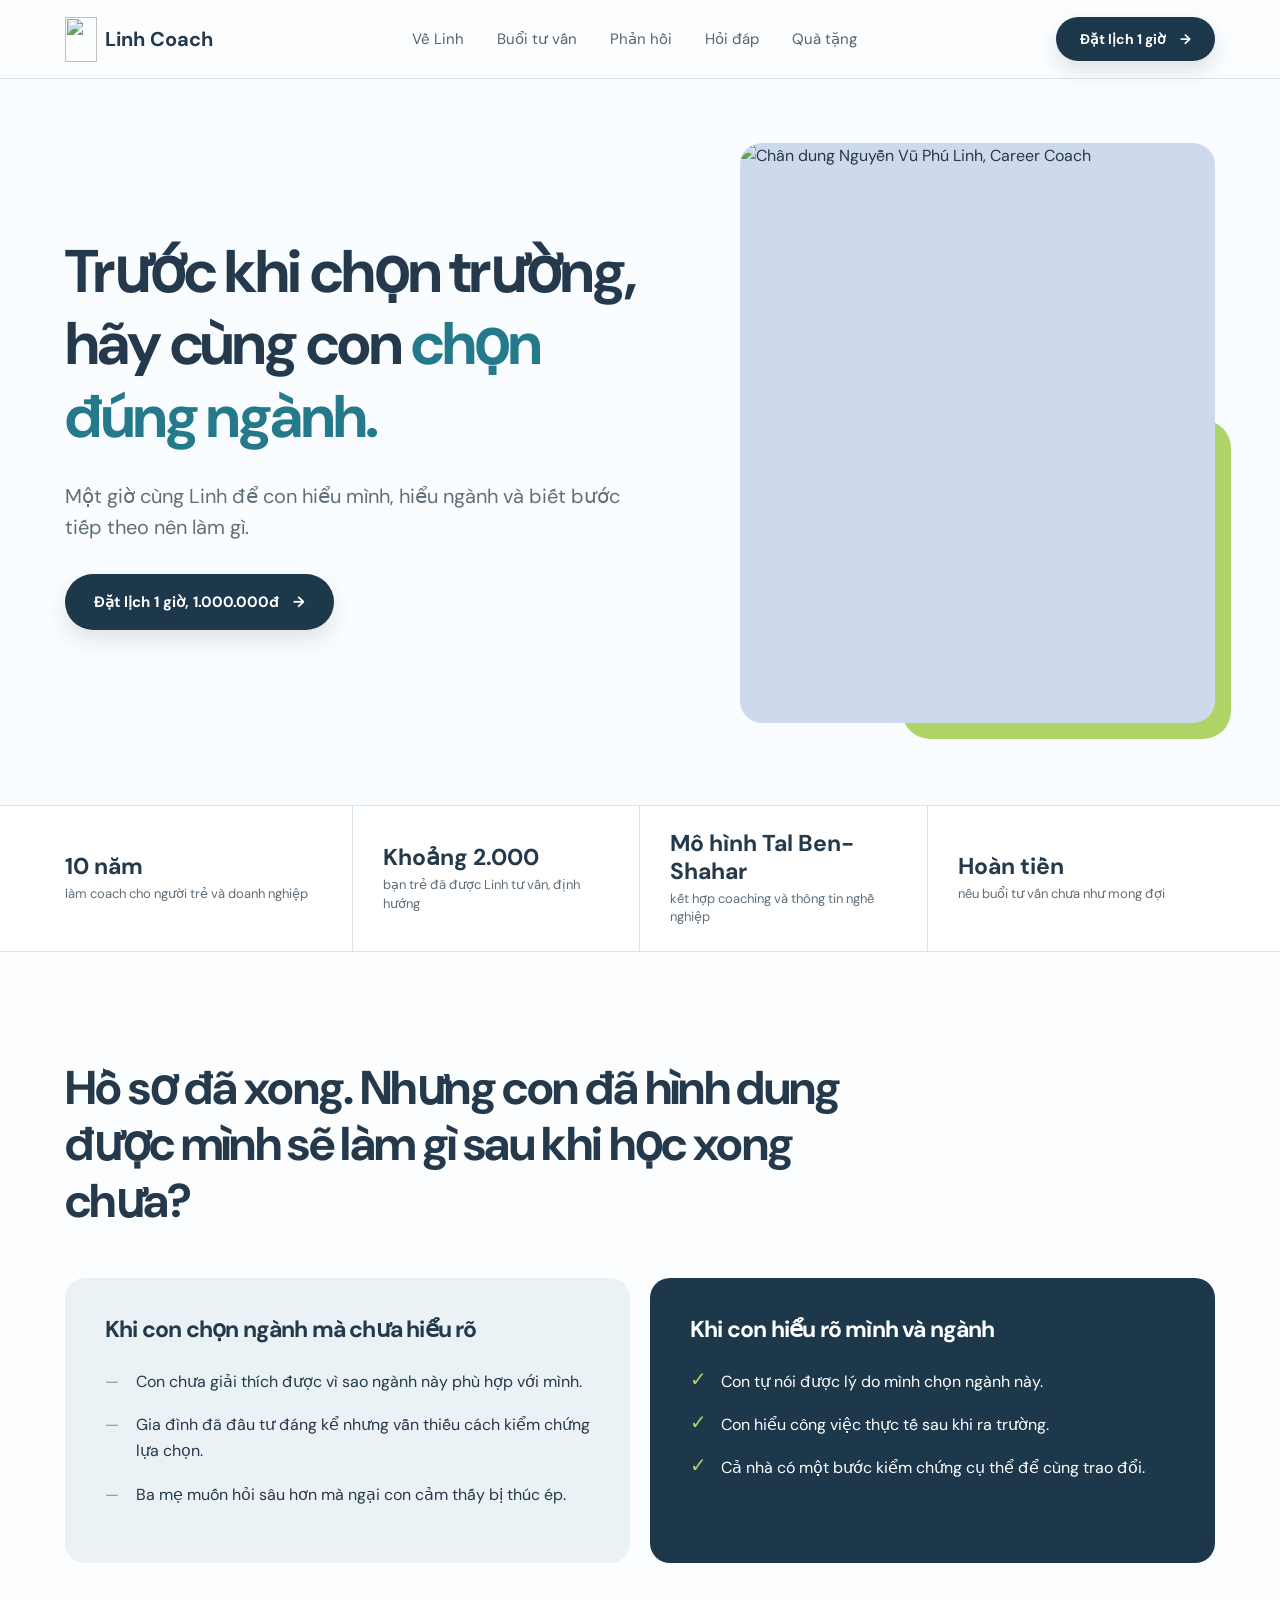
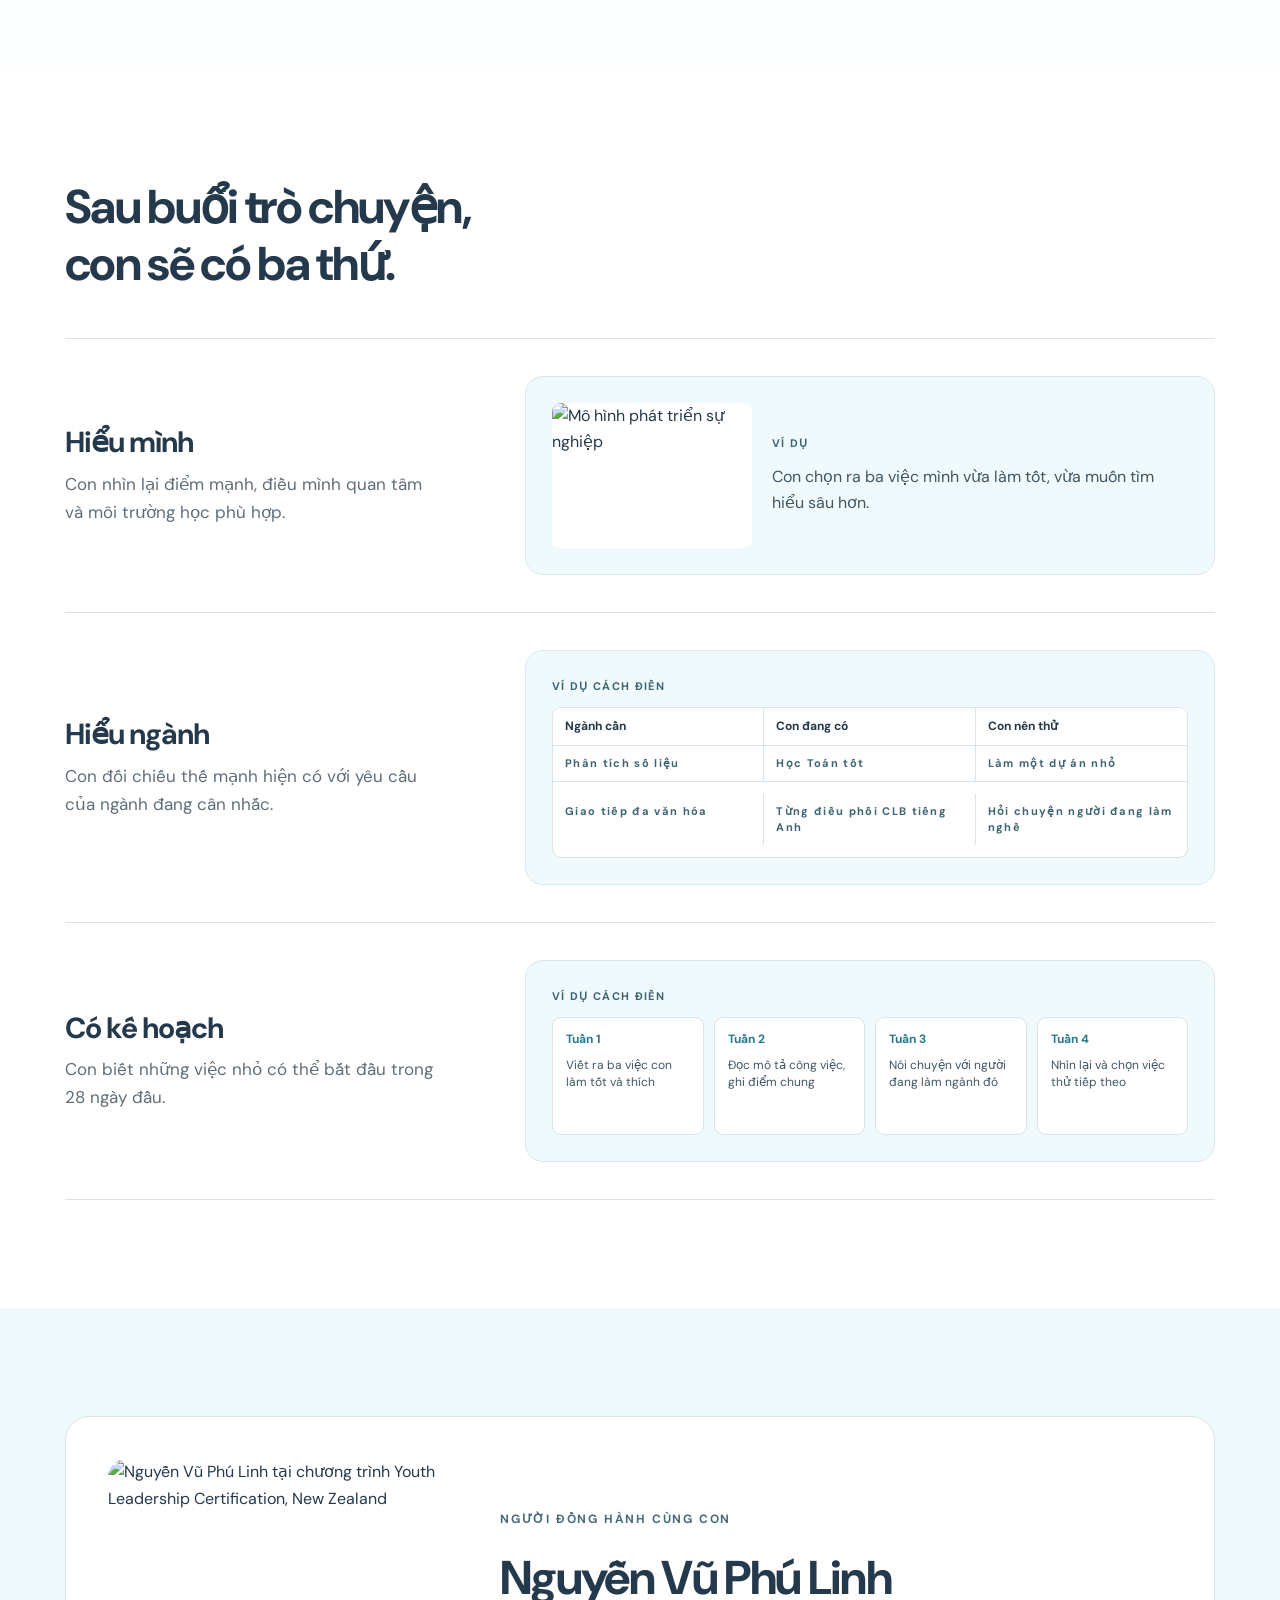
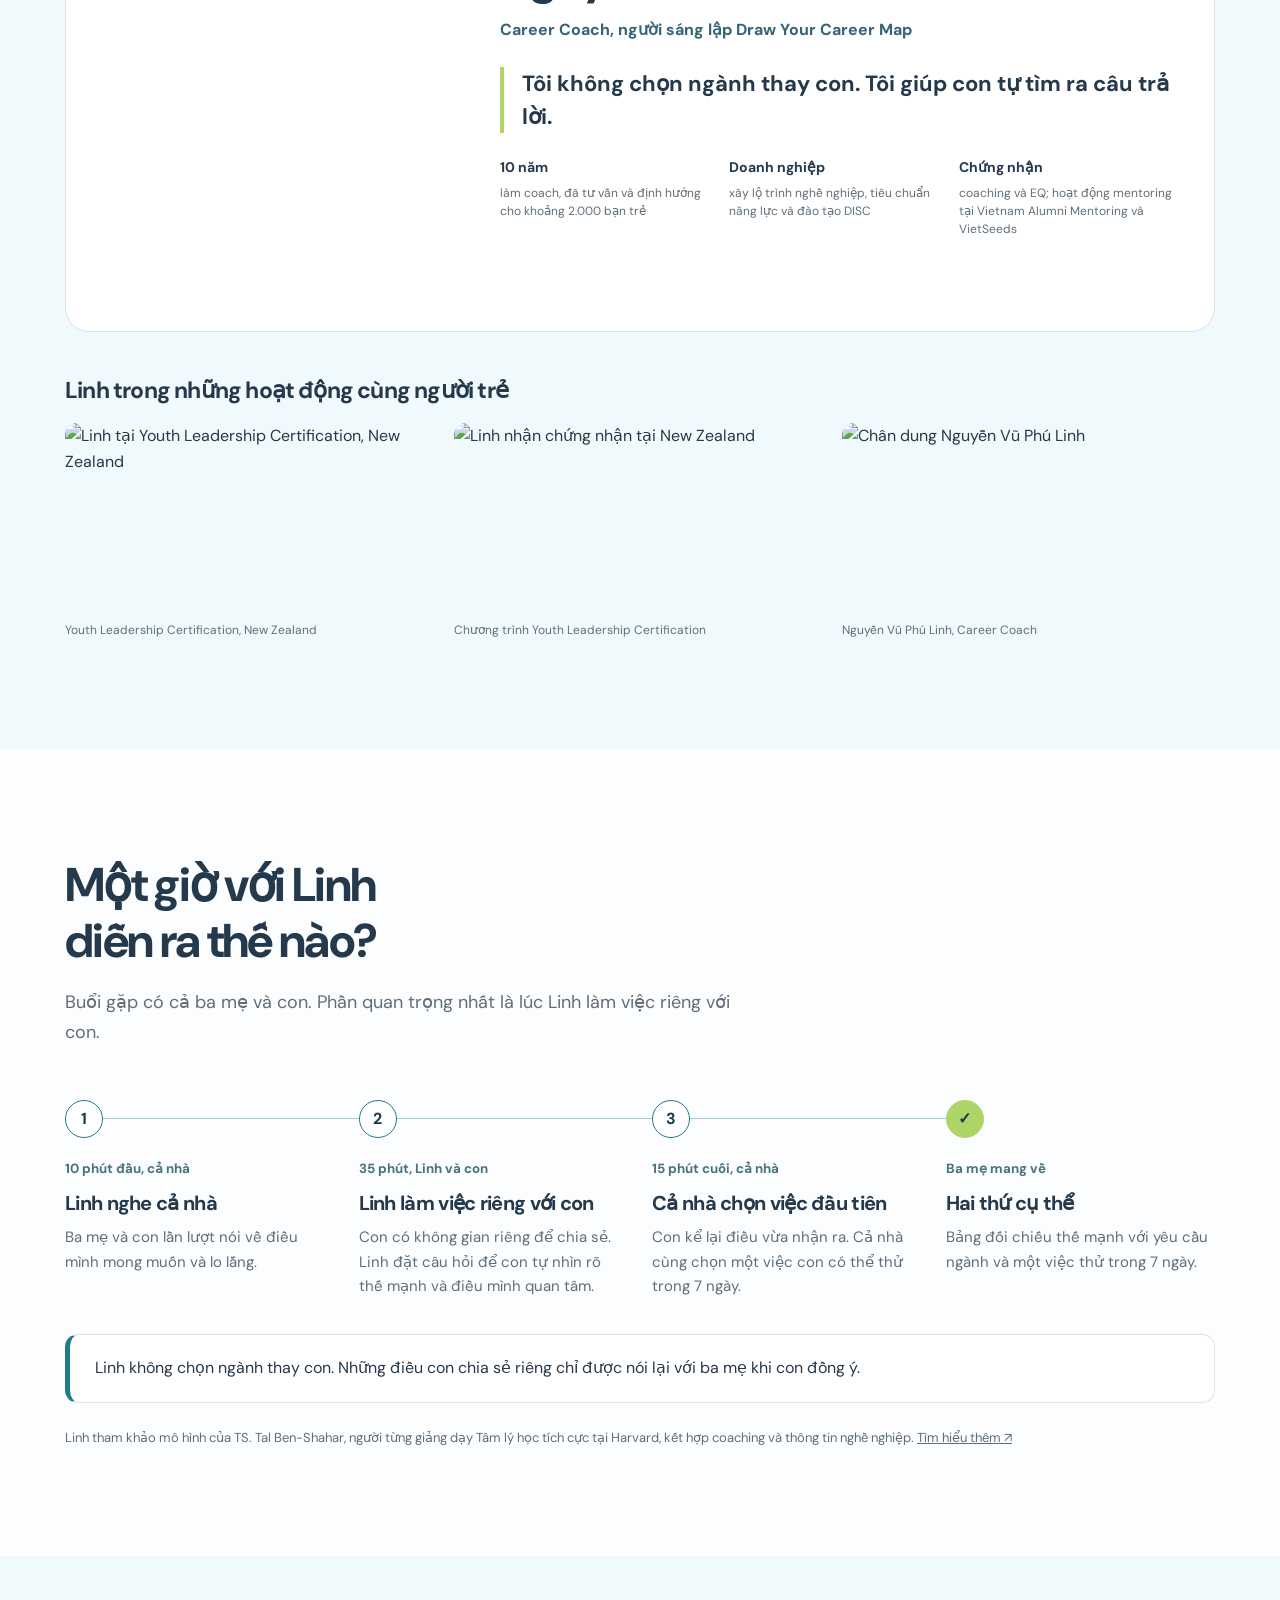
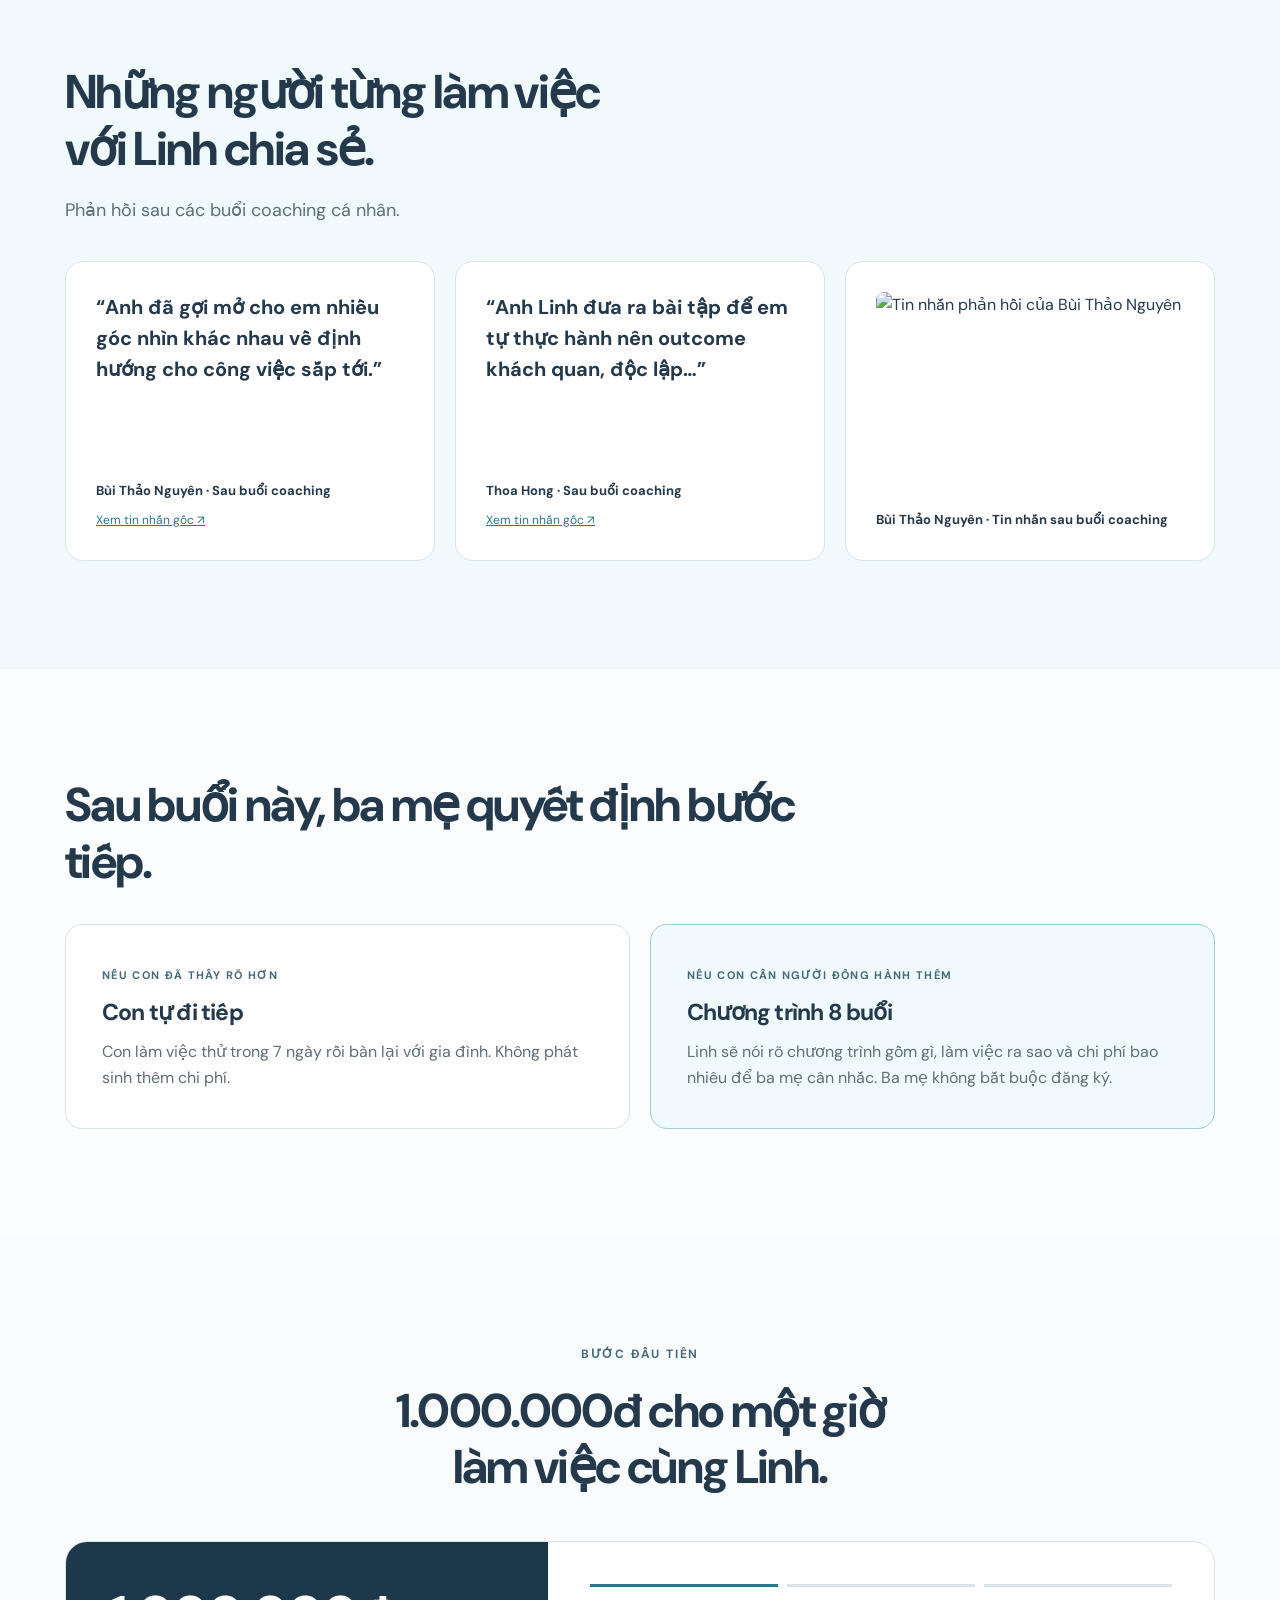
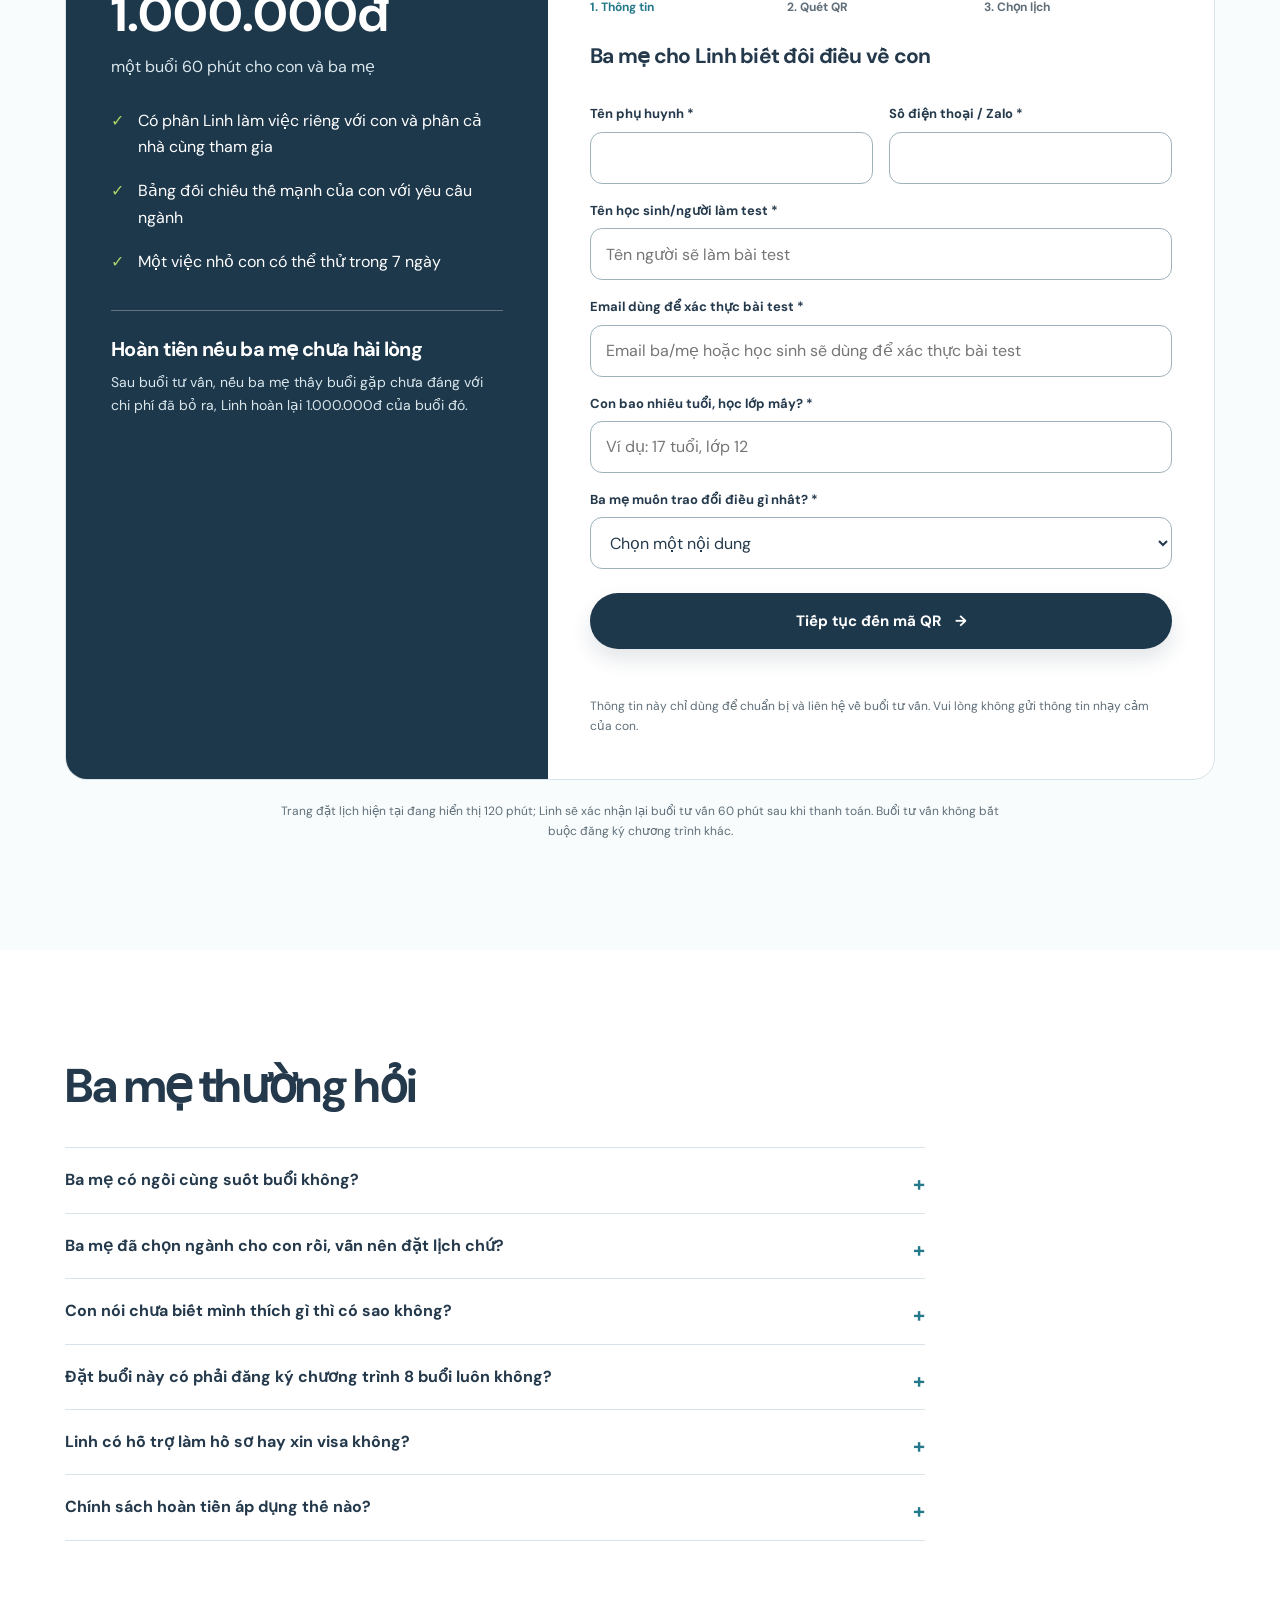
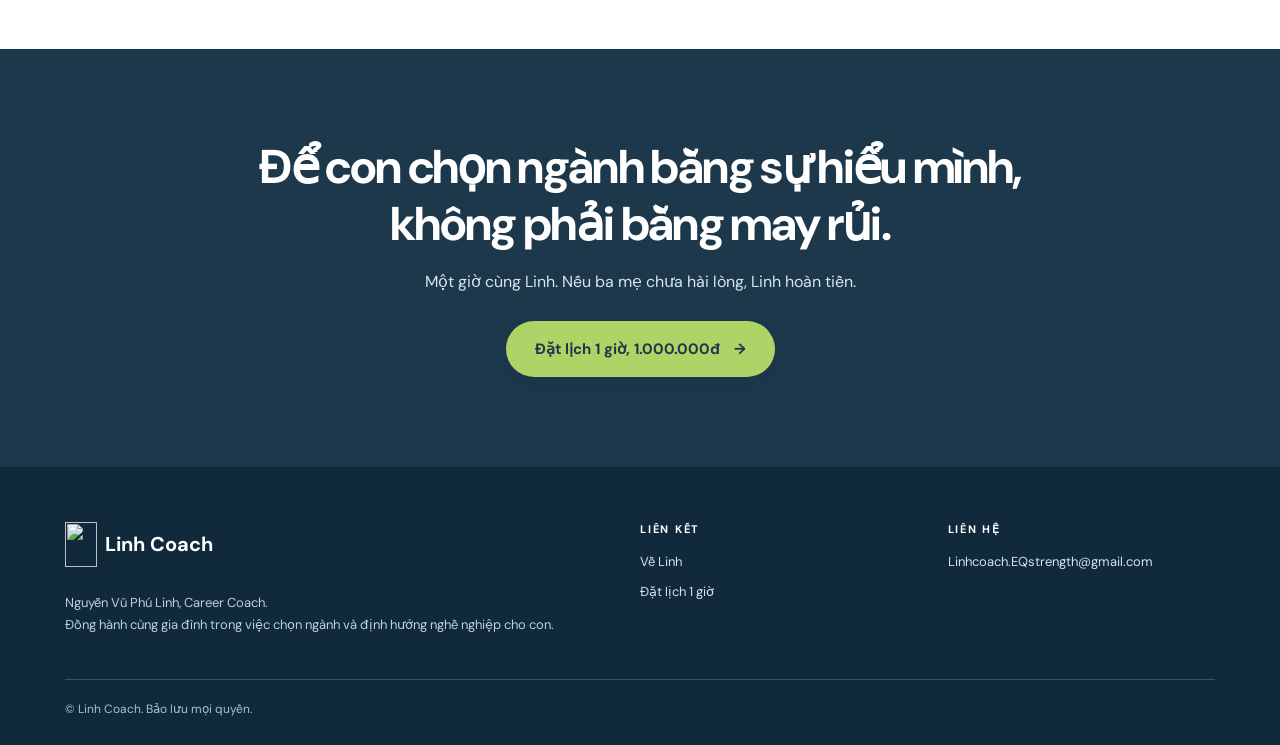
==== index.html @ b180d64f "Add gift page to site navigation" ====
<!doctype html>
<html lang="vi">
<head>
  <meta charset="utf-8">
  <meta name="viewport" content="width=device-width, initial-scale=1">
  <meta name="description" content="Buổi tư vấn 1:1 60 phút cùng Linh Coach giúp gia đình và con làm rõ ngành học, thế mạnh và bước thử tiếp theo trước khi du học.">
  <meta property="og:type" content="website">
  <meta property="og:title" content="Trước khi chọn trường, hãy cùng con chọn đúng ngành | Linh Coach">
  <meta property="og:description" content="Một giờ để con hiểu mình, hiểu ngành và biết bước tiếp theo nên làm gì.">
  <meta property="og:image" content="https://duhocbenvung.linhcoach-eqstrength.com/assets/coach-optimized.jpg">
  <title>Trước khi chọn trường, hãy cùng con chọn đúng ngành | Linh Coach</title>
  <link rel="preconnect" href="https://fonts.googleapis.com">
  <link rel="preconnect" href="https://fonts.gstatic.com" crossorigin>
  <link href="https://fonts.googleapis.com/css2?family=DM+Sans:wght@400;500;600;700&family=Libre+Baskerville:wght@400;700&display=swap" rel="stylesheet">
  <link rel="stylesheet" href="/reference.css">
</head>
<body>
  <header class="site-header">
    <div class="wrap header-inner">
      <a class="brand" href="#top" aria-label="Linh Coach — về đầu trang"><img src="/assets/logo-full.png" width="42" height="42" alt=""><span>Linh Coach</span></a>
      <nav aria-label="Điều hướng chính"><a href="#ve-linh">Về Linh</a><a href="#buoi-tu-van">Buổi tư vấn</a><a href="#phan-hoi">Phản hồi</a><a href="#hoi-dap">Hỏi đáp</a><a href="/qua-tang">Quà tặng</a></nav>
      <a class="button button-small" href="#dat-lich">Đặt lịch 1 giờ <span aria-hidden="true">→</span></a>
    </div>
  </header>
  <main id="top">
    <section class="hero section" aria-labelledby="hero-title"><div class="wrap hero-grid">
      <div class="hero-copy"><h1 id="hero-title">Trước khi chọn trường, hãy cùng con <em>chọn đúng ngành.</em></h1><p>Một giờ cùng Linh để con hiểu mình, hiểu ngành và biết bước tiếp theo nên làm gì.</p><a class="button" href="#dat-lich">Đặt lịch 1 giờ, 1.000.000đ <span aria-hidden="true">→</span></a></div>
      <div class="hero-visual"><img src="/assets/coach-optimized.jpg" width="900" height="1100" alt="Chân dung Nguyễn Vũ Phú Linh, Career Coach"></div>
    </div></section>
    <section class="trust-strip" aria-label="Thông tin về Linh Coach"><div class="wrap trust-grid">
      <p><strong>10 năm</strong><span>làm coach cho người trẻ và doanh nghiệp</span></p>
      <p><strong>Khoảng 2.000</strong><span>bạn trẻ đã được Linh tư vấn, định hướng</span></p>
      <p><strong>Mô hình Tal Ben-Shahar</strong><span>kết hợp coaching và thông tin nghề nghiệp</span></p>
      <p><strong>Hoàn tiền</strong><span>nếu buổi tư vấn chưa như mong đợi</span></p>
    </div></section>
    <section class="section problem"><div class="wrap">
      <h2>Hồ sơ đã xong. Nhưng con đã hình dung được mình sẽ làm gì sau khi học xong chưa?</h2>
      <div class="contrast-grid"><article class="contrast-before"><h3>Khi con chọn ngành mà chưa hiểu rõ</h3><ul><li>Con chưa giải thích được vì sao ngành này phù hợp với mình.</li><li>Gia đình đã đầu tư đáng kể nhưng vẫn thiếu cách kiểm chứng lựa chọn.</li><li>Ba mẹ muốn hỏi sâu hơn mà ngại con cảm thấy bị thúc ép.</li></ul></article><article class="contrast-after"><h3>Khi con hiểu rõ mình và ngành</h3><ul><li>Con tự nói được lý do mình chọn ngành này.</li><li>Con hiểu công việc thực tế sau khi ra trường.</li><li>Cả nhà có một bước kiểm chứng cụ thể để cùng trao đổi.</li></ul></article></div>
    </div></section>
    <section class="section benefits" id="buoi-tu-van"><div class="wrap">
      <h2>Sau buổi trò chuyện,<br>con sẽ có ba thứ.</h2>
      <div class="benefit-row"><div><h3>Hiểu mình</h3><p>Con nhìn lại điểm mạnh, điều mình quan tâm và môi trường học phù hợp.</p></div><div class="benefit-example with-image"><img src="/assets/career-framework.jpg" loading="lazy" alt="Mô hình phát triển sự nghiệp" width="260" height="180"><div><span>VÍ DỤ</span><p>Con chọn ra ba việc mình vừa làm tốt, vừa muốn tìm hiểu sâu hơn.</p></div></div></div>
      <div class="benefit-row"><div><h3>Hiểu ngành</h3><p>Con đối chiếu thế mạnh hiện có với yêu cầu của ngành đang cân nhắc.</p></div><div class="benefit-example"><span>VÍ DỤ CÁCH ĐIỀN</span><div class="example-table"><b>Ngành cần</b><b>Con đang có</b><b>Con nên thử</b><span>Phân tích số liệu</span><span>Học Toán tốt</span><span>Làm một dự án nhỏ</span><span>Giao tiếp đa văn hóa</span><span>Từng điều phối CLB tiếng Anh</span><span>Hỏi chuyện người đang làm nghề</span></div></div></div>
      <div class="benefit-row"><div><h3>Có kế hoạch</h3><p>Con biết những việc nhỏ có thể bắt đầu trong 28 ngày đầu.</p></div><div class="benefit-example"><span>VÍ DỤ CÁCH ĐIỀN</span><div class="week-grid"><p><b>Tuần 1</b>Viết ra ba việc con làm tốt và thích</p><p><b>Tuần 2</b>Đọc mô tả công việc, ghi điểm chung</p><p><b>Tuần 3</b>Nói chuyện với người đang làm ngành đó</p><p><b>Tuần 4</b>Nhìn lại và chọn việc thử tiếp theo</p></div></div></div>
    </div></section>
    <section class="section about-section" id="ve-linh"><div class="wrap">
      <div class="about-card"><img src="/assets/nz-event.jpg" loading="lazy" width="700" height="720" alt="Nguyễn Vũ Phú Linh tại chương trình Youth Leadership Certification, New Zealand"><div><p class="eyebrow">NGƯỜI ĐỒNG HÀNH CÙNG CON</p><h2>Nguyễn Vũ Phú Linh</h2><p class="about-role">Career Coach, người sáng lập Draw Your Career Map</p><blockquote>Tôi không chọn ngành thay con. Tôi giúp con tự tìm ra câu trả lời.</blockquote><div class="fact-grid"><p><strong>10 năm</strong><span>làm coach, đã tư vấn và định hướng cho khoảng 2.000 bạn trẻ</span></p><p><strong>Doanh nghiệp</strong><span>xây lộ trình nghề nghiệp, tiêu chuẩn năng lực và đào tạo DISC</span></p><p><strong>Chứng nhận</strong><span>coaching và EQ; hoạt động mentoring tại Vietnam Alumni Mentoring và VietSeeds</span></p></div></div></div>
      <h3 class="gallery-heading">Linh trong những hoạt động cùng người trẻ</h3><div class="gallery"><figure><img src="/assets/nz-hero.jpg" loading="lazy" alt="Linh tại Youth Leadership Certification, New Zealand" width="500" height="320"><figcaption>Youth Leadership Certification, New Zealand</figcaption></figure><figure><img src="/assets/nz-event.jpg" loading="lazy" alt="Linh nhận chứng nhận tại New Zealand" width="500" height="320"><figcaption>Chương trình Youth Leadership Certification</figcaption></figure><figure><img src="/assets/coach-optimized.jpg" loading="lazy" alt="Chân dung Nguyễn Vũ Phú Linh" width="500" height="320"><figcaption>Nguyễn Vũ Phú Linh, Career Coach</figcaption></figure></div>
    </div></section>
    <section class="section process"><div class="wrap"><h2>Một giờ với Linh<br>diễn ra thế nào?</h2><p class="section-lead">Buổi gặp có cả ba mẹ và con. Phần quan trọng nhất là lúc Linh làm việc riêng với con.</p><div class="timeline"><article><span class="timeline-dot">1</span><small>10 phút đầu, cả nhà</small><h3>Linh nghe cả nhà</h3><p>Ba mẹ và con lần lượt nói về điều mình mong muốn và lo lắng.</p></article><article><span class="timeline-dot">2</span><small>35 phút, Linh và con</small><h3>Linh làm việc riêng với con</h3><p>Con có không gian riêng để chia sẻ. Linh đặt câu hỏi để con tự nhìn rõ thế mạnh và điều mình quan tâm.</p></article><article><span class="timeline-dot">3</span><small>15 phút cuối, cả nhà</small><h3>Cả nhà chọn việc đầu tiên</h3><p>Con kể lại điều vừa nhận ra. Cả nhà cùng chọn một việc con có thể thử trong 7 ngày.</p></article><article><span class="timeline-dot done">✓</span><small>Ba mẹ mang về</small><h3>Hai thứ cụ thể</h3><p>Bảng đối chiếu thế mạnh với yêu cầu ngành và một việc thử trong 7 ngày.</p></article></div><p class="privacy-box">Linh không chọn ngành thay con. Những điều con chia sẻ riêng chỉ được nói lại với ba mẹ khi con đồng ý.</p><p class="method-note">Linh tham khảo mô hình của TS. Tal Ben-Shahar, người từng giảng dạy Tâm lý học tích cực tại Harvard, kết hợp coaching và thông tin nghề nghiệp. <a href="https://gsas.harvard.edu/news/master-happiness" target="_blank" rel="noopener noreferrer">Tìm hiểu thêm ↗</a></p></div></section>
    <section class="section reviews" id="phan-hoi"><div class="wrap"><h2>Những người từng làm việc<br>với Linh chia sẻ.</h2><p class="section-lead">Phản hồi sau các buổi coaching cá nhân.</p><div class="review-grid"><figure><blockquote>“Anh đã gợi mở cho em nhiều góc nhìn khác nhau về định hướng cho công việc sắp tới.”</blockquote><figcaption>Bùi Thảo Nguyên · Sau buổi coaching</figcaption><a href="/assets/testimonial-nguyen-1.png" target="_blank" rel="noopener noreferrer">Xem tin nhắn gốc ↗</a></figure><figure><blockquote>“Anh Linh đưa ra bài tập để em tự thực hành nên outcome khách quan, độc lập…”</blockquote><figcaption>Thoa Hong · Sau buổi coaching</figcaption><a href="/assets/testimonial-thoa.png" target="_blank" rel="noopener noreferrer">Xem tin nhắn gốc ↗</a></figure><figure><a class="review-image" href="/assets/testimonial-nguyen-1.png" target="_blank" rel="noopener noreferrer"><img src="/assets/testimonial-nguyen-1.png" loading="lazy" alt="Tin nhắn phản hồi của Bùi Thảo Nguyên"></a><figcaption>Bùi Thảo Nguyên · Tin nhắn sau buổi coaching</figcaption></figure></div></div></section>
    <section class="section next-step"><div class="wrap"><h2>Sau buổi này, ba mẹ quyết định bước tiếp.</h2><div class="next-grid"><article><span>NẾU CON ĐÃ THẤY RÕ HƠN</span><h3>Con tự đi tiếp</h3><p>Con làm việc thử trong 7 ngày rồi bàn lại với gia đình. Không phát sinh thêm chi phí.</p></article><article><span>NẾU CON CẦN NGƯỜI ĐỒNG HÀNH THÊM</span><h3>Chương trình 8 buổi</h3><p>Linh sẽ nói rõ chương trình gồm gì, làm việc ra sao và chi phí bao nhiêu để ba mẹ cân nhắc. Ba mẹ không bắt buộc đăng ký.</p></article></div></div></section>
    <section class="section booking" id="dat-lich"><div class="wrap"><p class="eyebrow centered">BƯỚC ĐẦU TIÊN</p><h2>1.000.000đ cho một giờ<br>làm việc cùng Linh.</h2><div class="booking-grid"><div class="price-card"><strong>1.000.000đ</strong><p>một buổi 60 phút cho con và ba mẹ</p><ul><li>Có phần Linh làm việc riêng với con và phần cả nhà cùng tham gia</li><li>Bảng đối chiếu thế mạnh của con với yêu cầu ngành</li><li>Một việc nhỏ con có thể thử trong 7 ngày</li></ul><div class="refund"><h3>Hoàn tiền nếu ba mẹ chưa hài lòng</h3><p>Sau buổi tư vấn, nếu ba mẹ thấy buổi gặp chưa đáng với chi phí đã bỏ ra, Linh hoàn lại 1.000.000đ của buổi đó.</p></div></div><div class="booking-right"><div class="steps"><span class="active">1. Thông tin</span><span>2. Quét QR</span><span>3. Chọn lịch</span></div><form id="lead-form" class="form-card"><h3>Ba mẹ cho Linh biết đôi điều về con</h3><div class="field-grid"><div><label for="name">Tên phụ huynh *</label><input id="name" name="name" autocomplete="name" required maxlength="100"></div><div><label for="phone">Số điện thoại / Zalo *</label><input id="phone" name="phone" autocomplete="tel" inputmode="tel" required maxlength="30"></div></div><label for="student-name">Tên học sinh/người làm test *</label><input id="student-name" name="studentName" autocomplete="given-name" required maxlength="100" placeholder="Tên người sẽ làm bài test"><label for="student">Con bao nhiêu tuổi, học lớp mấy? *</label><input id="student" name="student" required maxlength="80" placeholder="Ví dụ: 17 tuổi, lớp 12"><label for="concern">Ba mẹ muốn trao đổi điều gì nhất? *</label><select id="concern" name="concern" required><option value="">Chọn một nội dung</option><option>Kiểm tra ngành học con đang chọn</option><option>Chọn quốc gia / môi trường học tập</option><option>Hiểu thế mạnh và năng lực cần chuẩn bị</option><option>Xây kế hoạch học tập, trải nghiệm</option><option>Khác / chưa rõ</option></select><button class="button" type="submit">Tiếp tục đến mã QR <span aria-hidden="true">→</span></button><p id="form-status" class="form-status" role="status" aria-live="polite"></p><p class="form-privacy">Thông tin này chỉ dùng để chuẩn bị và liên hệ về buổi tư vấn. Vui lòng không gửi thông tin nhạy cảm của con.</p></form><div id="payment-panel" class="payment-panel" hidden aria-live="polite"><h3>Quét QR để thanh toán 1.000.000đ</h3><p>Chuyển khoản đúng số tiền và giữ nguyên nội dung để hệ thống nhận diện tự động.</p><img id="payment-qr" width="300" height="300" alt="Mã VietQR thanh toán buổi tư vấn"><dl><div><dt>Ngân hàng</dt><dd id="payment-bank"></dd></div><div><dt>Số tài khoản</dt><dd id="payment-account"></dd></div><div><dt>Chủ tài khoản</dt><dd id="payment-holder"></dd></div><div><dt>Nội dung</dt><dd id="payment-code"></dd></div></dl><p id="payment-status" class="payment-status" role="status">Đang chờ SePay xác nhận thanh toán…</p><a id="booking-after-payment" class="button" href="https://linhcoach.nghetrienkhaiai.com/book/coaching" hidden>Tiếp tục chọn lịch <span aria-hidden="true">→</span></a></div></div></div><p class="booking-note">Trang đặt lịch hiện tại đang hiển thị 120 phút; Linh sẽ xác nhận lại buổi tư vấn 60 phút sau khi thanh toán. Buổi tư vấn không bắt buộc đăng ký chương trình khác.</p></div></section>
    <section class="section faq" id="hoi-dap"><div class="wrap"><h2>Ba mẹ thường hỏi</h2><div class="faq-list"><details><summary>Ba mẹ có ngồi cùng suốt buổi không?</summary><p>Không. Ba mẹ và con cùng tham gia đầu và cuối buổi; phần giữa Linh làm việc riêng với con để con có không gian chia sẻ.</p></details><details><summary>Ba mẹ đã chọn ngành cho con rồi, vẫn nên đặt lịch chứ?</summary><p>Buổi gặp giúp con đối chiếu lựa chọn đó với thế mạnh, công việc thực tế và những điều cần thử trước khi chốt.</p></details><details><summary>Con nói chưa biết mình thích gì thì có sao không?</summary><p>Không sao. Linh bắt đầu từ trải nghiệm con đã có, rồi cùng con xác định hướng đáng tìm hiểu tiếp.</p></details><details><summary>Đặt buổi này có phải đăng ký chương trình 8 buổi luôn không?</summary><p>Không. Sau buổi tư vấn, ba mẹ tự quyết định có cần thêm người đồng hành cho con không.</p></details><details><summary>Linh có hỗ trợ làm hồ sơ hay xin visa không?</summary><p>Buổi tư vấn tập trung vào định hướng ngành và bước phát triển tiếp theo, không bao gồm làm hồ sơ, visa hay cam kết học bổng.</p></details><details><summary>Chính sách hoàn tiền áp dụng thế nào?</summary><p>Sau buổi tư vấn, nếu ba mẹ thấy buổi gặp chưa đáng với chi phí đã bỏ ra, Linh hoàn lại 1.000.000đ của buổi đó. Vui lòng liên hệ Linh qua email để được hỗ trợ.</p></details></div></div></section>
    <section class="closing"><div class="wrap"><h2>Để con chọn ngành bằng sự hiểu mình,<br>không phải bằng may rủi.</h2><p>Một giờ cùng Linh. Nếu ba mẹ chưa hài lòng, Linh hoàn tiền.</p><a class="button" href="#dat-lich">Đặt lịch 1 giờ, 1.000.000đ <span aria-hidden="true">→</span></a></div></section>
  </main>
  <footer class="footer"><div class="wrap footer-grid"><div><a class="brand" href="#top"><img src="/assets/logo-full.png" width="42" height="42" alt=""><span>Linh Coach</span></a><p>Nguyễn Vũ Phú Linh, Career Coach.<br>Đồng hành cùng gia đình trong việc chọn ngành và định hướng nghề nghiệp cho con.</p></div><div><h4>LIÊN KẾT</h4><a href="#ve-linh">Về Linh</a><a href="#dat-lich">Đặt lịch 1 giờ</a></div><div><h4>LIÊN HỆ</h4><a href="mailto:Linhcoach.EQstrength@gmail.com">Linhcoach.EQstrength@gmail.com</a></div></div><div class="wrap copyright">© Linh Coach. Bảo lưu mọi quyền.</div></footer>
  <script src="/main.js" defer></script>
  <script src="/embed-height.js" defer></script>
</body>
</html>
---- reference.css ----
:root{--navy:#1d374b;--ink:#24394b;--teal:#24798a;--green:#aed467;--pale:#f0f9fb;--mist:#eaf2f6;--line:#d8e4e9;--muted:#5f6e79;--white:#fff}
*{box-sizing:border-box}
html{scroll-behavior:smooth;scroll-padding-top:90px}
body{margin:0;background:#fff;color:var(--ink);font:16px/1.65 "DM Sans",Arial,sans-serif}
h1,h2,h3,h4,p,figure{margin:0}
h1,h2,h3{font-family:"DM Sans",Arial,sans-serif;line-height:1.2;letter-spacing:-.035em}
h1{font-size:clamp(42px,4.7vw,70px)}
h2{font-size:clamp(32px,3.7vw,52px);max-width:790px}
h3{font-size:23px}
a{color:inherit;text-decoration:none}
img{display:block;max-width:100%}
button,input,select{font:inherit}
a:focus-visible,button:focus-visible,input:focus-visible,select:focus-visible,summary:focus-visible{outline:3px solid var(--teal);outline-offset:3px}
.wrap{width:min(1150px,calc(100% - 48px));margin-inline:auto}
.section{padding:108px 0}
.button{display:inline-flex;align-items:center;justify-content:center;gap:14px;min-height:56px;padding:15px 29px;border:0;border-radius:99px;background:var(--navy);color:#fff;font-size:15px;font-weight:700;line-height:1.2;box-shadow:0 10px 20px #14324820;cursor:pointer;transition:transform .2s,background .2s}
.button:hover{background:#23647c;transform:translateY(-2px)}
.button-small{min-height:44px;padding:11px 24px;font-size:14px}
.site-header{position:sticky;top:0;z-index:20;background:#fbfdfeef;border-bottom:1px solid var(--line);backdrop-filter:blur(12px)}
.header-inner{height:78px;display:flex;align-items:center;justify-content:space-between;gap:28px}
.brand{display:inline-flex;align-items:center;gap:8px;font:700 20px/1 "DM Sans",Arial,sans-serif;white-space:nowrap}
.brand img{width:32px;height:45px;object-fit:contain}
.site-header nav{display:flex;align-items:center;gap:33px;font-size:15px;color:#526572}
.site-header nav a:hover,.footer a:hover{color:var(--teal)}
.hero{padding-top:64px;padding-bottom:82px;background:#fafdff}
.hero-grid{display:grid;grid-template-columns:1.15fr .85fr;gap:72px;align-items:center}
.hero-copy h1{max-width:700px;margin-bottom:28px}
.hero-copy em{font-style:normal;color:var(--teal)}
.hero-copy p{max-width:560px;margin-bottom:31px;color:var(--muted);font-size:20px;line-height:1.55}
.hero-visual{position:relative;isolation:isolate;padding:0 0 0 10px}
.hero-visual:after{content:"";position:absolute;z-index:-1;right:-16px;bottom:-16px;width:68%;height:55%;border-radius:28px;background:var(--green)}
.hero-visual img{width:100%;height:580px;object-fit:cover;object-position:center 24%;border-radius:22px;background:#cfd9ed}
.trust-strip{border-block:1px solid var(--line);background:#fff}
.trust-grid{display:grid;grid-template-columns:repeat(4,1fr)}
.trust-grid p{min-height:114px;display:flex;flex-direction:column;justify-content:center;gap:5px;padding:24px 30px;border-right:1px solid var(--line)}
.trust-grid p:first-child{padding-left:0}
.trust-grid p:last-child{border-right:0}
.trust-grid strong{font:700 23px/1.2 "DM Sans",Arial,sans-serif}
.trust-grid span{font-size:13px;color:var(--muted);line-height:1.4}
.problem{background:#fbfdfe}
.problem h2{max-width:780px;margin-bottom:48px}
.contrast-grid{display:grid;grid-template-columns:1fr 1fr;gap:20px}
.contrast-grid article{padding:38px 40px;border-radius:20px}
.contrast-before{background:var(--mist)}
.contrast-after{background:var(--navy);color:white}
.contrast-grid h3{margin-bottom:25px}
.contrast-grid ul,.price-card ul{list-style:none;margin:0;padding:0}
.contrast-grid li{position:relative;margin:17px 0;padding-left:31px}
.contrast-before li:before{content:"—";position:absolute;left:0;color:#8799a3}
.contrast-after li:before{content:"✓";position:absolute;left:0;color:var(--green);font-size:20px;line-height:1}
.benefits h2{margin-bottom:45px}
.benefit-row{display:grid;grid-template-columns:.37fr .63fr;gap:55px;align-items:center;border-top:1px solid var(--line);padding:37px 0}
.benefit-row:last-child{border-bottom:1px solid var(--line)}
.benefit-row h3{font-size:29px;margin-bottom:10px}
.benefit-row>div:first-child p{color:var(--muted);font-size:17px;max-width:370px}
.benefit-example{padding:26px;border:1px solid #d6eaf0;border-radius:18px;background:var(--pale)}
.benefit-example>span,.benefit-example div>span{display:block;margin-bottom:12px;font-size:11px;font-weight:700;letter-spacing:.12em;color:#3c6473}
.benefit-example.with-image{display:grid;grid-template-columns:200px 1fr;gap:20px;align-items:center}
.benefit-example.with-image img{width:200px;height:145px;object-fit:contain;border-radius:9px;background:white}
.benefit-example p{color:#405664}
.example-table{display:grid;grid-template-columns:repeat(3,1fr);overflow:hidden;border:1px solid var(--line);border-radius:9px;background:white}
.example-table>*{padding:10px 12px;border-right:1px solid var(--line);border-bottom:1px solid var(--line);font-size:13px;line-height:1.4}
.example-table>*:nth-child(3n){border-right:0}
.example-table b{background:#fff;font-size:12px}
.example-table span:nth-last-child(-n+3){border-bottom:0}
.week-grid{display:grid;grid-template-columns:repeat(4,1fr);gap:10px}
.week-grid p{min-height:118px;padding:13px;background:white;border:1px solid var(--line);border-radius:9px;font-size:12px;line-height:1.45}
.week-grid b{display:block;color:var(--teal);margin-bottom:8px}
.about-section,.reviews{background:var(--pale)}
.about-card{display:grid;grid-template-columns:340px 1fr;gap:52px;align-items:center;padding:42px;border:1px solid var(--line);border-radius:24px;background:#fff}
.about-card>img{width:100%;height:430px;object-fit:cover;object-position:73% center;border-radius:18px}
.eyebrow{font-size:12px;font-weight:700;letter-spacing:.15em;color:#476b79}
.about-card h2{margin:20px 0 10px}
.about-role{font-weight:700;color:#356377}
.about-card blockquote{border-left:4px solid var(--green);padding-left:18px;margin:24px 0;font:700 22px/1.5 "DM Sans",Arial,sans-serif}
.fact-grid{display:grid;grid-template-columns:repeat(3,1fr);gap:16px}
.fact-grid p{font-size:12px;line-height:1.5;color:var(--muted)}
.fact-grid strong{display:block;font-size:14px;color:var(--ink);margin-bottom:6px}
.gallery-heading{margin:45px 0 18px}
.gallery{display:grid;grid-template-columns:repeat(3,1fr);gap:16px}
.gallery img{width:100%;height:190px;object-fit:cover;border-radius:12px}
.gallery figcaption{font-size:12px;color:var(--muted);margin-top:8px}
.process{background:#fbfdff}
.section-lead{max-width:690px;margin:18px 0 36px;color:var(--muted);font-size:18px}
.timeline{display:grid;grid-template-columns:repeat(4,1fr);gap:24px;margin:52px 0 35px}
.timeline article{position:relative;padding-top:55px}
.timeline article:before{content:"";position:absolute;top:18px;left:17px;right:-25px;border-top:1px solid #a6cdd5}
.timeline article:last-child:before{display:none}
.timeline-dot{position:absolute;top:0;left:0;display:grid;place-items:center;width:38px;height:38px;border:1px solid var(--teal);border-radius:50%;background:white;color:var(--navy);font:700 16px "DM Sans",Arial,sans-serif;z-index:1}
.timeline-dot.done{background:var(--green);border-color:var(--green)}
.timeline small{color:#477281;font-weight:700}
.timeline h3{font-size:20px;margin:10px 0}
.timeline p{color:var(--muted);font-size:15px}
.privacy-box{border:1px solid var(--line);border-left:5px solid var(--teal);border-radius:13px;padding:20px 25px;background:white}
.method-note{margin-top:24px;font-size:13px;color:var(--muted)}
.method-note a{text-decoration:underline}
.reviews h2{max-width:730px}
.review-grid{display:grid;grid-template-columns:repeat(3,1fr);gap:20px}
.review-grid figure{min-height:300px;padding:30px;background:white;border:1px solid var(--line);border-radius:18px;display:flex;flex-direction:column}
.review-grid blockquote{font:700 20px/1.55 "DM Sans",Arial,sans-serif;margin:0 0 28px}
.review-grid figcaption{margin-top:auto;font-size:13px;font-weight:700}
.review-grid a:not(.review-image){font-size:12px;color:var(--teal);margin-top:9px;text-decoration:underline}
.review-image{display:block;max-height:230px;overflow:hidden;border-radius:8px;margin-bottom:18px}
.review-image img{width:100%;object-fit:cover;object-position:top}
.next-step{background:#fbfdff}
.next-step h2{margin-bottom:33px}
.next-grid{display:grid;grid-template-columns:1fr 1fr;gap:20px}
.next-grid article{border:1px solid var(--line);border-radius:17px;padding:36px;background:white}
.next-grid article:last-child{border-color:#9fcdd5;background:var(--pale)}
.next-grid span{color:#446b79;letter-spacing:.12em;font-size:11px;font-weight:700}
.next-grid h3{margin:12px 0}
.next-grid p{color:var(--muted)}
.booking{background:#f8fcfd}
.centered{text-align:center}
.booking h2{text-align:center;margin:18px auto 45px}
.booking-grid{display:grid;grid-template-columns:.42fr .58fr;border:1px solid var(--line);border-radius:22px;overflow:hidden;background:white}
.price-card{padding:45px;background:var(--navy);color:white}
.price-card>strong{font:700 50px/1.1 "DM Sans",Arial,sans-serif}
.price-card>p{margin:12px 0 27px;color:#d9e7ec}
.price-card li{position:relative;padding-left:27px;margin:18px 0}
.price-card li:before{content:"✓";position:absolute;left:0;color:var(--green)}
.refund{border-top:1px solid #ffffff4d;margin-top:34px;padding-top:26px}
.refund h3{font-size:20px}
.refund p{font-size:14px;color:#d9e7ec;margin-top:10px}
.booking-right{padding:42px}
.steps{display:grid;grid-template-columns:repeat(3,1fr);gap:9px;margin-bottom:26px}
.steps span{border-top:3px solid var(--line);padding-top:11px;color:var(--muted);font-size:12px;font-weight:700}
.steps span.active{border-color:var(--teal);color:var(--teal)}
.form-card h3,.payment-panel h3{font-size:21px;margin-bottom:18px}
.form-card label{display:block;margin:16px 0 7px;font-size:13px;font-weight:700}
.field-grid{display:grid;grid-template-columns:1fr 1fr;gap:16px}
.form-card input,.form-card select{display:block;width:100%;height:52px;border:1px solid #9eb2bc;border-radius:12px;padding:11px 15px;background:white;color:var(--ink)}
.form-card .button{width:100%;margin-top:24px}
.form-status{min-height:20px;margin:12px 0 0;color:#247755;font-size:13px}
.form-status.error{color:#b64a46}
.form-privacy,.booking-note{color:var(--muted);font-size:12px}
.form-privacy{margin-top:16px}
.booking-note{text-align:center;max-width:720px;margin:22px auto 0}
.payment-panel p{color:var(--muted)}
.payment-panel img{width:min(300px,100%);height:auto;aspect-ratio:1;object-fit:contain;margin:20px auto}
.payment-panel dl{margin:20px 0}
.payment-panel dl div{display:flex;justify-content:space-between;gap:20px;border-top:1px solid var(--line);padding:9px 0}
.payment-panel dt{color:var(--muted)}
.payment-panel dd{margin:0;font-weight:700;text-align:right;overflow-wrap:anywhere}
.payment-status{padding:14px;border-radius:9px;background:var(--pale)}
.payment-panel .button{margin-top:14px;width:100%}
.faq h2{margin-bottom:33px}
.faq-list{max-width:860px}
.faq details{border-top:1px solid var(--line);padding:19px 0}
.faq details:last-child{border-bottom:1px solid var(--line)}
.faq summary{list-style:none;cursor:pointer;font-weight:700}
.faq summary::-webkit-details-marker{display:none}
.faq summary:after{content:"+";float:right;color:var(--teal);font-size:21px}
.faq details[open] summary:after{content:"−"}
.faq details p{max-width:760px;color:var(--muted);margin-top:14px}
.closing{text-align:center;padding:90px 0;background:var(--navy);color:white}
.closing h2{max-width:800px;margin:0 auto}
.closing p{margin:17px 0 25px;color:#d7e7ec}
.closing .button{background:var(--green);color:var(--navy)}
.footer{background:#10293b;color:white;padding:55px 0 25px}
.footer-grid{display:grid;grid-template-columns:2fr 1fr 1fr;gap:40px}
.footer-grid p{margin-top:17px;color:#bcd1dc;font-size:13px}
.footer-grid h4{font:700 11px "DM Sans",sans-serif;letter-spacing:.16em;margin:0 0 15px}
.footer-grid>div:not(:first-child) a{display:block;margin:9px 0;font-size:13px;color:#d4e4ea}
.copyright{border-top:1px solid #ffffff30;margin-top:44px;padding-top:20px;font-size:12px;color:#a9c2cd}
[hidden]{display:none!important}
@media(max-width:900px){.section{padding:76px 0}.site-header nav{gap:16px}.hero-grid{gap:35px}.hero-visual img{height:500px}.about-card{grid-template-columns:270px 1fr;gap:25px;padding:25px}.fact-grid{grid-template-columns:1fr}.trust-grid{grid-template-columns:repeat(2,1fr)}.trust-grid p:nth-child(2){border-right:0}.trust-grid p:nth-child(-n+2){border-bottom:1px solid var(--line)}.timeline{grid-template-columns:repeat(2,1fr)}.timeline article:nth-child(2):before{display:none}.booking-grid{grid-template-columns:1fr}.booking-right,.price-card{padding:34px}}
@media(max-width:680px){.wrap{width:min(100% - 32px,500px)}.site-header nav{display:none}.header-inner{height:68px}.brand{font-size:17px}.button-small{font-size:12px;padding:10px 15px}.section{padding:62px 0}.hero{padding-top:35px}.hero-grid,.contrast-grid,.benefit-row,.about-card,.next-grid,.footer-grid{grid-template-columns:1fr}.hero-grid{gap:35px}.hero-copy h1{font-size:39px}.hero-copy p{font-size:17px}.hero-visual{padding:0 14px 0 0}.hero-visual img{height:420px}.trust-grid strong{font-size:18px}.trust-grid p{padding:18px 12px;min-height:90px}.trust-grid p:first-child{padding-left:12px}.trust-grid span{font-size:11px}.problem h2,.benefits h2,.reviews h2{font-size:32px}.contrast-grid article{padding:25px}.benefit-row{gap:22px;padding:30px 0}.benefit-example.with-image{grid-template-columns:1fr}.week-grid{grid-template-columns:repeat(2,1fr)}.about-card>img{height:310px}.gallery{display:grid;grid-template-columns:repeat(3,80%);overflow-x:auto;scroll-snap-type:x mandatory}.gallery figure{scroll-snap-align:start}.gallery img{height:180px}.timeline{grid-template-columns:1fr;gap:12px;margin-top:35px}.timeline article{padding:10px 0 20px 55px}.timeline article:before{top:22px;left:18px;bottom:-15px;right:auto;height:auto;border-top:0;border-left:1px solid #a6cdd5}.timeline article:last-child:before{display:none}.timeline-dot{top:5px}.review-grid{display:grid;grid-template-columns:repeat(3,87%);overflow-x:auto;scroll-snap-type:x mandatory}.review-grid figure{scroll-snap-align:start;min-height:275px}.price-card>strong{font-size:42px}.field-grid{grid-template-columns:1fr;gap:0}.booking-right{padding:24px}.footer-grid{gap:25px}.button:not(.button-small){width:100%}.closing h2{font-size:29px}}
@media(prefers-reduced-motion:reduce){html{scroll-behavior:auto}.button{transition:none}}
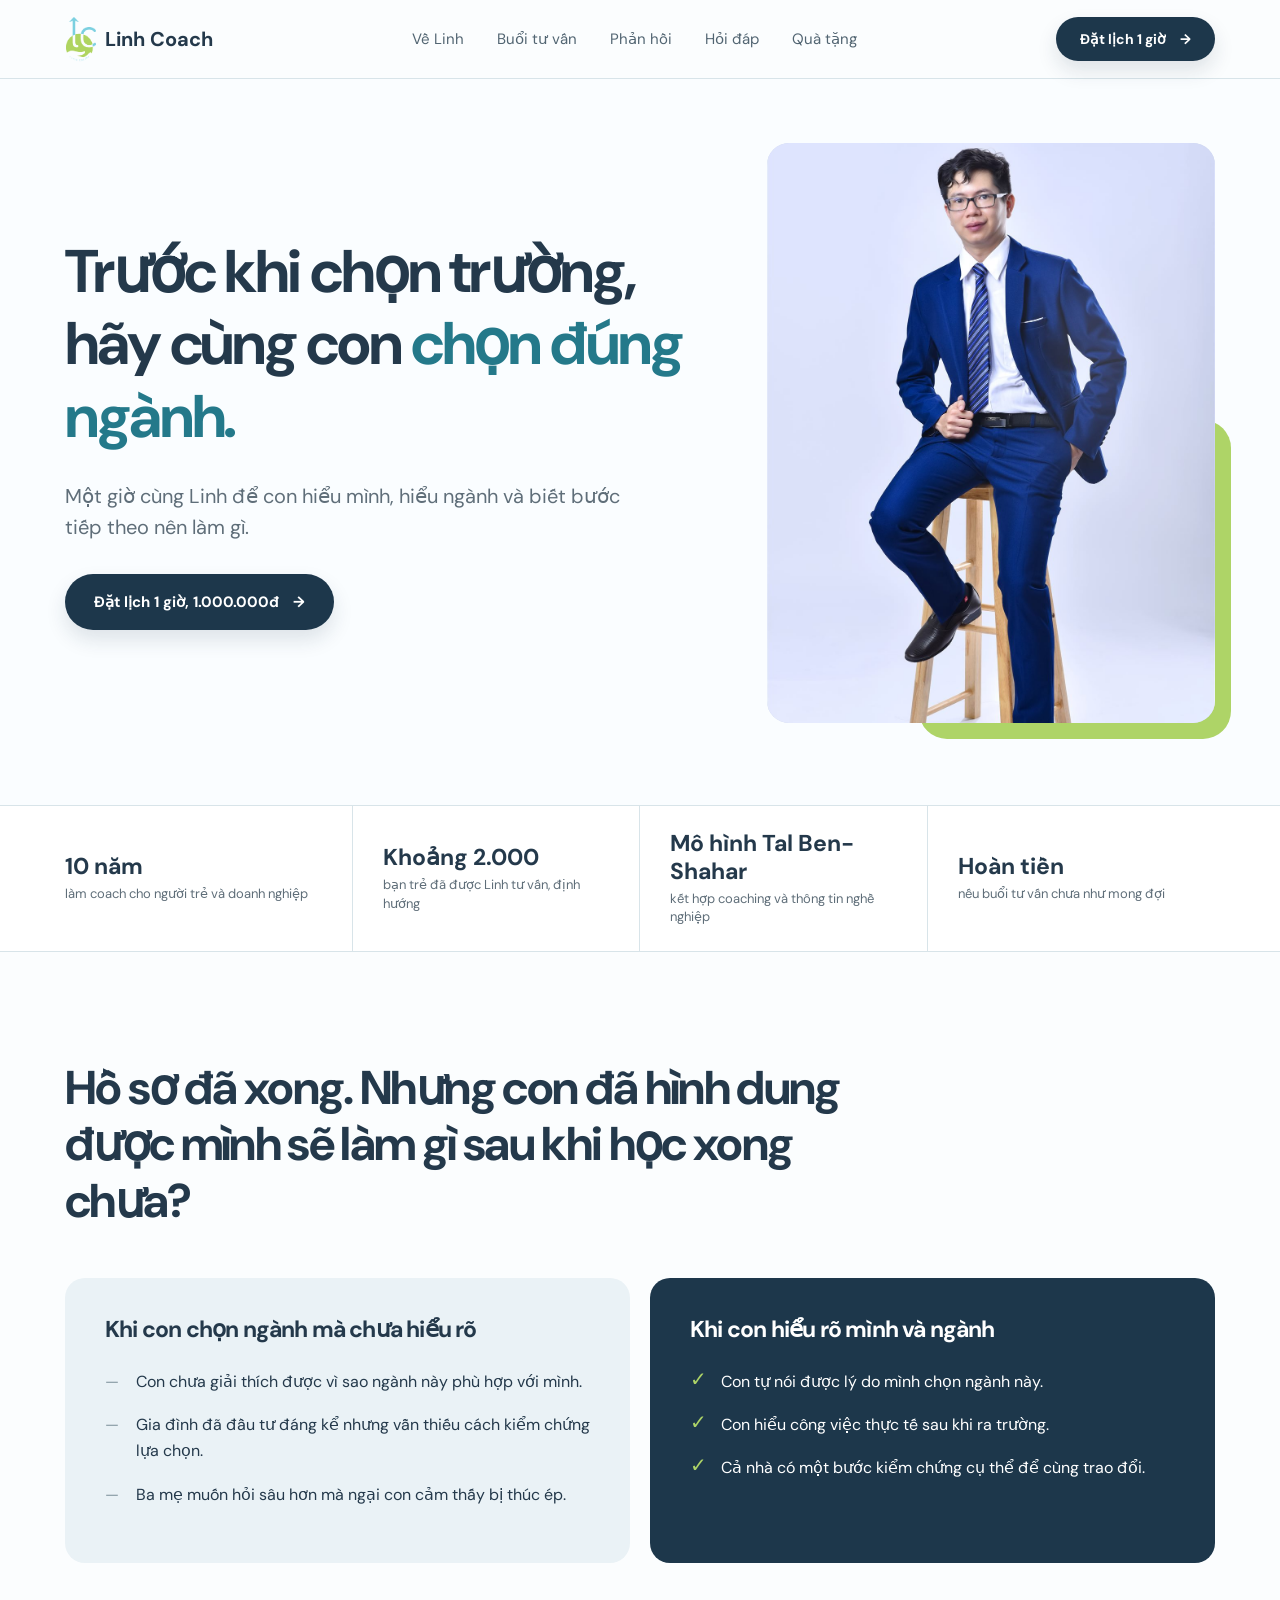
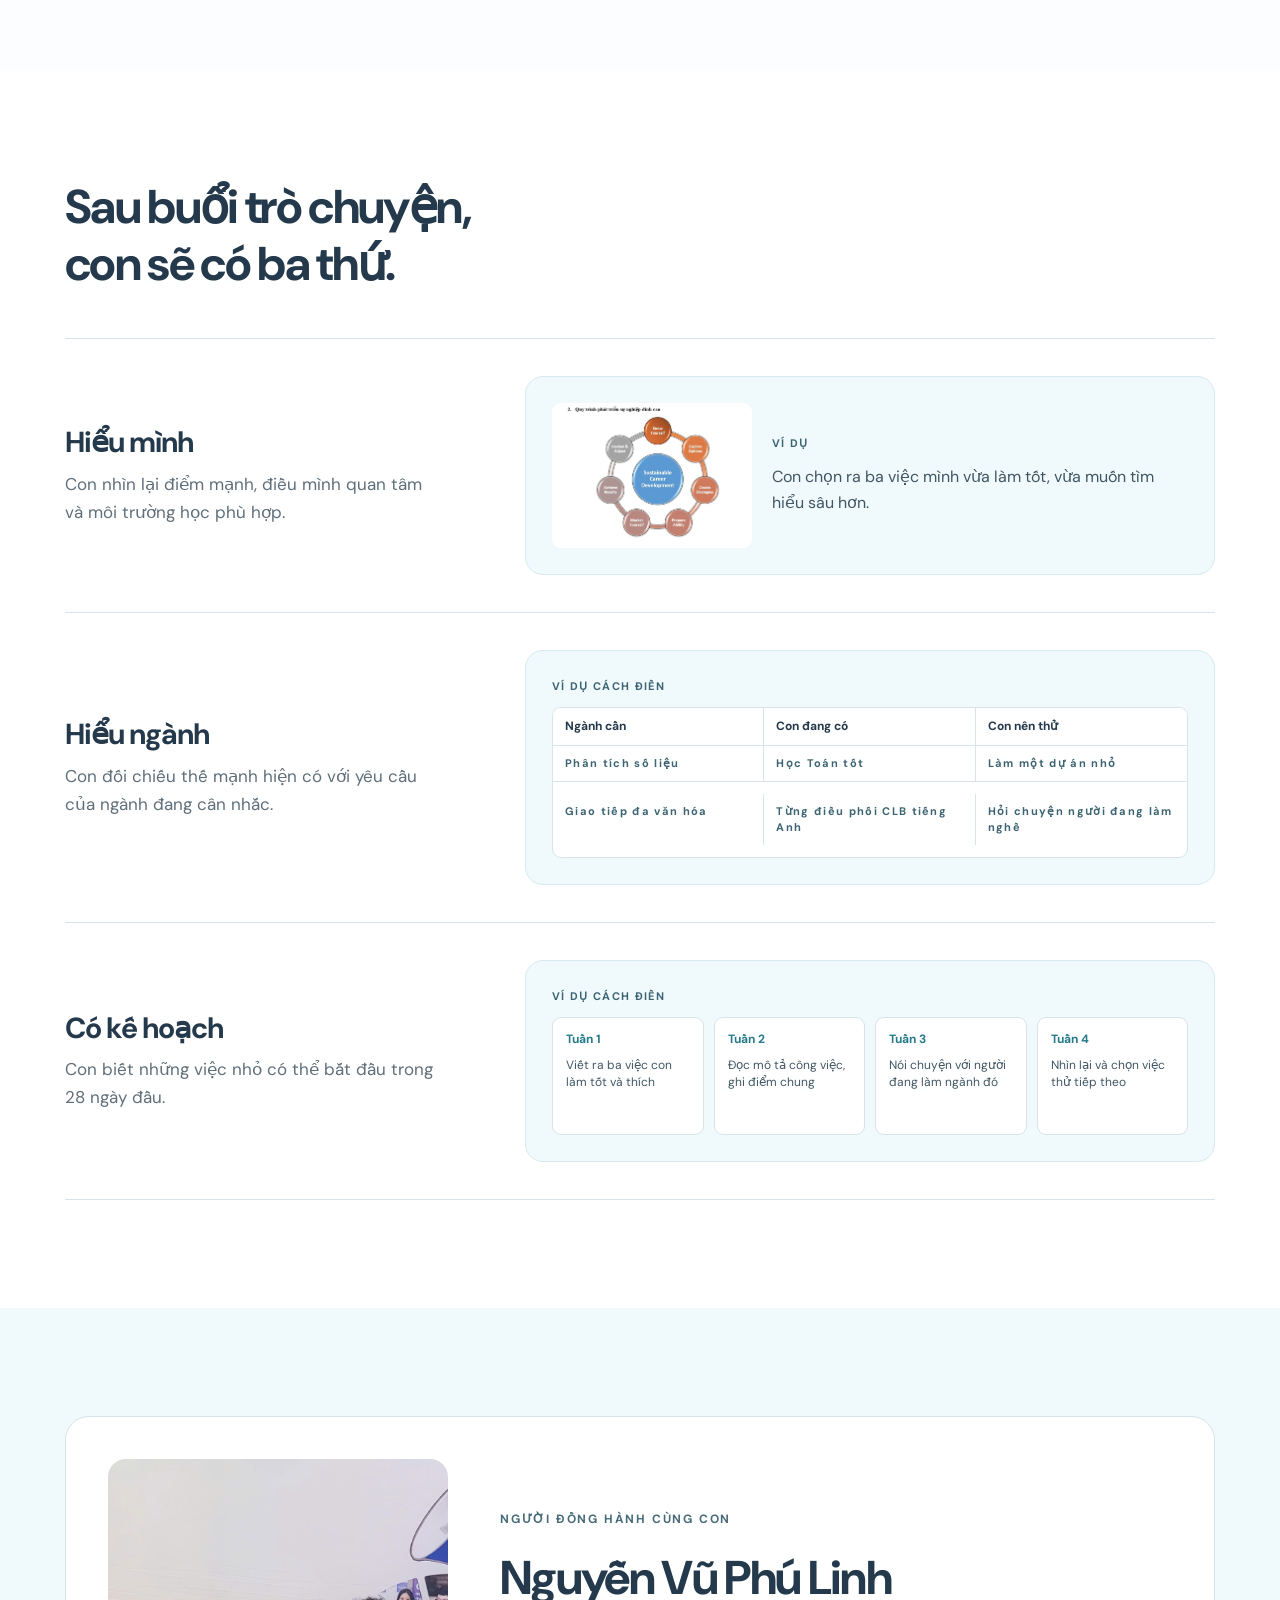
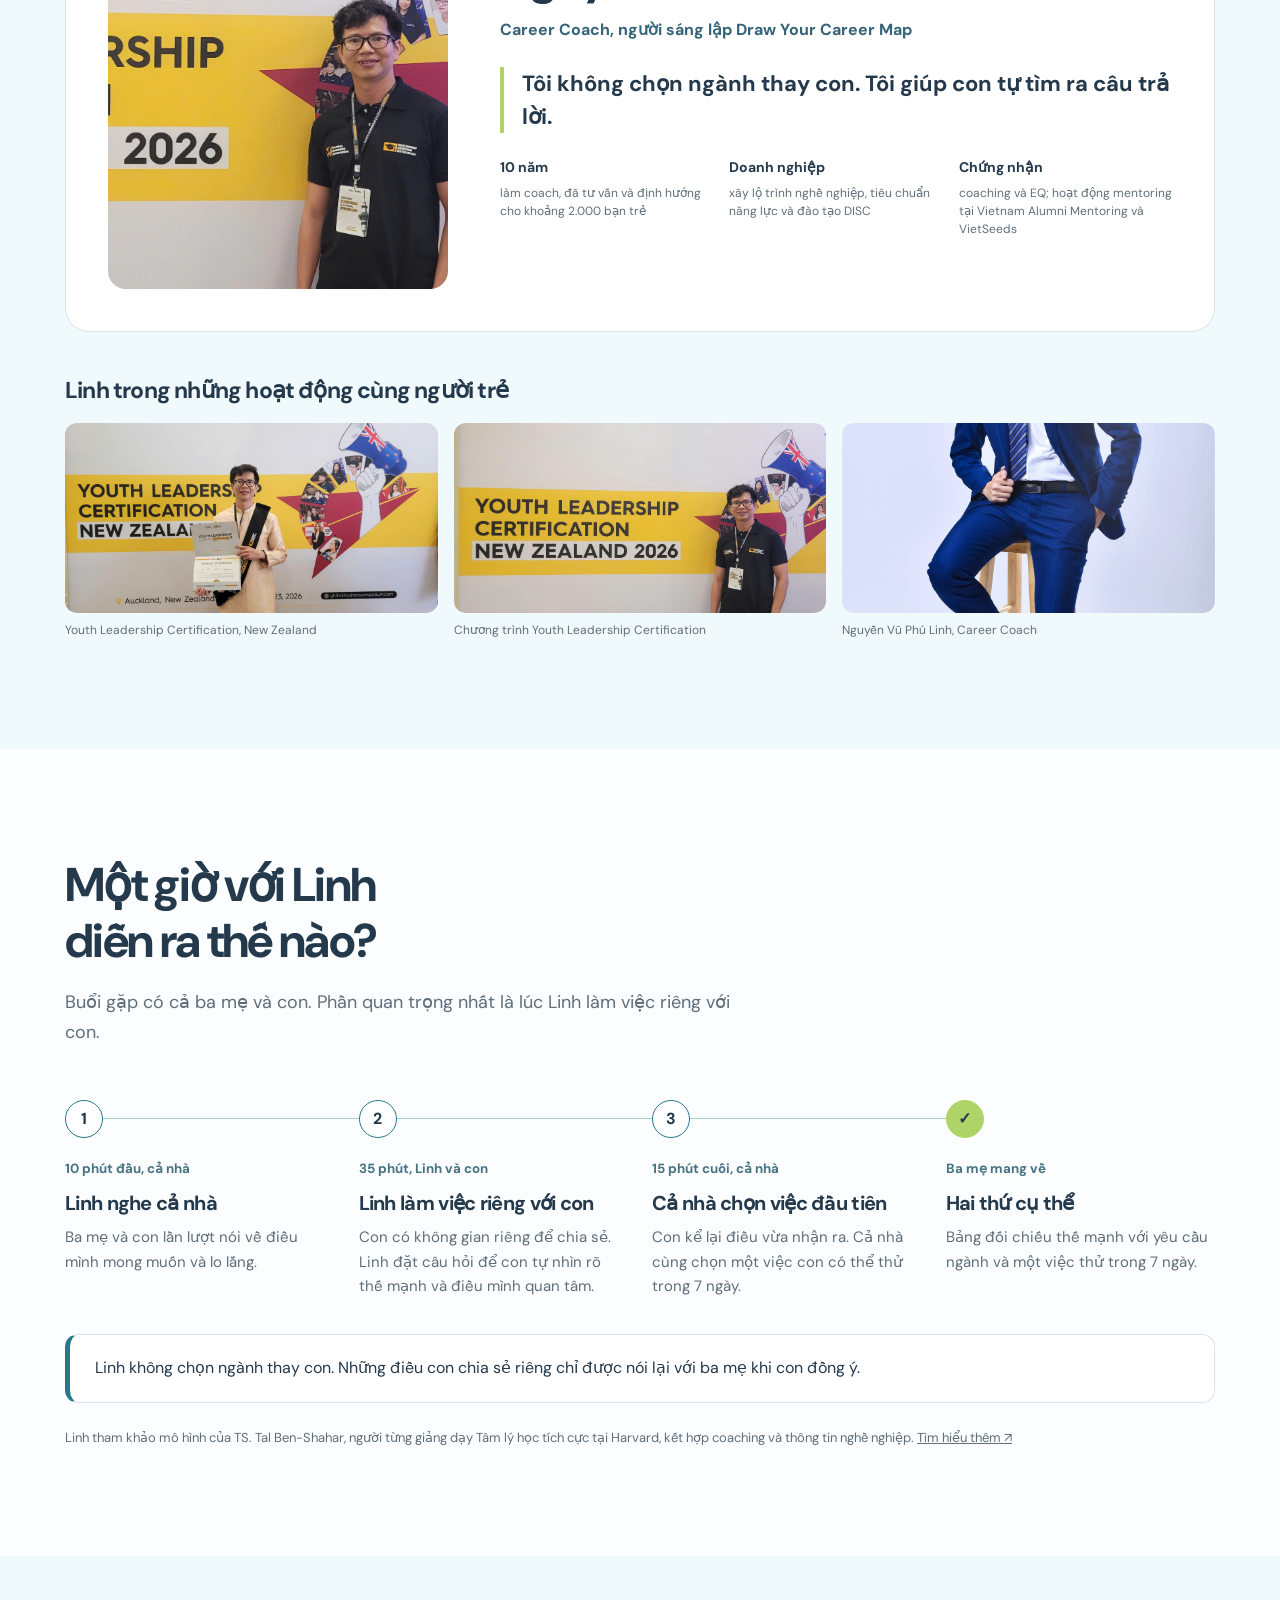
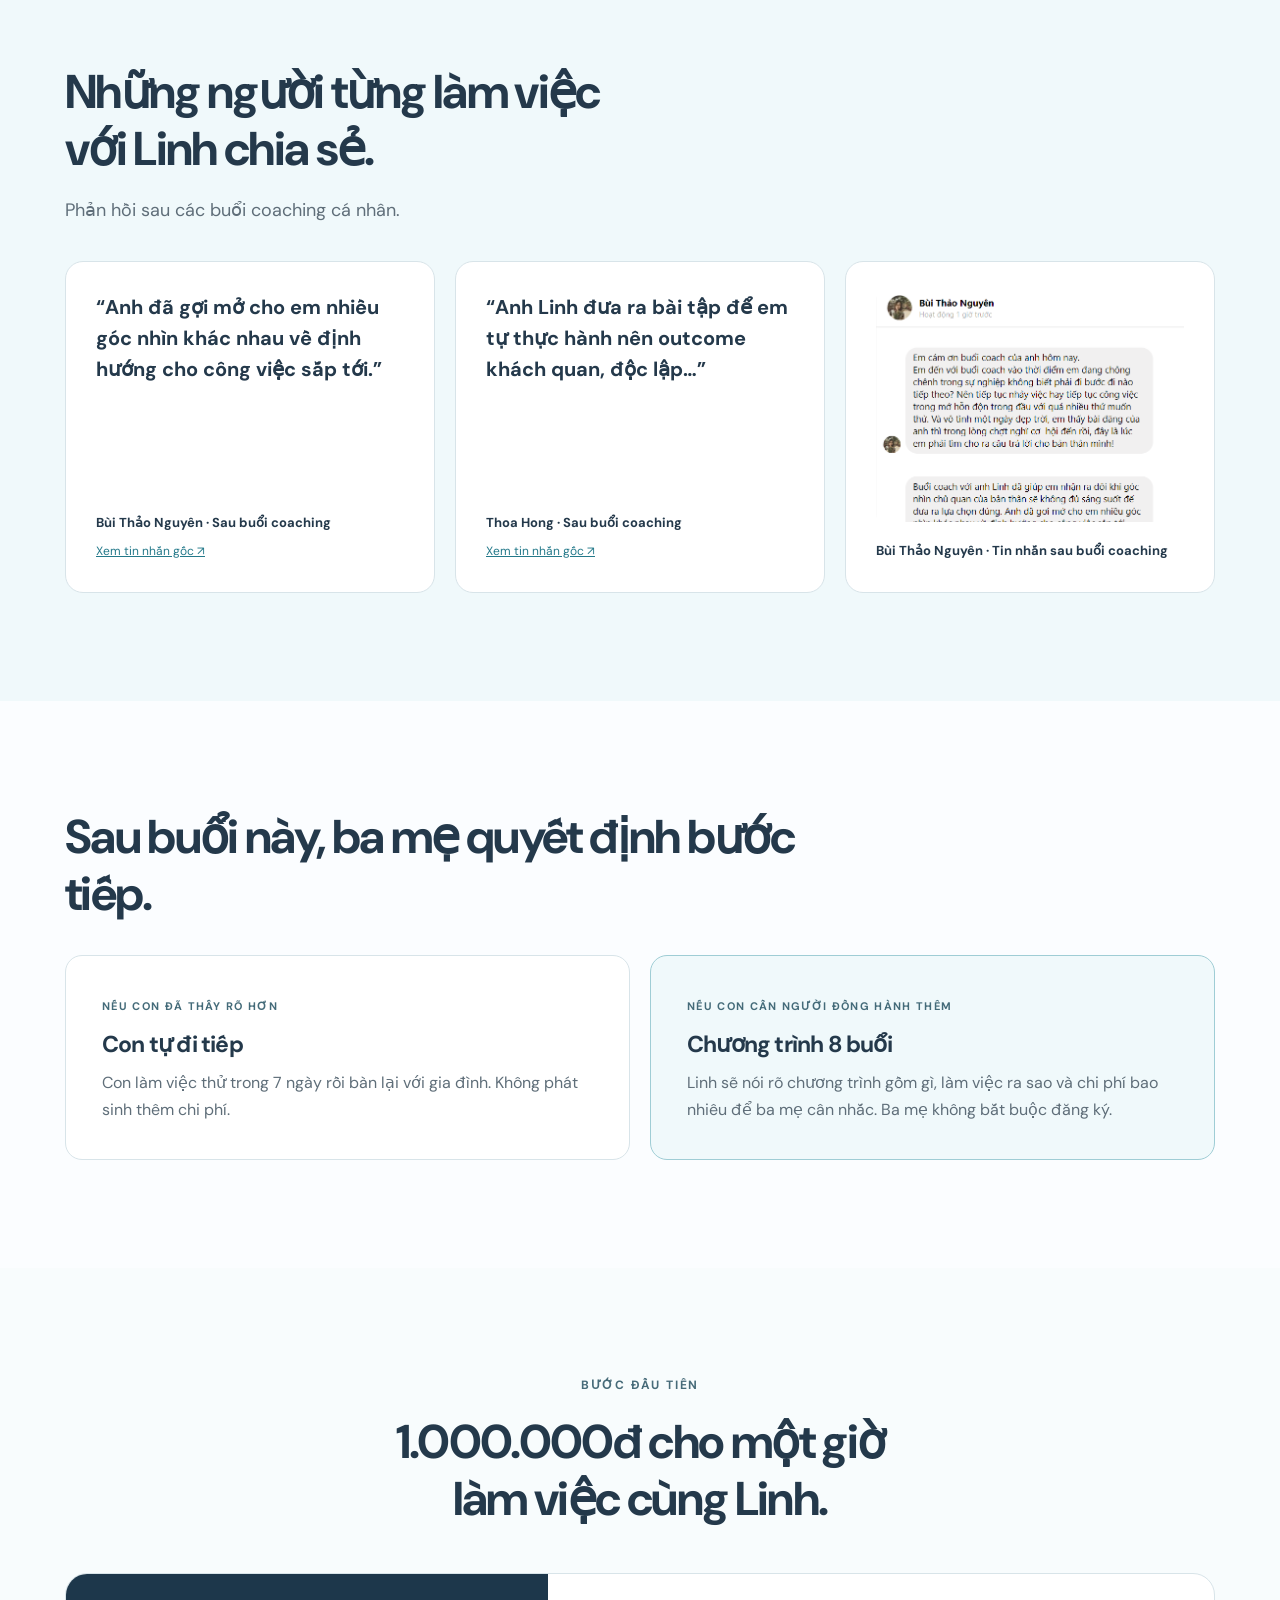
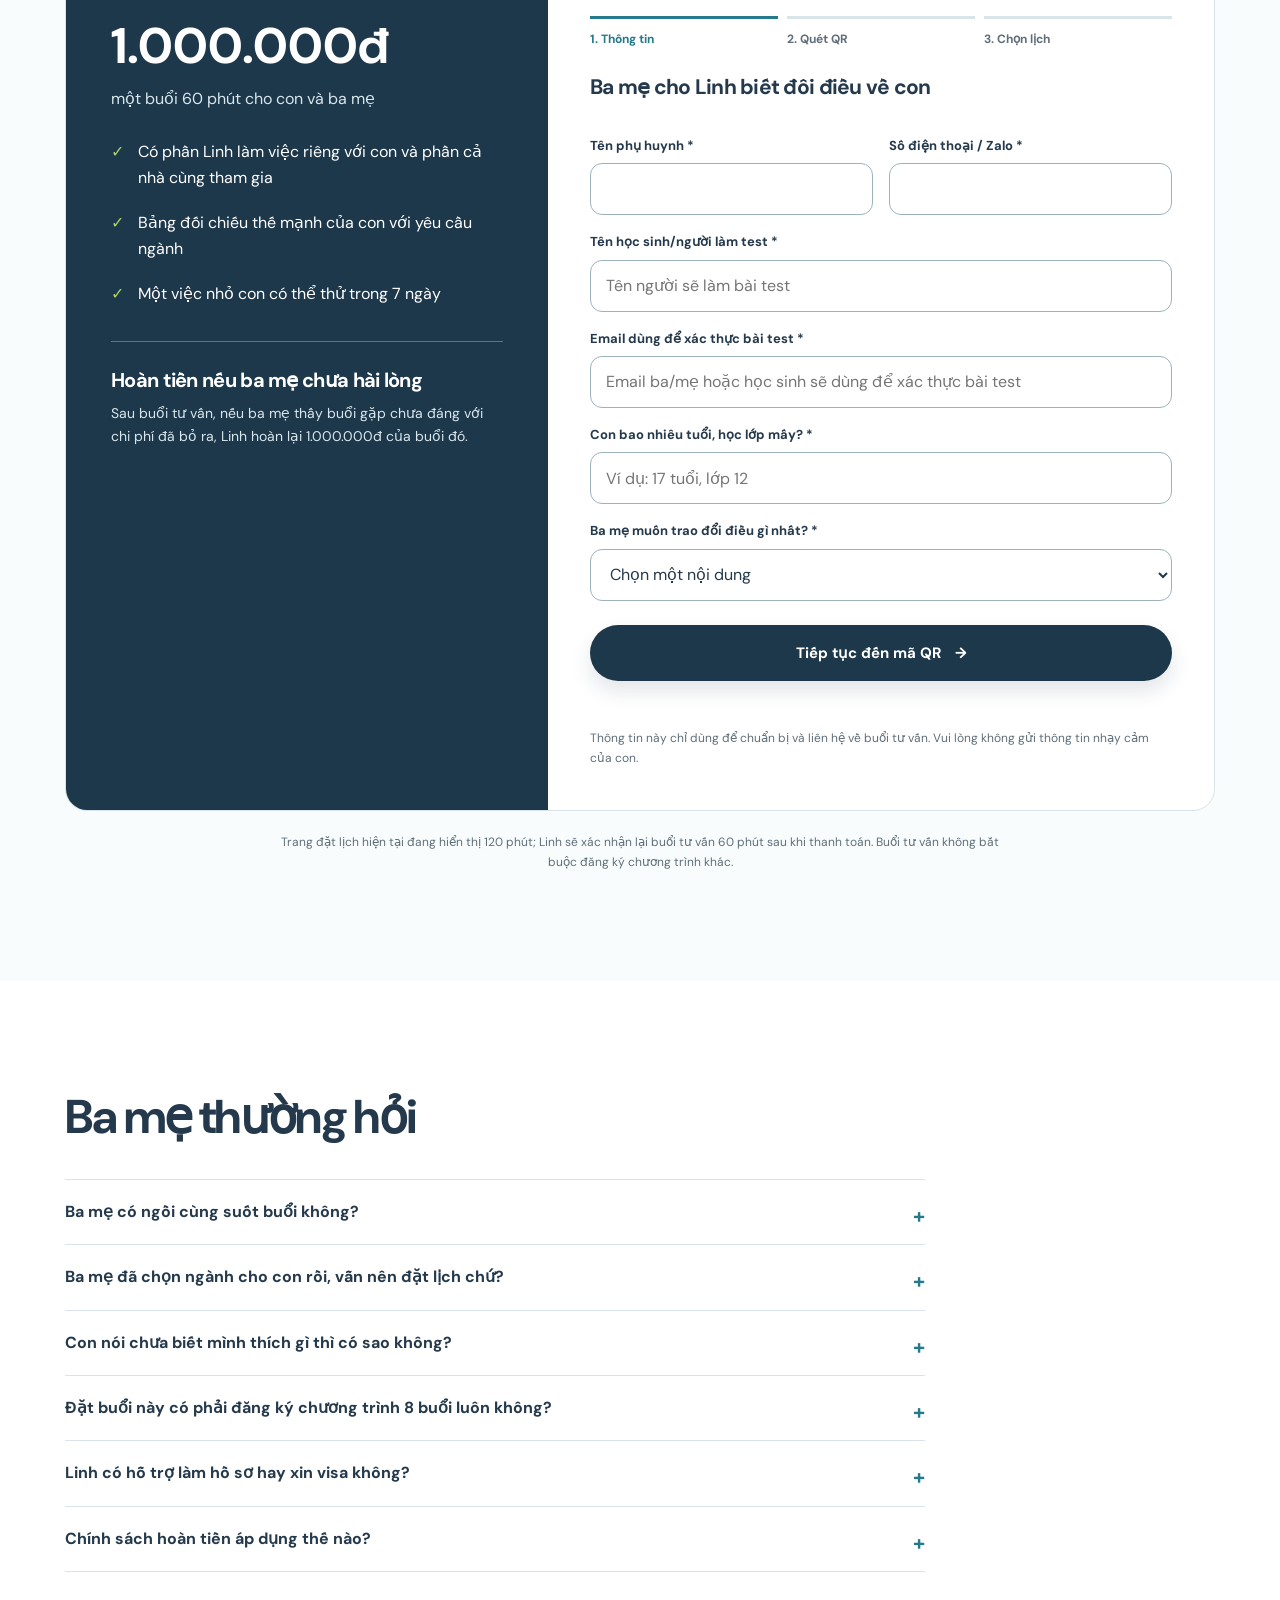
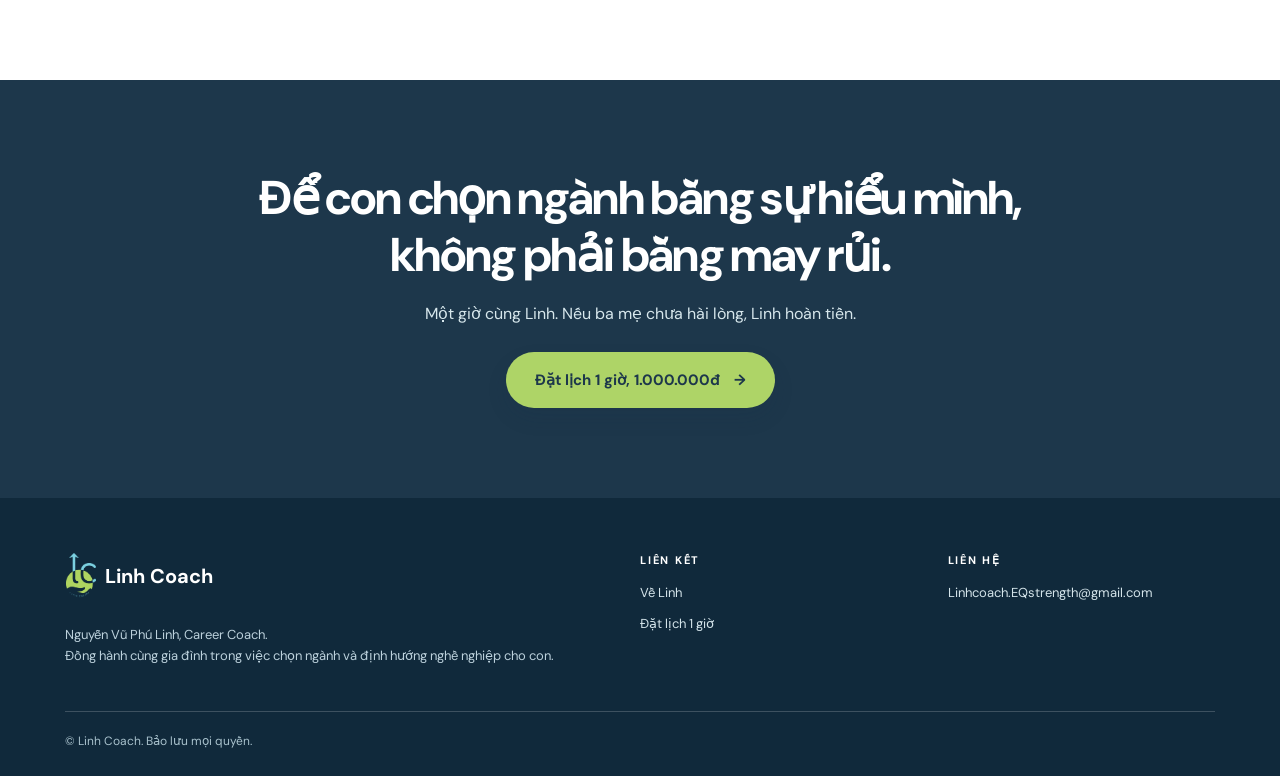
==== commit bd2402af: "Fix landing images and assessment comparison UI" ====
--- a/index.html
+++ b/index.html
@@ -7,8 +7,19 @@
   <meta property="og:type" content="website">
   <meta property="og:title" content="Trước khi chọn trường, hãy cùng con chọn đúng ngành | Linh Coach">
   <meta property="og:description" content="Một giờ để con hiểu mình, hiểu ngành và biết bước tiếp theo nên làm gì.">
-  <meta property="og:image" content="https://duhocbenvung.linhcoach-eqstrength.com/assets/coach-optimized.jpg">
+  <meta property="og:image" content="https://duhocbenvung.linhcoach-eqstrength.com/public/assets/coach-optimized.jpg">
   <title>Trước khi chọn trường, hãy cùng con chọn đúng ngành | Linh Coach</title>
+  <script>
+    // Supabase may return an auth link to the site root. Forward auth results
+    // to the handler before rendering the public landing page.
+    (() => {
+      const hash = window.location.hash;
+      const params = new URLSearchParams(hash.slice(1));
+      if (params.has('access_token') || params.has('refresh_token') || params.has('error')) {
+        window.location.replace('/admin-assessment' + window.location.search + hash);
+      }
+    })();
+  </script>
   <link rel="preconnect" href="https://fonts.googleapis.com">
   <link rel="preconnect" href="https://fonts.gstatic.com" crossorigin>
   <link href="https://fonts.googleapis.com/css2?family=DM+Sans:wght@400;500;600;700&family=Libre+Baskerville:wght@400;700&display=swap" rel="stylesheet">
@@ -17,7 +28,7 @@
 <body>
   <header class="site-header">
     <div class="wrap header-inner">
-      <a class="brand" href="#top" aria-label="Linh Coach — về đầu trang"><img src="/assets/logo-full.png" width="42" height="42" alt=""><span>Linh Coach</span></a>
+      <a class="brand" href="#top" aria-label="Linh Coach — về đầu trang"><img src="/public/assets/logo-full.png" width="42" height="42" alt=""><span>Linh Coach</span></a>
       <nav aria-label="Điều hướng chính"><a href="#ve-linh">Về Linh</a><a href="#buoi-tu-van">Buổi tư vấn</a><a href="#phan-hoi">Phản hồi</a><a href="#hoi-dap">Hỏi đáp</a><a href="/qua-tang">Quà tặng</a></nav>
       <a class="button button-small" href="#dat-lich">Đặt lịch 1 giờ <span aria-hidden="true">→</span></a>
     </div>
@@ -25,7 +36,7 @@
   <main id="top">
     <section class="hero section" aria-labelledby="hero-title"><div class="wrap hero-grid">
       <div class="hero-copy"><h1 id="hero-title">Trước khi chọn trường, hãy cùng con <em>chọn đúng ngành.</em></h1><p>Một giờ cùng Linh để con hiểu mình, hiểu ngành và biết bước tiếp theo nên làm gì.</p><a class="button" href="#dat-lich">Đặt lịch 1 giờ, 1.000.000đ <span aria-hidden="true">→</span></a></div>
-      <div class="hero-visual"><img src="/assets/coach-optimized.jpg" width="900" height="1100" alt="Chân dung Nguyễn Vũ Phú Linh, Career Coach"></div>
+      <div class="hero-visual"><img src="/public/assets/coach-optimized.jpg" width="900" height="1100" alt="Chân dung Nguyễn Vũ Phú Linh, Career Coach"></div>
     </div></section>
     <section class="trust-strip" aria-label="Thông tin về Linh Coach"><div class="wrap trust-grid">
       <p><strong>10 năm</strong><span>làm coach cho người trẻ và doanh nghiệp</span></p>
@@ -39,22 +50,22 @@
     </div></section>
     <section class="section benefits" id="buoi-tu-van"><div class="wrap">
       <h2>Sau buổi trò chuyện,<br>con sẽ có ba thứ.</h2>
-      <div class="benefit-row"><div><h3>Hiểu mình</h3><p>Con nhìn lại điểm mạnh, điều mình quan tâm và môi trường học phù hợp.</p></div><div class="benefit-example with-image"><img src="/assets/career-framework.jpg" loading="lazy" alt="Mô hình phát triển sự nghiệp" width="260" height="180"><div><span>VÍ DỤ</span><p>Con chọn ra ba việc mình vừa làm tốt, vừa muốn tìm hiểu sâu hơn.</p></div></div></div>
+      <div class="benefit-row"><div><h3>Hiểu mình</h3><p>Con nhìn lại điểm mạnh, điều mình quan tâm và môi trường học phù hợp.</p></div><div class="benefit-example with-image"><img src="/public/assets/career-framework.jpg" loading="lazy" alt="Mô hình phát triển sự nghiệp" width="260" height="180"><div><span>VÍ DỤ</span><p>Con chọn ra ba việc mình vừa làm tốt, vừa muốn tìm hiểu sâu hơn.</p></div></div></div>
       <div class="benefit-row"><div><h3>Hiểu ngành</h3><p>Con đối chiếu thế mạnh hiện có với yêu cầu của ngành đang cân nhắc.</p></div><div class="benefit-example"><span>VÍ DỤ CÁCH ĐIỀN</span><div class="example-table"><b>Ngành cần</b><b>Con đang có</b><b>Con nên thử</b><span>Phân tích số liệu</span><span>Học Toán tốt</span><span>Làm một dự án nhỏ</span><span>Giao tiếp đa văn hóa</span><span>Từng điều phối CLB tiếng Anh</span><span>Hỏi chuyện người đang làm nghề</span></div></div></div>
       <div class="benefit-row"><div><h3>Có kế hoạch</h3><p>Con biết những việc nhỏ có thể bắt đầu trong 28 ngày đầu.</p></div><div class="benefit-example"><span>VÍ DỤ CÁCH ĐIỀN</span><div class="week-grid"><p><b>Tuần 1</b>Viết ra ba việc con làm tốt và thích</p><p><b>Tuần 2</b>Đọc mô tả công việc, ghi điểm chung</p><p><b>Tuần 3</b>Nói chuyện với người đang làm ngành đó</p><p><b>Tuần 4</b>Nhìn lại và chọn việc thử tiếp theo</p></div></div></div>
     </div></section>
     <section class="section about-section" id="ve-linh"><div class="wrap">
-      <div class="about-card"><img src="/assets/nz-event.jpg" loading="lazy" width="700" height="720" alt="Nguyễn Vũ Phú Linh tại chương trình Youth Leadership Certification, New Zealand"><div><p class="eyebrow">NGƯỜI ĐỒNG HÀNH CÙNG CON</p><h2>Nguyễn Vũ Phú Linh</h2><p class="about-role">Career Coach, người sáng lập Draw Your Career Map</p><blockquote>Tôi không chọn ngành thay con. Tôi giúp con tự tìm ra câu trả lời.</blockquote><div class="fact-grid"><p><strong>10 năm</strong><span>làm coach, đã tư vấn và định hướng cho khoảng 2.000 bạn trẻ</span></p><p><strong>Doanh nghiệp</strong><span>xây lộ trình nghề nghiệp, tiêu chuẩn năng lực và đào tạo DISC</span></p><p><strong>Chứng nhận</strong><span>coaching và EQ; hoạt động mentoring tại Vietnam Alumni Mentoring và VietSeeds</span></p></div></div></div>
-      <h3 class="gallery-heading">Linh trong những hoạt động cùng người trẻ</h3><div class="gallery"><figure><img src="/assets/nz-hero.jpg" loading="lazy" alt="Linh tại Youth Leadership Certification, New Zealand" width="500" height="320"><figcaption>Youth Leadership Certification, New Zealand</figcaption></figure><figure><img src="/assets/nz-event.jpg" loading="lazy" alt="Linh nhận chứng nhận tại New Zealand" width="500" height="320"><figcaption>Chương trình Youth Leadership Certification</figcaption></figure><figure><img src="/assets/coach-optimized.jpg" loading="lazy" alt="Chân dung Nguyễn Vũ Phú Linh" width="500" height="320"><figcaption>Nguyễn Vũ Phú Linh, Career Coach</figcaption></figure></div>
+      <div class="about-card"><img src="/public/assets/nz-event.jpg" loading="lazy" width="700" height="720" alt="Nguyễn Vũ Phú Linh tại chương trình Youth Leadership Certification, New Zealand"><div><p class="eyebrow">NGƯỜI ĐỒNG HÀNH CÙNG CON</p><h2>Nguyễn Vũ Phú Linh</h2><p class="about-role">Career Coach, người sáng lập Draw Your Career Map</p><blockquote>Tôi không chọn ngành thay con. Tôi giúp con tự tìm ra câu trả lời.</blockquote><div class="fact-grid"><p><strong>10 năm</strong><span>làm coach, đã tư vấn và định hướng cho khoảng 2.000 bạn trẻ</span></p><p><strong>Doanh nghiệp</strong><span>xây lộ trình nghề nghiệp, tiêu chuẩn năng lực và đào tạo DISC</span></p><p><strong>Chứng nhận</strong><span>coaching và EQ; hoạt động mentoring tại Vietnam Alumni Mentoring và VietSeeds</span></p></div></div></div>
+      <h3 class="gallery-heading">Linh trong những hoạt động cùng người trẻ</h3><div class="gallery"><figure><img src="/public/assets/nz-hero.jpg" loading="lazy" alt="Linh tại Youth Leadership Certification, New Zealand" width="500" height="320"><figcaption>Youth Leadership Certification, New Zealand</figcaption></figure><figure><img src="/public/assets/nz-event.jpg" loading="lazy" alt="Linh nhận chứng nhận tại New Zealand" width="500" height="320"><figcaption>Chương trình Youth Leadership Certification</figcaption></figure><figure><img src="/public/assets/coach-optimized.jpg" loading="lazy" alt="Chân dung Nguyễn Vũ Phú Linh" width="500" height="320"><figcaption>Nguyễn Vũ Phú Linh, Career Coach</figcaption></figure></div>
     </div></section>
     <section class="section process"><div class="wrap"><h2>Một giờ với Linh<br>diễn ra thế nào?</h2><p class="section-lead">Buổi gặp có cả ba mẹ và con. Phần quan trọng nhất là lúc Linh làm việc riêng với con.</p><div class="timeline"><article><span class="timeline-dot">1</span><small>10 phút đầu, cả nhà</small><h3>Linh nghe cả nhà</h3><p>Ba mẹ và con lần lượt nói về điều mình mong muốn và lo lắng.</p></article><article><span class="timeline-dot">2</span><small>35 phút, Linh và con</small><h3>Linh làm việc riêng với con</h3><p>Con có không gian riêng để chia sẻ. Linh đặt câu hỏi để con tự nhìn rõ thế mạnh và điều mình quan tâm.</p></article><article><span class="timeline-dot">3</span><small>15 phút cuối, cả nhà</small><h3>Cả nhà chọn việc đầu tiên</h3><p>Con kể lại điều vừa nhận ra. Cả nhà cùng chọn một việc con có thể thử trong 7 ngày.</p></article><article><span class="timeline-dot done">✓</span><small>Ba mẹ mang về</small><h3>Hai thứ cụ thể</h3><p>Bảng đối chiếu thế mạnh với yêu cầu ngành và một việc thử trong 7 ngày.</p></article></div><p class="privacy-box">Linh không chọn ngành thay con. Những điều con chia sẻ riêng chỉ được nói lại với ba mẹ khi con đồng ý.</p><p class="method-note">Linh tham khảo mô hình của TS. Tal Ben-Shahar, người từng giảng dạy Tâm lý học tích cực tại Harvard, kết hợp coaching và thông tin nghề nghiệp. <a href="https://gsas.harvard.edu/news/master-happiness" target="_blank" rel="noopener noreferrer">Tìm hiểu thêm ↗</a></p></div></section>
-    <section class="section reviews" id="phan-hoi"><div class="wrap"><h2>Những người từng làm việc<br>với Linh chia sẻ.</h2><p class="section-lead">Phản hồi sau các buổi coaching cá nhân.</p><div class="review-grid"><figure><blockquote>“Anh đã gợi mở cho em nhiều góc nhìn khác nhau về định hướng cho công việc sắp tới.”</blockquote><figcaption>Bùi Thảo Nguyên · Sau buổi coaching</figcaption><a href="/assets/testimonial-nguyen-1.png" target="_blank" rel="noopener noreferrer">Xem tin nhắn gốc ↗</a></figure><figure><blockquote>“Anh Linh đưa ra bài tập để em tự thực hành nên outcome khách quan, độc lập…”</blockquote><figcaption>Thoa Hong · Sau buổi coaching</figcaption><a href="/assets/testimonial-thoa.png" target="_blank" rel="noopener noreferrer">Xem tin nhắn gốc ↗</a></figure><figure><a class="review-image" href="/assets/testimonial-nguyen-1.png" target="_blank" rel="noopener noreferrer"><img src="/assets/testimonial-nguyen-1.png" loading="lazy" alt="Tin nhắn phản hồi của Bùi Thảo Nguyên"></a><figcaption>Bùi Thảo Nguyên · Tin nhắn sau buổi coaching</figcaption></figure></div></div></section>
+    <section class="section reviews" id="phan-hoi"><div class="wrap"><h2>Những người từng làm việc<br>với Linh chia sẻ.</h2><p class="section-lead">Phản hồi sau các buổi coaching cá nhân.</p><div class="review-grid"><figure><blockquote>“Anh đã gợi mở cho em nhiều góc nhìn khác nhau về định hướng cho công việc sắp tới.”</blockquote><figcaption>Bùi Thảo Nguyên · Sau buổi coaching</figcaption><a href="/public/assets/testimonial-nguyen-1.png" target="_blank" rel="noopener noreferrer">Xem tin nhắn gốc ↗</a></figure><figure><blockquote>“Anh Linh đưa ra bài tập để em tự thực hành nên outcome khách quan, độc lập…”</blockquote><figcaption>Thoa Hong · Sau buổi coaching</figcaption><a href="/public/assets/testimonial-thoa.png" target="_blank" rel="noopener noreferrer">Xem tin nhắn gốc ↗</a></figure><figure><a class="review-image" href="/public/assets/testimonial-nguyen-1.png" target="_blank" rel="noopener noreferrer"><img src="/public/assets/testimonial-nguyen-1.png" loading="lazy" alt="Tin nhắn phản hồi của Bùi Thảo Nguyên"></a><figcaption>Bùi Thảo Nguyên · Tin nhắn sau buổi coaching</figcaption></figure></div></div></section>
     <section class="section next-step"><div class="wrap"><h2>Sau buổi này, ba mẹ quyết định bước tiếp.</h2><div class="next-grid"><article><span>NẾU CON ĐÃ THẤY RÕ HƠN</span><h3>Con tự đi tiếp</h3><p>Con làm việc thử trong 7 ngày rồi bàn lại với gia đình. Không phát sinh thêm chi phí.</p></article><article><span>NẾU CON CẦN NGƯỜI ĐỒNG HÀNH THÊM</span><h3>Chương trình 8 buổi</h3><p>Linh sẽ nói rõ chương trình gồm gì, làm việc ra sao và chi phí bao nhiêu để ba mẹ cân nhắc. Ba mẹ không bắt buộc đăng ký.</p></article></div></div></section>
     <section class="section booking" id="dat-lich"><div class="wrap"><p class="eyebrow centered">BƯỚC ĐẦU TIÊN</p><h2>1.000.000đ cho một giờ<br>làm việc cùng Linh.</h2><div class="booking-grid"><div class="price-card"><strong>1.000.000đ</strong><p>một buổi 60 phút cho con và ba mẹ</p><ul><li>Có phần Linh làm việc riêng với con và phần cả nhà cùng tham gia</li><li>Bảng đối chiếu thế mạnh của con với yêu cầu ngành</li><li>Một việc nhỏ con có thể thử trong 7 ngày</li></ul><div class="refund"><h3>Hoàn tiền nếu ba mẹ chưa hài lòng</h3><p>Sau buổi tư vấn, nếu ba mẹ thấy buổi gặp chưa đáng với chi phí đã bỏ ra, Linh hoàn lại 1.000.000đ của buổi đó.</p></div></div><div class="booking-right"><div class="steps"><span class="active">1. Thông tin</span><span>2. Quét QR</span><span>3. Chọn lịch</span></div><form id="lead-form" class="form-card"><h3>Ba mẹ cho Linh biết đôi điều về con</h3><div class="field-grid"><div><label for="name">Tên phụ huynh *</label><input id="name" name="name" autocomplete="name" required maxlength="100"></div><div><label for="phone">Số điện thoại / Zalo *</label><input id="phone" name="phone" autocomplete="tel" inputmode="tel" required maxlength="30"></div></div><label for="student-name">Tên học sinh/người làm test *</label><input id="student-name" name="studentName" autocomplete="given-name" required maxlength="100" placeholder="Tên người sẽ làm bài test"><label for="student">Con bao nhiêu tuổi, học lớp mấy? *</label><input id="student" name="student" required maxlength="80" placeholder="Ví dụ: 17 tuổi, lớp 12"><label for="concern">Ba mẹ muốn trao đổi điều gì nhất? *</label><select id="concern" name="concern" required><option value="">Chọn một nội dung</option><option>Kiểm tra ngành học con đang chọn</option><option>Chọn quốc gia / môi trường học tập</option><option>Hiểu thế mạnh và năng lực cần chuẩn bị</option><option>Xây kế hoạch học tập, trải nghiệm</option><option>Khác / chưa rõ</option></select><button class="button" type="submit">Tiếp tục đến mã QR <span aria-hidden="true">→</span></button><p id="form-status" class="form-status" role="status" aria-live="polite"></p><p class="form-privacy">Thông tin này chỉ dùng để chuẩn bị và liên hệ về buổi tư vấn. Vui lòng không gửi thông tin nhạy cảm của con.</p></form><div id="payment-panel" class="payment-panel" hidden aria-live="polite"><h3>Quét QR để thanh toán 1.000.000đ</h3><p>Chuyển khoản đúng số tiền và giữ nguyên nội dung để hệ thống nhận diện tự động.</p><img id="payment-qr" width="300" height="300" alt="Mã VietQR thanh toán buổi tư vấn"><dl><div><dt>Ngân hàng</dt><dd id="payment-bank"></dd></div><div><dt>Số tài khoản</dt><dd id="payment-account"></dd></div><div><dt>Chủ tài khoản</dt><dd id="payment-holder"></dd></div><div><dt>Nội dung</dt><dd id="payment-code"></dd></div></dl><p id="payment-status" class="payment-status" role="status">Đang chờ SePay xác nhận thanh toán…</p><a id="booking-after-payment" class="button" href="https://linhcoach.nghetrienkhaiai.com/book/coaching" hidden>Tiếp tục chọn lịch <span aria-hidden="true">→</span></a></div></div></div><p class="booking-note">Trang đặt lịch hiện tại đang hiển thị 120 phút; Linh sẽ xác nhận lại buổi tư vấn 60 phút sau khi thanh toán. Buổi tư vấn không bắt buộc đăng ký chương trình khác.</p></div></section>
     <section class="section faq" id="hoi-dap"><div class="wrap"><h2>Ba mẹ thường hỏi</h2><div class="faq-list"><details><summary>Ba mẹ có ngồi cùng suốt buổi không?</summary><p>Không. Ba mẹ và con cùng tham gia đầu và cuối buổi; phần giữa Linh làm việc riêng với con để con có không gian chia sẻ.</p></details><details><summary>Ba mẹ đã chọn ngành cho con rồi, vẫn nên đặt lịch chứ?</summary><p>Buổi gặp giúp con đối chiếu lựa chọn đó với thế mạnh, công việc thực tế và những điều cần thử trước khi chốt.</p></details><details><summary>Con nói chưa biết mình thích gì thì có sao không?</summary><p>Không sao. Linh bắt đầu từ trải nghiệm con đã có, rồi cùng con xác định hướng đáng tìm hiểu tiếp.</p></details><details><summary>Đặt buổi này có phải đăng ký chương trình 8 buổi luôn không?</summary><p>Không. Sau buổi tư vấn, ba mẹ tự quyết định có cần thêm người đồng hành cho con không.</p></details><details><summary>Linh có hỗ trợ làm hồ sơ hay xin visa không?</summary><p>Buổi tư vấn tập trung vào định hướng ngành và bước phát triển tiếp theo, không bao gồm làm hồ sơ, visa hay cam kết học bổng.</p></details><details><summary>Chính sách hoàn tiền áp dụng thế nào?</summary><p>Sau buổi tư vấn, nếu ba mẹ thấy buổi gặp chưa đáng với chi phí đã bỏ ra, Linh hoàn lại 1.000.000đ của buổi đó. Vui lòng liên hệ Linh qua email để được hỗ trợ.</p></details></div></div></section>
     <section class="closing"><div class="wrap"><h2>Để con chọn ngành bằng sự hiểu mình,<br>không phải bằng may rủi.</h2><p>Một giờ cùng Linh. Nếu ba mẹ chưa hài lòng, Linh hoàn tiền.</p><a class="button" href="#dat-lich">Đặt lịch 1 giờ, 1.000.000đ <span aria-hidden="true">→</span></a></div></section>
   </main>
-  <footer class="footer"><div class="wrap footer-grid"><div><a class="brand" href="#top"><img src="/assets/logo-full.png" width="42" height="42" alt=""><span>Linh Coach</span></a><p>Nguyễn Vũ Phú Linh, Career Coach.<br>Đồng hành cùng gia đình trong việc chọn ngành và định hướng nghề nghiệp cho con.</p></div><div><h4>LIÊN KẾT</h4><a href="#ve-linh">Về Linh</a><a href="#dat-lich">Đặt lịch 1 giờ</a></div><div><h4>LIÊN HỆ</h4><a href="mailto:Linhcoach.EQstrength@gmail.com">Linhcoach.EQstrength@gmail.com</a></div></div><div class="wrap copyright">© Linh Coach. Bảo lưu mọi quyền.</div></footer>
+  <footer class="footer"><div class="wrap footer-grid"><div><a class="brand" href="#top"><img src="/public/assets/logo-full.png" width="42" height="42" alt=""><span>Linh Coach</span></a><p>Nguyễn Vũ Phú Linh, Career Coach.<br>Đồng hành cùng gia đình trong việc chọn ngành và định hướng nghề nghiệp cho con.</p></div><div><h4>LIÊN KẾT</h4><a href="#ve-linh">Về Linh</a><a href="#dat-lich">Đặt lịch 1 giờ</a></div><div><h4>LIÊN HỆ</h4><a href="mailto:Linhcoach.EQstrength@gmail.com">Linhcoach.EQstrength@gmail.com</a></div></div><div class="wrap copyright">© Linh Coach. Bảo lưu mọi quyền.</div></footer>
   <script src="/main.js" defer></script>
   <script src="/embed-height.js" defer></script>
 </body>
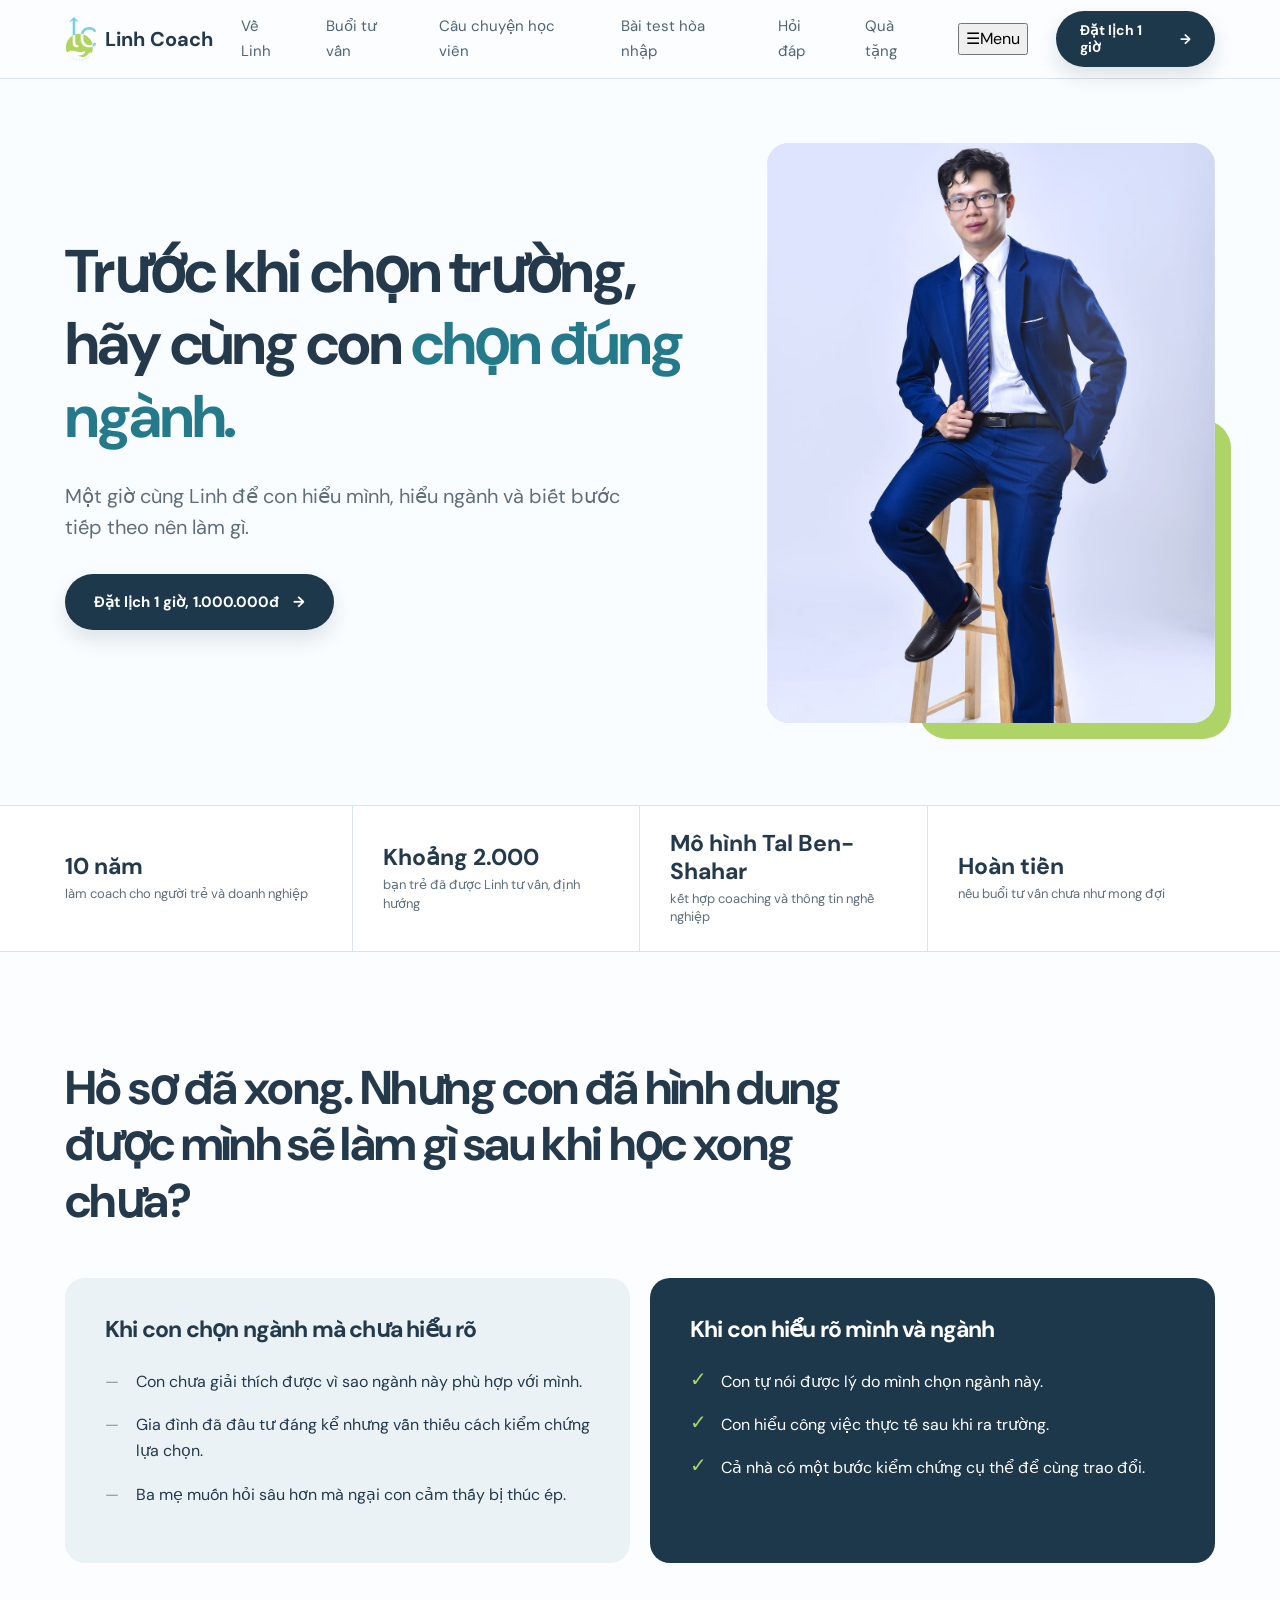
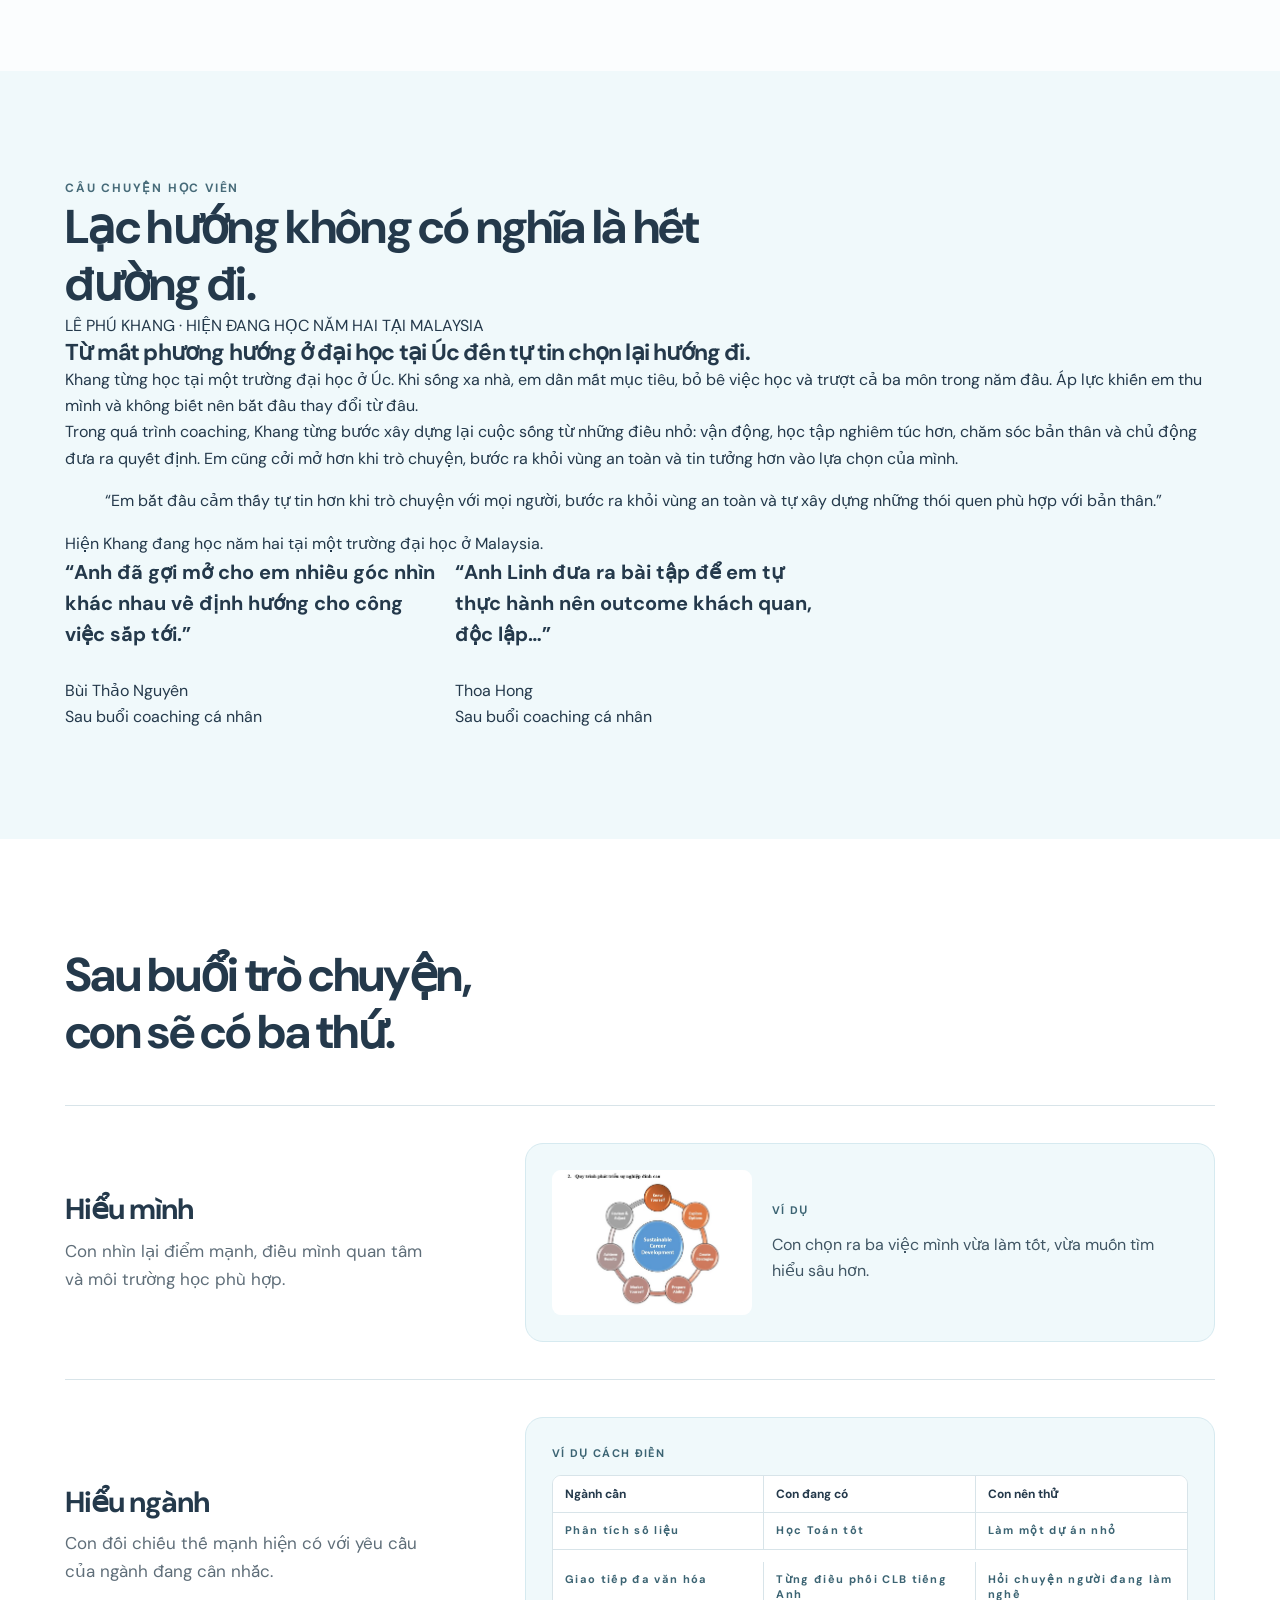
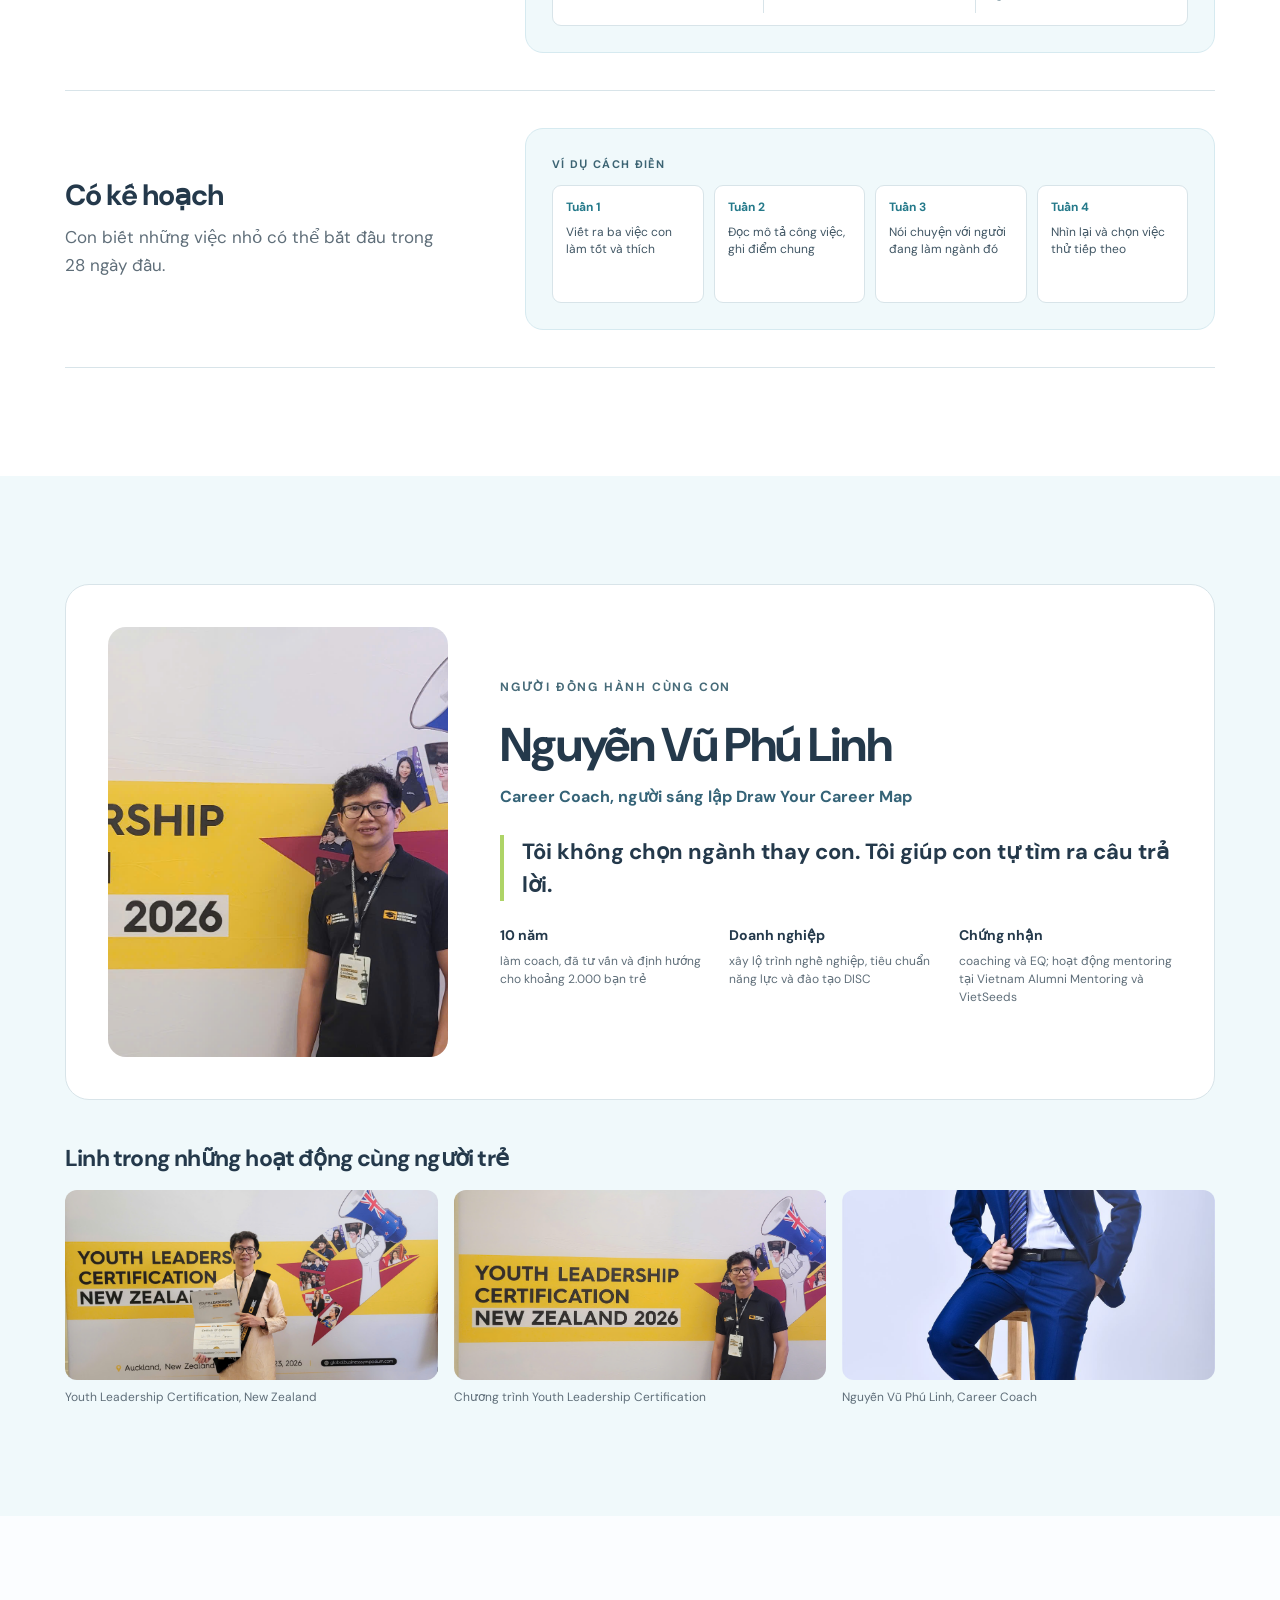
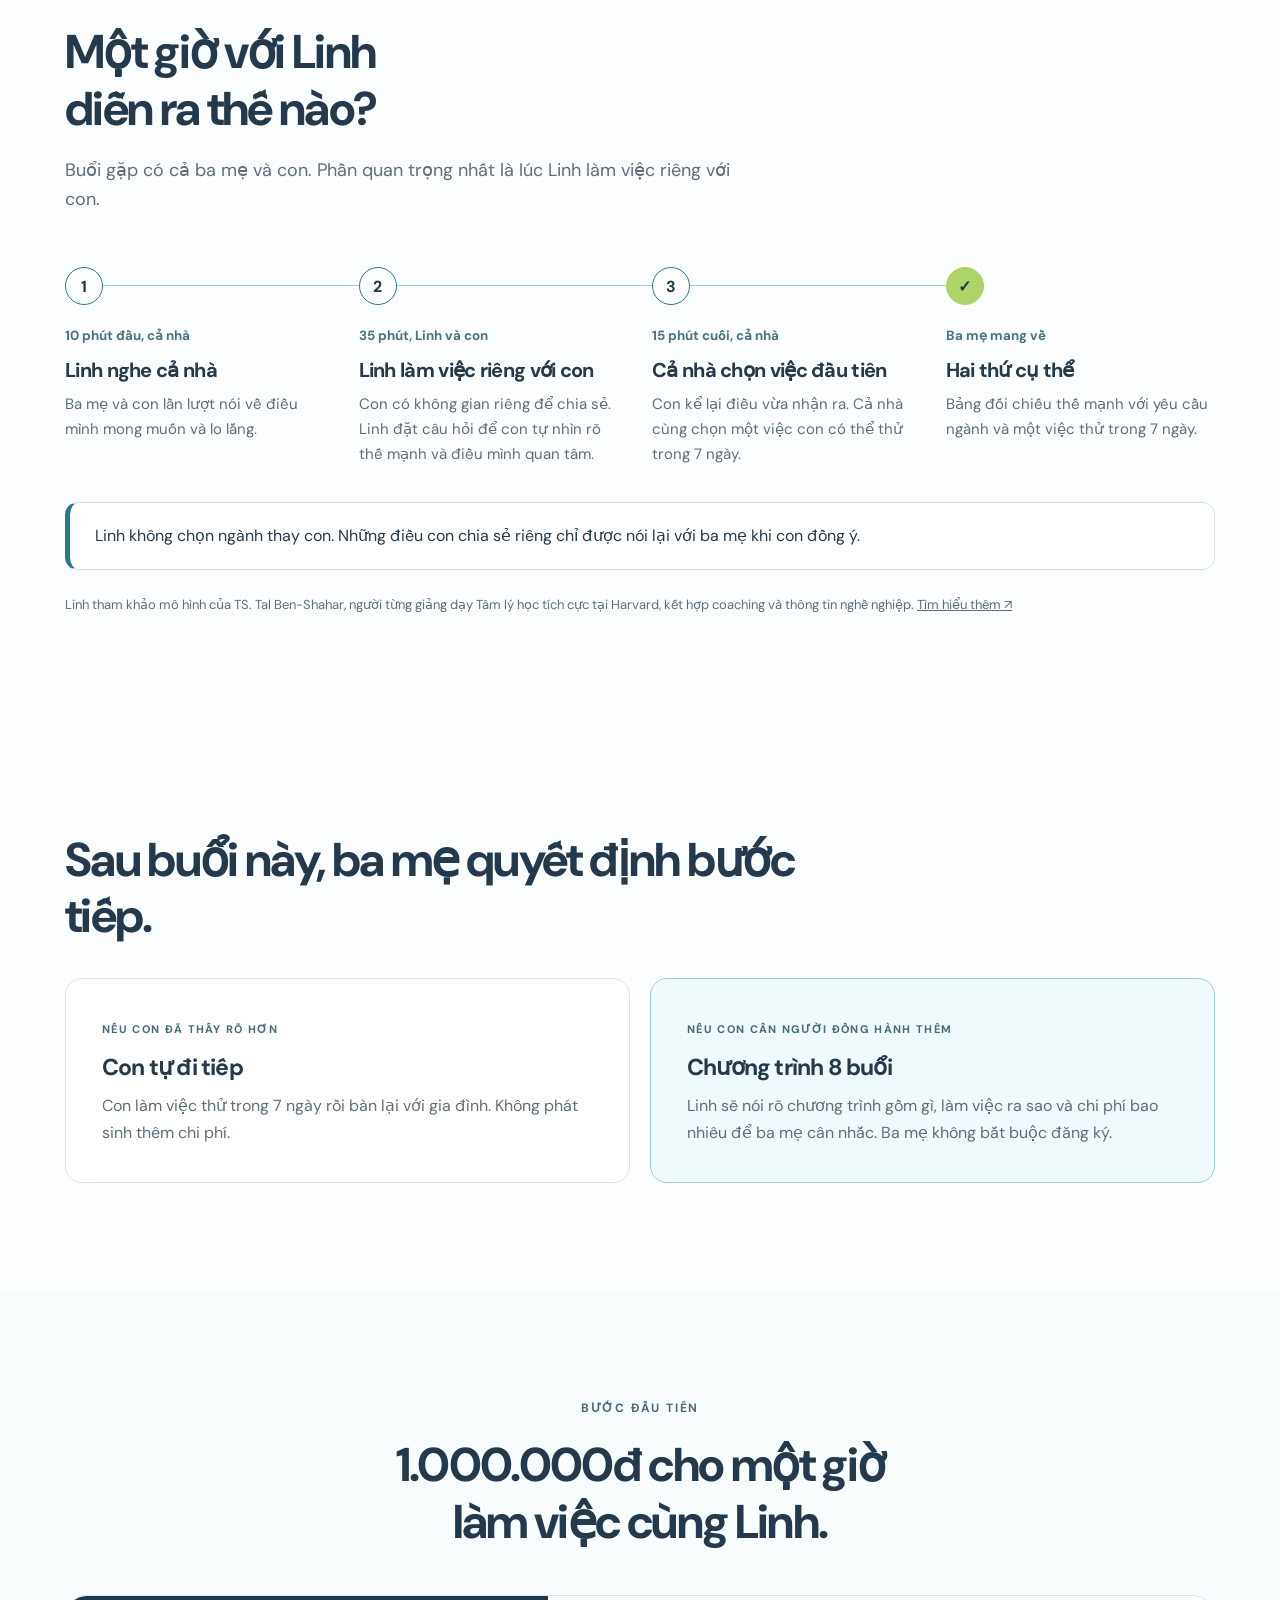
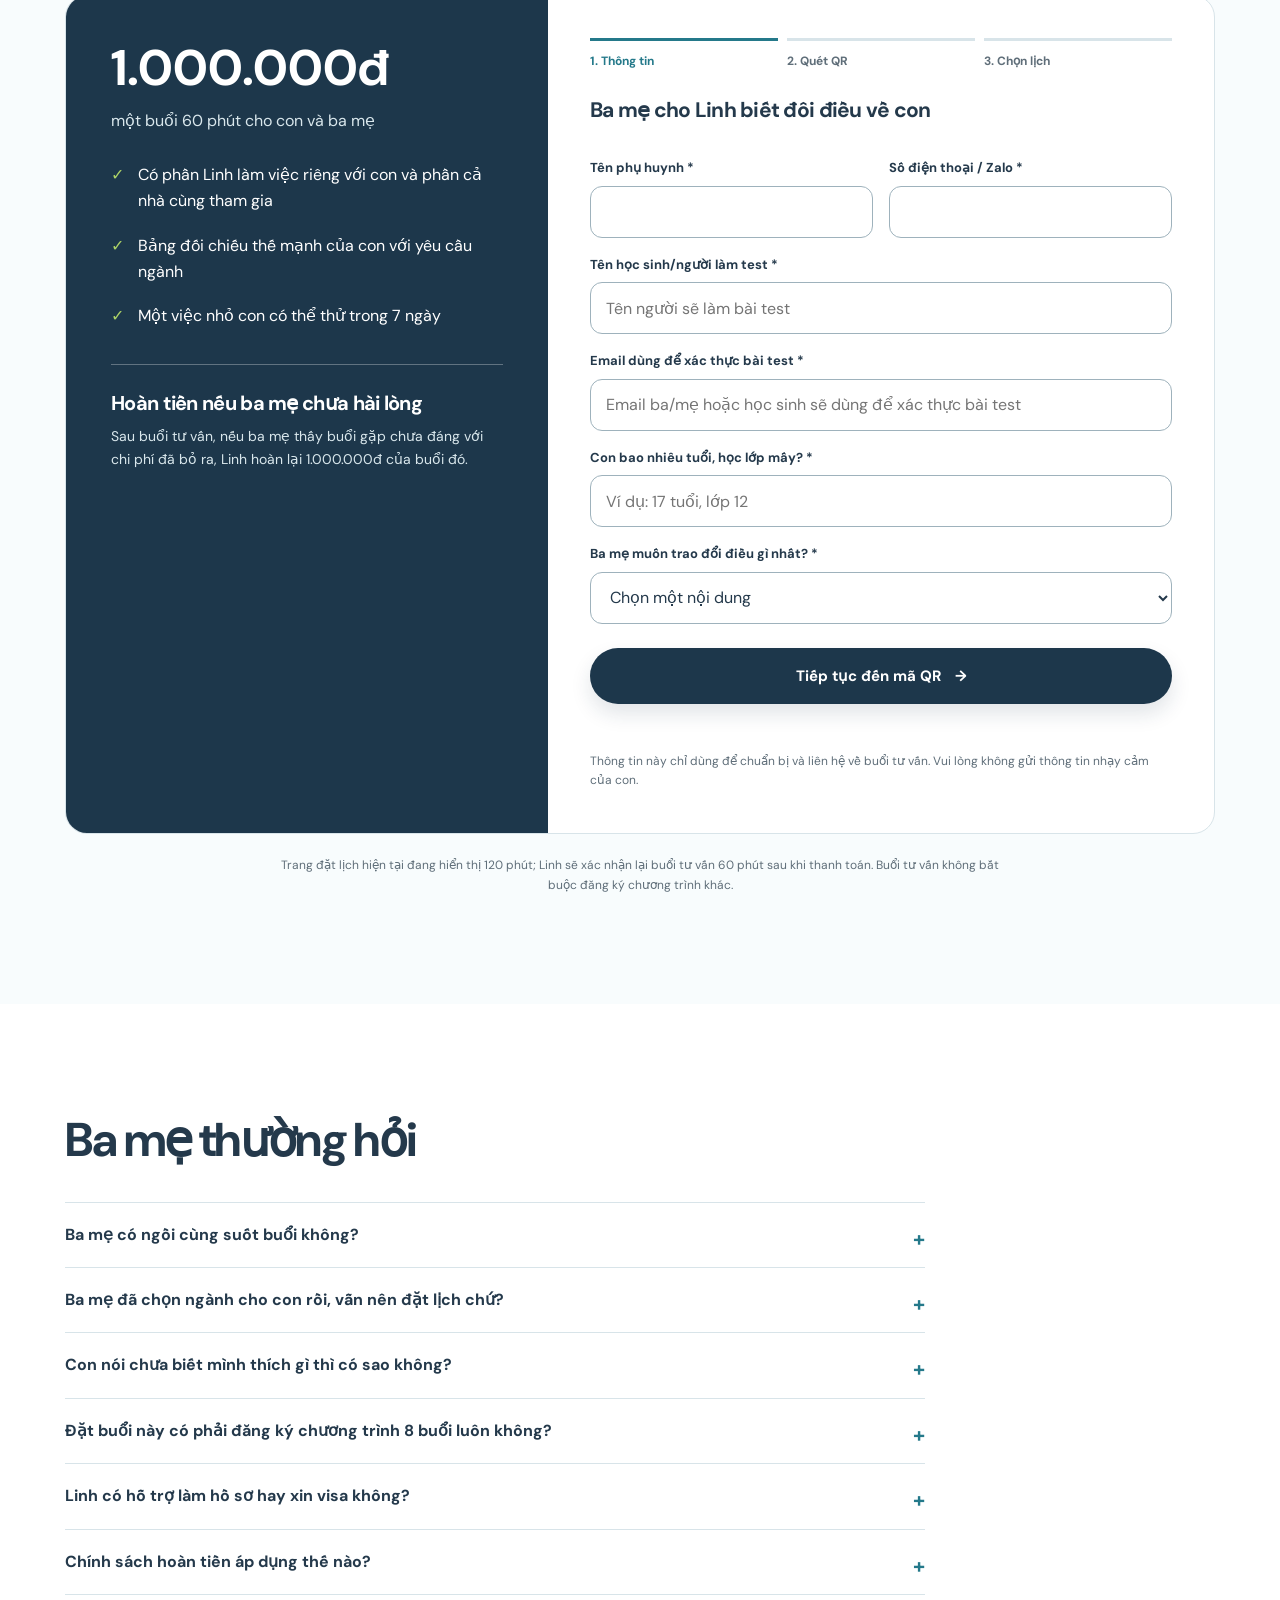
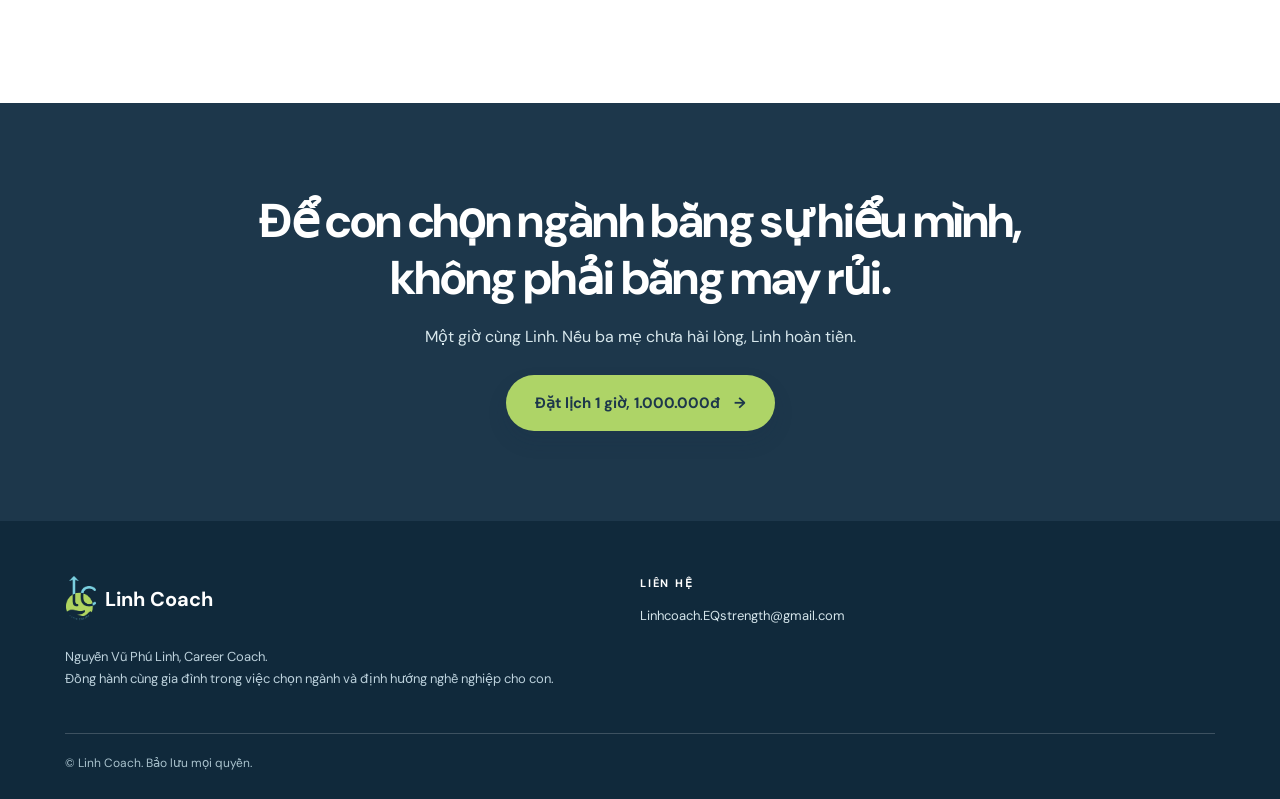
==== commit 6ec1b782: "Center Khang testimonial on homepage" ====
--- a/index.html
+++ b/index.html
@@ -29,7 +29,7 @@
   <header class="site-header">
     <div class="wrap header-inner">
       <a class="brand" href="#top" aria-label="Linh Coach — về đầu trang"><img src="/public/assets/logo-full.png" width="42" height="42" alt=""><span>Linh Coach</span></a>
-      <nav aria-label="Điều hướng chính"><a href="#ve-linh">Về Linh</a><a href="#buoi-tu-van">Buổi tư vấn</a><a href="#phan-hoi">Phản hồi</a><a href="#hoi-dap">Hỏi đáp</a><a href="/qua-tang">Quà tặng</a></nav>
+      <nav id="main-navigation" aria-label="Điều hướng chính"><a href="#ve-linh">Về Linh</a><a href="#buoi-tu-van">Buổi tư vấn</a><a href="#phan-hoi">Câu chuyện học viên</a><a href="#hoi-nhap">Bài test hòa nhập</a><a href="#hoi-dap">Hỏi đáp</a><a href="/qua-tang">Quà tặng</a></nav><button class="menu-toggle" id="menu-toggle" type="button" aria-expanded="false" aria-controls="main-navigation"><span aria-hidden="true">☰</span><span class="menu-toggle-label">Menu</span></button>
       <a class="button button-small" href="#dat-lich">Đặt lịch 1 giờ <span aria-hidden="true">→</span></a>
     </div>
   </header>
@@ -48,6 +48,24 @@
       <h2>Hồ sơ đã xong. Nhưng con đã hình dung được mình sẽ làm gì sau khi học xong chưa?</h2>
       <div class="contrast-grid"><article class="contrast-before"><h3>Khi con chọn ngành mà chưa hiểu rõ</h3><ul><li>Con chưa giải thích được vì sao ngành này phù hợp với mình.</li><li>Gia đình đã đầu tư đáng kể nhưng vẫn thiếu cách kiểm chứng lựa chọn.</li><li>Ba mẹ muốn hỏi sâu hơn mà ngại con cảm thấy bị thúc ép.</li></ul></article><article class="contrast-after"><h3>Khi con hiểu rõ mình và ngành</h3><ul><li>Con tự nói được lý do mình chọn ngành này.</li><li>Con hiểu công việc thực tế sau khi ra trường.</li><li>Cả nhà có một bước kiểm chứng cụ thể để cùng trao đổi.</li></ul></article></div>
     </div></section>
+    <section class="section reviews" id="phan-hoi" aria-labelledby="reviews-heading"><div class="wrap">
+      <p class="eyebrow">CÂU CHUYỆN HỌC VIÊN</p>
+      <h2 id="reviews-heading">Lạc hướng không có nghĩa là hết đường đi.</h2>
+      <article class="review-feature">
+        <div class="review-feature-copy">
+          <p class="review-feature-label">LÊ PHÚ KHANG · HIỆN ĐANG HỌC NĂM HAI TẠI MALAYSIA</p>
+          <h3>Từ mất phương hướng ở đại học tại Úc đến tự tin chọn lại hướng đi.</h3>
+          <p>Khang từng học tại một trường đại học ở Úc. Khi sống xa nhà, em dần mất mục tiêu, bỏ bê việc học và trượt cả ba môn trong năm đầu. Áp lực khiến em thu mình và không biết nên bắt đầu thay đổi từ đâu.</p>
+          <p>Trong quá trình coaching, Khang từng bước xây dựng lại cuộc sống từ những điều nhỏ: vận động, học tập nghiêm túc hơn, chăm sóc bản thân và chủ động đưa ra quyết định. Em cũng cởi mở hơn khi trò chuyện, bước ra khỏi vùng an toàn và tin tưởng hơn vào lựa chọn của mình.</p>
+          <blockquote>“Em bắt đầu cảm thấy tự tin hơn khi trò chuyện với mọi người, bước ra khỏi vùng an toàn và tự xây dựng những thói quen phù hợp với bản thân.”</blockquote>
+          <p class="review-feature-outcome">Hiện Khang đang học năm hai tại một trường đại học ở Malaysia.</p>
+        </div>
+      </article>
+      <div class="review-grid" aria-label="Những phản hồi khác">
+        <article class="review-card"><blockquote>“Anh đã gợi mở cho em nhiều góc nhìn khác nhau về định hướng cho công việc sắp tới.”</blockquote><p class="review-author">Bùi Thảo Nguyên</p><p class="review-context">Sau buổi coaching cá nhân</p></article>
+        <article class="review-card"><blockquote>“Anh Linh đưa ra bài tập để em tự thực hành nên outcome khách quan, độc lập…”</blockquote><p class="review-author">Thoa Hong</p><p class="review-context">Sau buổi coaching cá nhân</p></article>
+      </div>
+    </div></section>
     <section class="section benefits" id="buoi-tu-van"><div class="wrap">
       <h2>Sau buổi trò chuyện,<br>con sẽ có ba thứ.</h2>
       <div class="benefit-row"><div><h3>Hiểu mình</h3><p>Con nhìn lại điểm mạnh, điều mình quan tâm và môi trường học phù hợp.</p></div><div class="benefit-example with-image"><img src="/public/assets/career-framework.jpg" loading="lazy" alt="Mô hình phát triển sự nghiệp" width="260" height="180"><div><span>VÍ DỤ</span><p>Con chọn ra ba việc mình vừa làm tốt, vừa muốn tìm hiểu sâu hơn.</p></div></div></div>
@@ -58,14 +76,14 @@
       <div class="about-card"><img src="/public/assets/nz-event.jpg" loading="lazy" width="700" height="720" alt="Nguyễn Vũ Phú Linh tại chương trình Youth Leadership Certification, New Zealand"><div><p class="eyebrow">NGƯỜI ĐỒNG HÀNH CÙNG CON</p><h2>Nguyễn Vũ Phú Linh</h2><p class="about-role">Career Coach, người sáng lập Draw Your Career Map</p><blockquote>Tôi không chọn ngành thay con. Tôi giúp con tự tìm ra câu trả lời.</blockquote><div class="fact-grid"><p><strong>10 năm</strong><span>làm coach, đã tư vấn và định hướng cho khoảng 2.000 bạn trẻ</span></p><p><strong>Doanh nghiệp</strong><span>xây lộ trình nghề nghiệp, tiêu chuẩn năng lực và đào tạo DISC</span></p><p><strong>Chứng nhận</strong><span>coaching và EQ; hoạt động mentoring tại Vietnam Alumni Mentoring và VietSeeds</span></p></div></div></div>
       <h3 class="gallery-heading">Linh trong những hoạt động cùng người trẻ</h3><div class="gallery"><figure><img src="/public/assets/nz-hero.jpg" loading="lazy" alt="Linh tại Youth Leadership Certification, New Zealand" width="500" height="320"><figcaption>Youth Leadership Certification, New Zealand</figcaption></figure><figure><img src="/public/assets/nz-event.jpg" loading="lazy" alt="Linh nhận chứng nhận tại New Zealand" width="500" height="320"><figcaption>Chương trình Youth Leadership Certification</figcaption></figure><figure><img src="/public/assets/coach-optimized.jpg" loading="lazy" alt="Chân dung Nguyễn Vũ Phú Linh" width="500" height="320"><figcaption>Nguyễn Vũ Phú Linh, Career Coach</figcaption></figure></div>
     </div></section>
-    <section class="section process"><div class="wrap"><h2>Một giờ với Linh<br>diễn ra thế nào?</h2><p class="section-lead">Buổi gặp có cả ba mẹ và con. Phần quan trọng nhất là lúc Linh làm việc riêng với con.</p><div class="timeline"><article><span class="timeline-dot">1</span><small>10 phút đầu, cả nhà</small><h3>Linh nghe cả nhà</h3><p>Ba mẹ và con lần lượt nói về điều mình mong muốn và lo lắng.</p></article><article><span class="timeline-dot">2</span><small>35 phút, Linh và con</small><h3>Linh làm việc riêng với con</h3><p>Con có không gian riêng để chia sẻ. Linh đặt câu hỏi để con tự nhìn rõ thế mạnh và điều mình quan tâm.</p></article><article><span class="timeline-dot">3</span><small>15 phút cuối, cả nhà</small><h3>Cả nhà chọn việc đầu tiên</h3><p>Con kể lại điều vừa nhận ra. Cả nhà cùng chọn một việc con có thể thử trong 7 ngày.</p></article><article><span class="timeline-dot done">✓</span><small>Ba mẹ mang về</small><h3>Hai thứ cụ thể</h3><p>Bảng đối chiếu thế mạnh với yêu cầu ngành và một việc thử trong 7 ngày.</p></article></div><p class="privacy-box">Linh không chọn ngành thay con. Những điều con chia sẻ riêng chỉ được nói lại với ba mẹ khi con đồng ý.</p><p class="method-note">Linh tham khảo mô hình của TS. Tal Ben-Shahar, người từng giảng dạy Tâm lý học tích cực tại Harvard, kết hợp coaching và thông tin nghề nghiệp. <a href="https://gsas.harvard.edu/news/master-happiness" target="_blank" rel="noopener noreferrer">Tìm hiểu thêm ↗</a></p></div></section>
-    <section class="section reviews" id="phan-hoi"><div class="wrap"><h2>Những người từng làm việc<br>với Linh chia sẻ.</h2><p class="section-lead">Phản hồi sau các buổi coaching cá nhân.</p><div class="review-grid"><figure><blockquote>“Anh đã gợi mở cho em nhiều góc nhìn khác nhau về định hướng cho công việc sắp tới.”</blockquote><figcaption>Bùi Thảo Nguyên · Sau buổi coaching</figcaption><a href="/public/assets/testimonial-nguyen-1.png" target="_blank" rel="noopener noreferrer">Xem tin nhắn gốc ↗</a></figure><figure><blockquote>“Anh Linh đưa ra bài tập để em tự thực hành nên outcome khách quan, độc lập…”</blockquote><figcaption>Thoa Hong · Sau buổi coaching</figcaption><a href="/public/assets/testimonial-thoa.png" target="_blank" rel="noopener noreferrer">Xem tin nhắn gốc ↗</a></figure><figure><a class="review-image" href="/public/assets/testimonial-nguyen-1.png" target="_blank" rel="noopener noreferrer"><img src="/public/assets/testimonial-nguyen-1.png" loading="lazy" alt="Tin nhắn phản hồi của Bùi Thảo Nguyên"></a><figcaption>Bùi Thảo Nguyên · Tin nhắn sau buổi coaching</figcaption></figure></div></div></section>
+    <section class="section process" id="quy-trinh"><div class="wrap"><h2>Một giờ với Linh<br>diễn ra thế nào?</h2><p class="section-lead">Buổi gặp có cả ba mẹ và con. Phần quan trọng nhất là lúc Linh làm việc riêng với con.</p><div class="timeline"><article><span class="timeline-dot">1</span><small>10 phút đầu, cả nhà</small><h3>Linh nghe cả nhà</h3><p>Ba mẹ và con lần lượt nói về điều mình mong muốn và lo lắng.</p></article><article><span class="timeline-dot">2</span><small>35 phút, Linh và con</small><h3>Linh làm việc riêng với con</h3><p>Con có không gian riêng để chia sẻ. Linh đặt câu hỏi để con tự nhìn rõ thế mạnh và điều mình quan tâm.</p></article><article><span class="timeline-dot">3</span><small>15 phút cuối, cả nhà</small><h3>Cả nhà chọn việc đầu tiên</h3><p>Con kể lại điều vừa nhận ra. Cả nhà cùng chọn một việc con có thể thử trong 7 ngày.</p></article><article><span class="timeline-dot done">✓</span><small>Ba mẹ mang về</small><h3>Hai thứ cụ thể</h3><p>Bảng đối chiếu thế mạnh với yêu cầu ngành và một việc thử trong 7 ngày.</p></article></div><p class="privacy-box">Linh không chọn ngành thay con. Những điều con chia sẻ riêng chỉ được nói lại với ba mẹ khi con đồng ý.</p><p class="method-note">Linh tham khảo mô hình của TS. Tal Ben-Shahar, người từng giảng dạy Tâm lý học tích cực tại Harvard, kết hợp coaching và thông tin nghề nghiệp. <a href="https://gsas.harvard.edu/news/master-happiness" target="_blank" rel="noopener noreferrer">Tìm hiểu thêm ↗</a></p></div></section>
+    
     <section class="section next-step"><div class="wrap"><h2>Sau buổi này, ba mẹ quyết định bước tiếp.</h2><div class="next-grid"><article><span>NẾU CON ĐÃ THẤY RÕ HƠN</span><h3>Con tự đi tiếp</h3><p>Con làm việc thử trong 7 ngày rồi bàn lại với gia đình. Không phát sinh thêm chi phí.</p></article><article><span>NẾU CON CẦN NGƯỜI ĐỒNG HÀNH THÊM</span><h3>Chương trình 8 buổi</h3><p>Linh sẽ nói rõ chương trình gồm gì, làm việc ra sao và chi phí bao nhiêu để ba mẹ cân nhắc. Ba mẹ không bắt buộc đăng ký.</p></article></div></div></section>
     <section class="section booking" id="dat-lich"><div class="wrap"><p class="eyebrow centered">BƯỚC ĐẦU TIÊN</p><h2>1.000.000đ cho một giờ<br>làm việc cùng Linh.</h2><div class="booking-grid"><div class="price-card"><strong>1.000.000đ</strong><p>một buổi 60 phút cho con và ba mẹ</p><ul><li>Có phần Linh làm việc riêng với con và phần cả nhà cùng tham gia</li><li>Bảng đối chiếu thế mạnh của con với yêu cầu ngành</li><li>Một việc nhỏ con có thể thử trong 7 ngày</li></ul><div class="refund"><h3>Hoàn tiền nếu ba mẹ chưa hài lòng</h3><p>Sau buổi tư vấn, nếu ba mẹ thấy buổi gặp chưa đáng với chi phí đã bỏ ra, Linh hoàn lại 1.000.000đ của buổi đó.</p></div></div><div class="booking-right"><div class="steps"><span class="active">1. Thông tin</span><span>2. Quét QR</span><span>3. Chọn lịch</span></div><form id="lead-form" class="form-card"><h3>Ba mẹ cho Linh biết đôi điều về con</h3><div class="field-grid"><div><label for="name">Tên phụ huynh *</label><input id="name" name="name" autocomplete="name" required maxlength="100"></div><div><label for="phone">Số điện thoại / Zalo *</label><input id="phone" name="phone" autocomplete="tel" inputmode="tel" required maxlength="30"></div></div><label for="student-name">Tên học sinh/người làm test *</label><input id="student-name" name="studentName" autocomplete="given-name" required maxlength="100" placeholder="Tên người sẽ làm bài test"><label for="student">Con bao nhiêu tuổi, học lớp mấy? *</label><input id="student" name="student" required maxlength="80" placeholder="Ví dụ: 17 tuổi, lớp 12"><label for="concern">Ba mẹ muốn trao đổi điều gì nhất? *</label><select id="concern" name="concern" required><option value="">Chọn một nội dung</option><option>Kiểm tra ngành học con đang chọn</option><option>Chọn quốc gia / môi trường học tập</option><option>Hiểu thế mạnh và năng lực cần chuẩn bị</option><option>Xây kế hoạch học tập, trải nghiệm</option><option>Khác / chưa rõ</option></select><button class="button" type="submit">Tiếp tục đến mã QR <span aria-hidden="true">→</span></button><p id="form-status" class="form-status" role="status" aria-live="polite"></p><p class="form-privacy">Thông tin này chỉ dùng để chuẩn bị và liên hệ về buổi tư vấn. Vui lòng không gửi thông tin nhạy cảm của con.</p></form><div id="payment-panel" class="payment-panel" hidden aria-live="polite"><h3>Quét QR để thanh toán 1.000.000đ</h3><p>Chuyển khoản đúng số tiền và giữ nguyên nội dung để hệ thống nhận diện tự động.</p><img id="payment-qr" width="300" height="300" alt="Mã VietQR thanh toán buổi tư vấn"><dl><div><dt>Ngân hàng</dt><dd id="payment-bank"></dd></div><div><dt>Số tài khoản</dt><dd id="payment-account"></dd></div><div><dt>Chủ tài khoản</dt><dd id="payment-holder"></dd></div><div><dt>Nội dung</dt><dd id="payment-code"></dd></div></dl><p id="payment-status" class="payment-status" role="status">Đang chờ SePay xác nhận thanh toán…</p><a id="booking-after-payment" class="button" href="https://linhcoach.nghetrienkhaiai.com/book/coaching" hidden>Tiếp tục chọn lịch <span aria-hidden="true">→</span></a></div></div></div><p class="booking-note">Trang đặt lịch hiện tại đang hiển thị 120 phút; Linh sẽ xác nhận lại buổi tư vấn 60 phút sau khi thanh toán. Buổi tư vấn không bắt buộc đăng ký chương trình khác.</p></div></section>
     <section class="section faq" id="hoi-dap"><div class="wrap"><h2>Ba mẹ thường hỏi</h2><div class="faq-list"><details><summary>Ba mẹ có ngồi cùng suốt buổi không?</summary><p>Không. Ba mẹ và con cùng tham gia đầu và cuối buổi; phần giữa Linh làm việc riêng với con để con có không gian chia sẻ.</p></details><details><summary>Ba mẹ đã chọn ngành cho con rồi, vẫn nên đặt lịch chứ?</summary><p>Buổi gặp giúp con đối chiếu lựa chọn đó với thế mạnh, công việc thực tế và những điều cần thử trước khi chốt.</p></details><details><summary>Con nói chưa biết mình thích gì thì có sao không?</summary><p>Không sao. Linh bắt đầu từ trải nghiệm con đã có, rồi cùng con xác định hướng đáng tìm hiểu tiếp.</p></details><details><summary>Đặt buổi này có phải đăng ký chương trình 8 buổi luôn không?</summary><p>Không. Sau buổi tư vấn, ba mẹ tự quyết định có cần thêm người đồng hành cho con không.</p></details><details><summary>Linh có hỗ trợ làm hồ sơ hay xin visa không?</summary><p>Buổi tư vấn tập trung vào định hướng ngành và bước phát triển tiếp theo, không bao gồm làm hồ sơ, visa hay cam kết học bổng.</p></details><details><summary>Chính sách hoàn tiền áp dụng thế nào?</summary><p>Sau buổi tư vấn, nếu ba mẹ thấy buổi gặp chưa đáng với chi phí đã bỏ ra, Linh hoàn lại 1.000.000đ của buổi đó. Vui lòng liên hệ Linh qua email để được hỗ trợ.</p></details></div></div></section>
     <section class="closing"><div class="wrap"><h2>Để con chọn ngành bằng sự hiểu mình,<br>không phải bằng may rủi.</h2><p>Một giờ cùng Linh. Nếu ba mẹ chưa hài lòng, Linh hoàn tiền.</p><a class="button" href="#dat-lich">Đặt lịch 1 giờ, 1.000.000đ <span aria-hidden="true">→</span></a></div></section>
   </main>
-  <footer class="footer"><div class="wrap footer-grid"><div><a class="brand" href="#top"><img src="/public/assets/logo-full.png" width="42" height="42" alt=""><span>Linh Coach</span></a><p>Nguyễn Vũ Phú Linh, Career Coach.<br>Đồng hành cùng gia đình trong việc chọn ngành và định hướng nghề nghiệp cho con.</p></div><div><h4>LIÊN KẾT</h4><a href="#ve-linh">Về Linh</a><a href="#dat-lich">Đặt lịch 1 giờ</a></div><div><h4>LIÊN HỆ</h4><a href="mailto:Linhcoach.EQstrength@gmail.com">Linhcoach.EQstrength@gmail.com</a></div></div><div class="wrap copyright">© Linh Coach. Bảo lưu mọi quyền.</div></footer>
+  <footer class="footer"><div class="wrap footer-grid"><div><a class="brand" href="#top"><img src="/public/assets/logo-full.png" width="42" height="42" alt=""><span>Linh Coach</span></a><p>Nguyễn Vũ Phú Linh, Career Coach.<br>Đồng hành cùng gia đình trong việc chọn ngành và định hướng nghề nghiệp cho con.</p></div><div><h4>LIÊN HỆ</h4><a href="mailto:Linhcoach.EQstrength@gmail.com">Linhcoach.EQstrength@gmail.com</a></div></div><div class="wrap copyright">© Linh Coach. Bảo lưu mọi quyền.</div></footer>
   <script src="/main.js" defer></script>
   <script src="/embed-height.js" defer></script>
 </body>
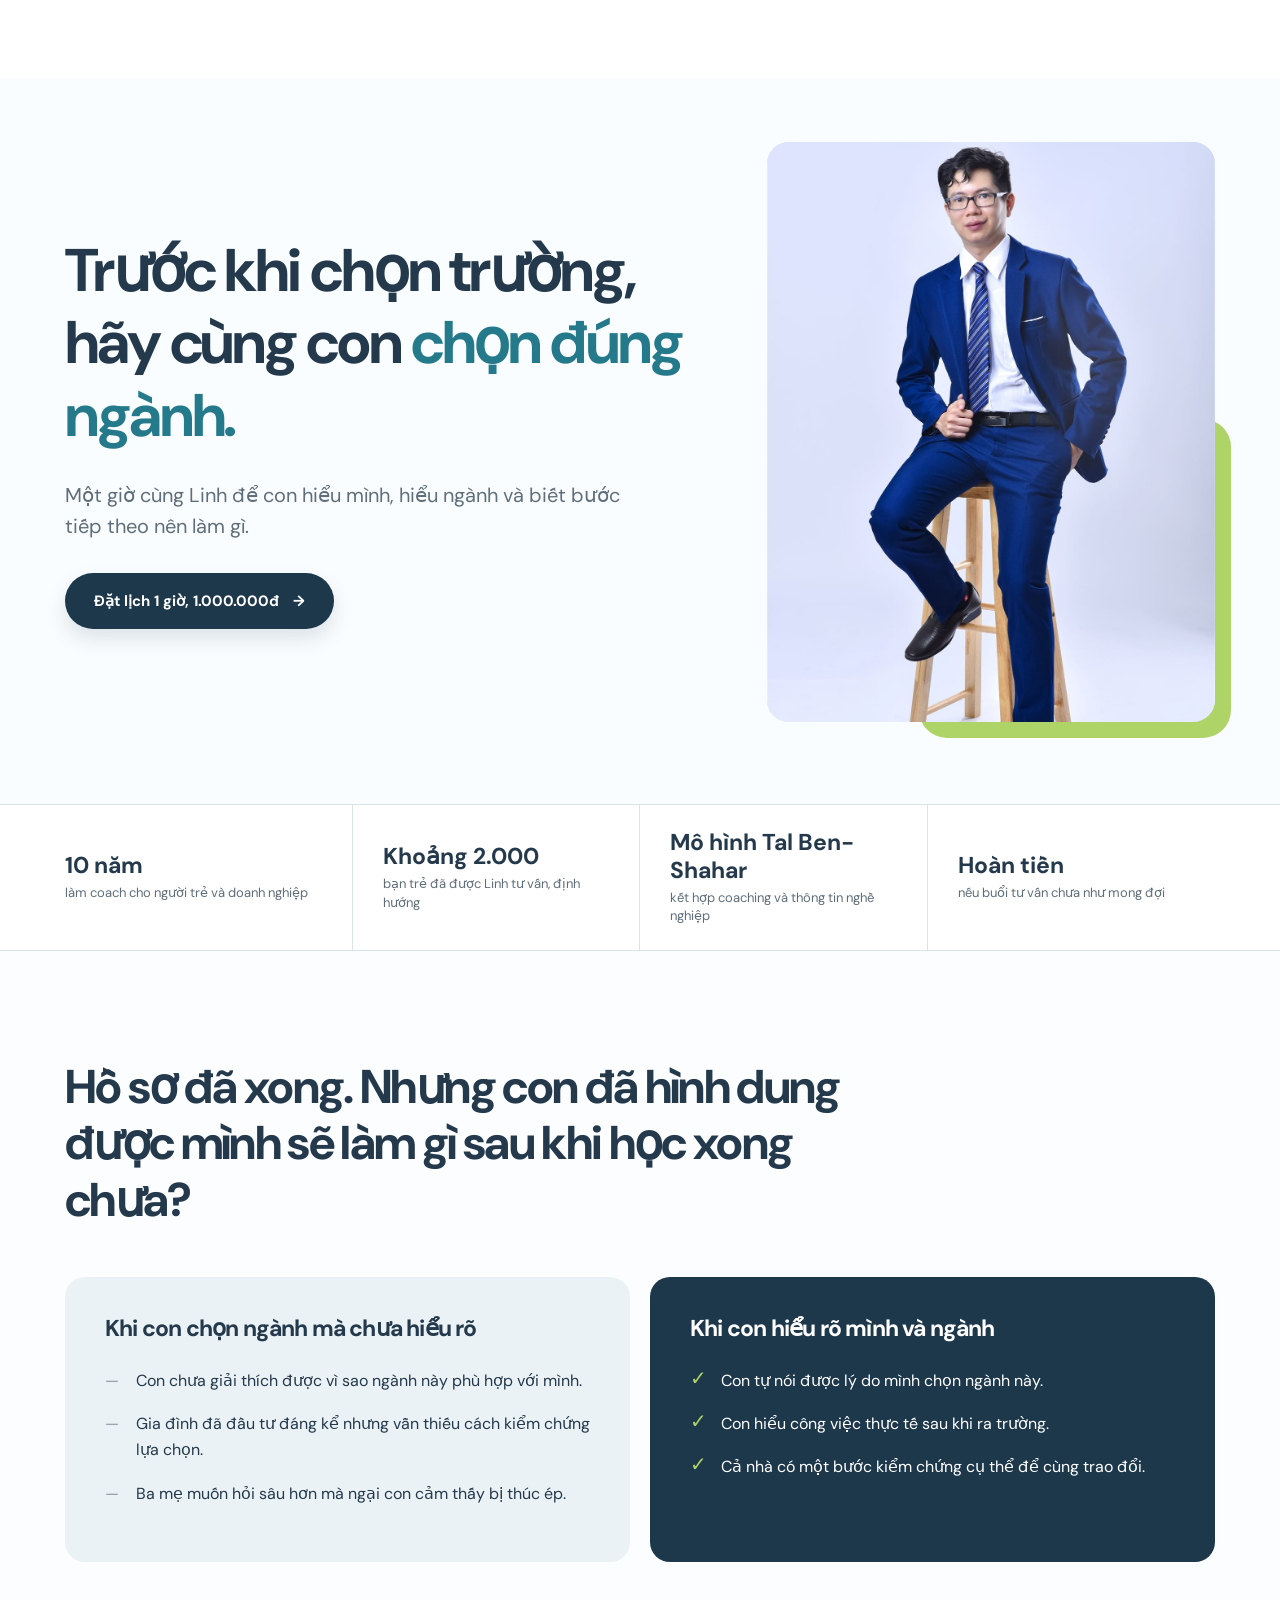
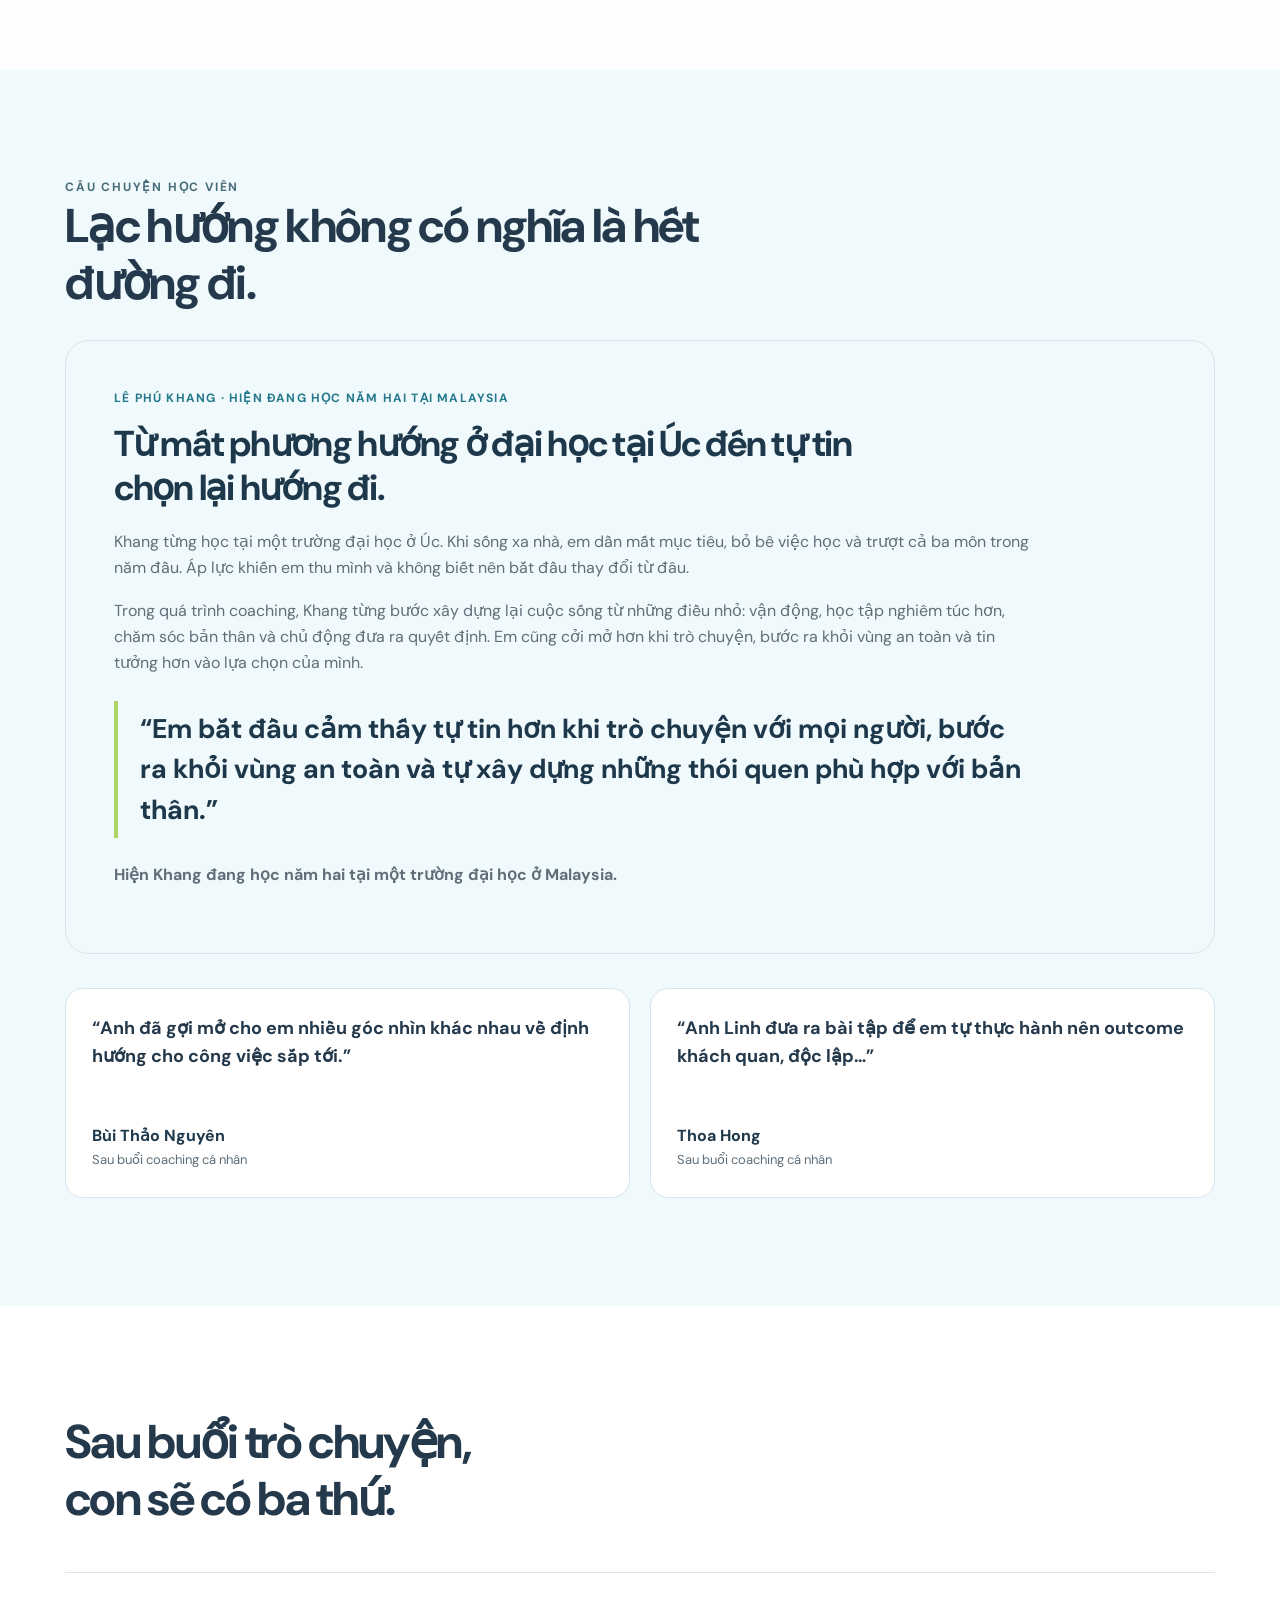
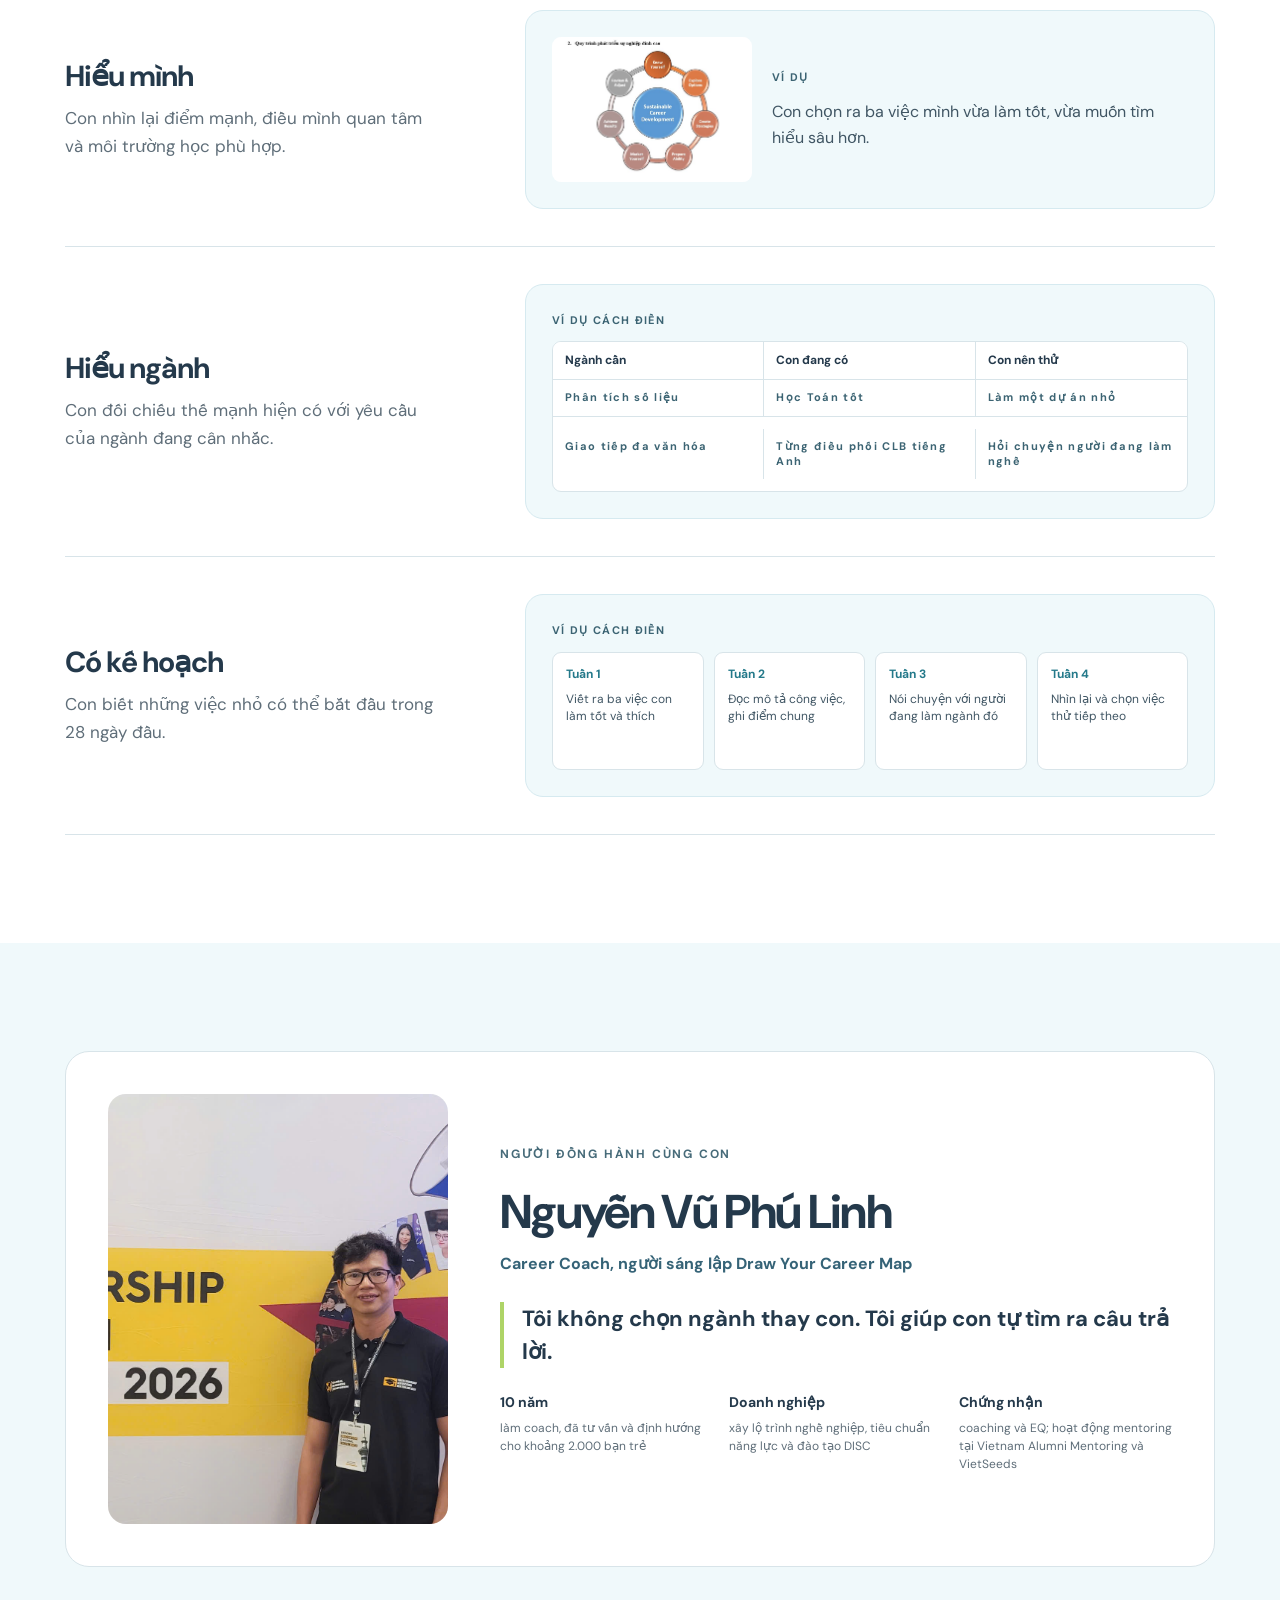
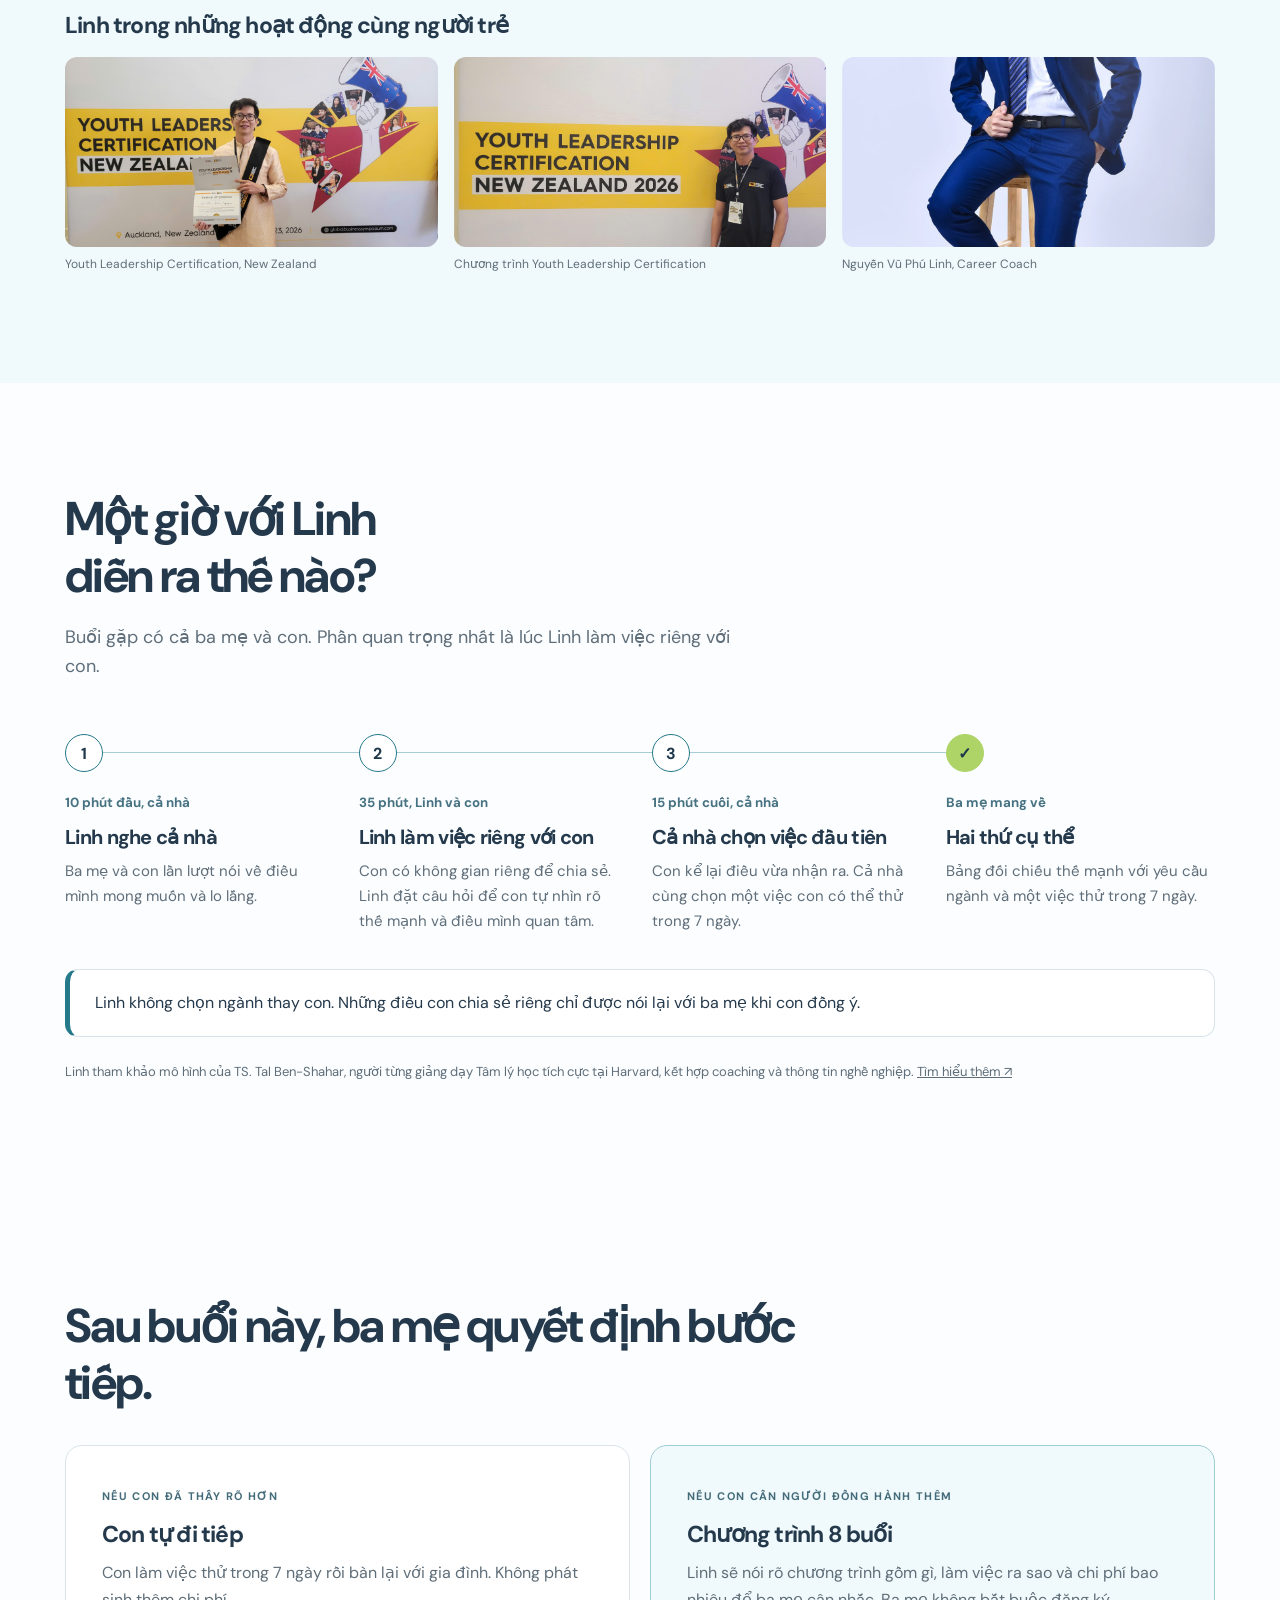
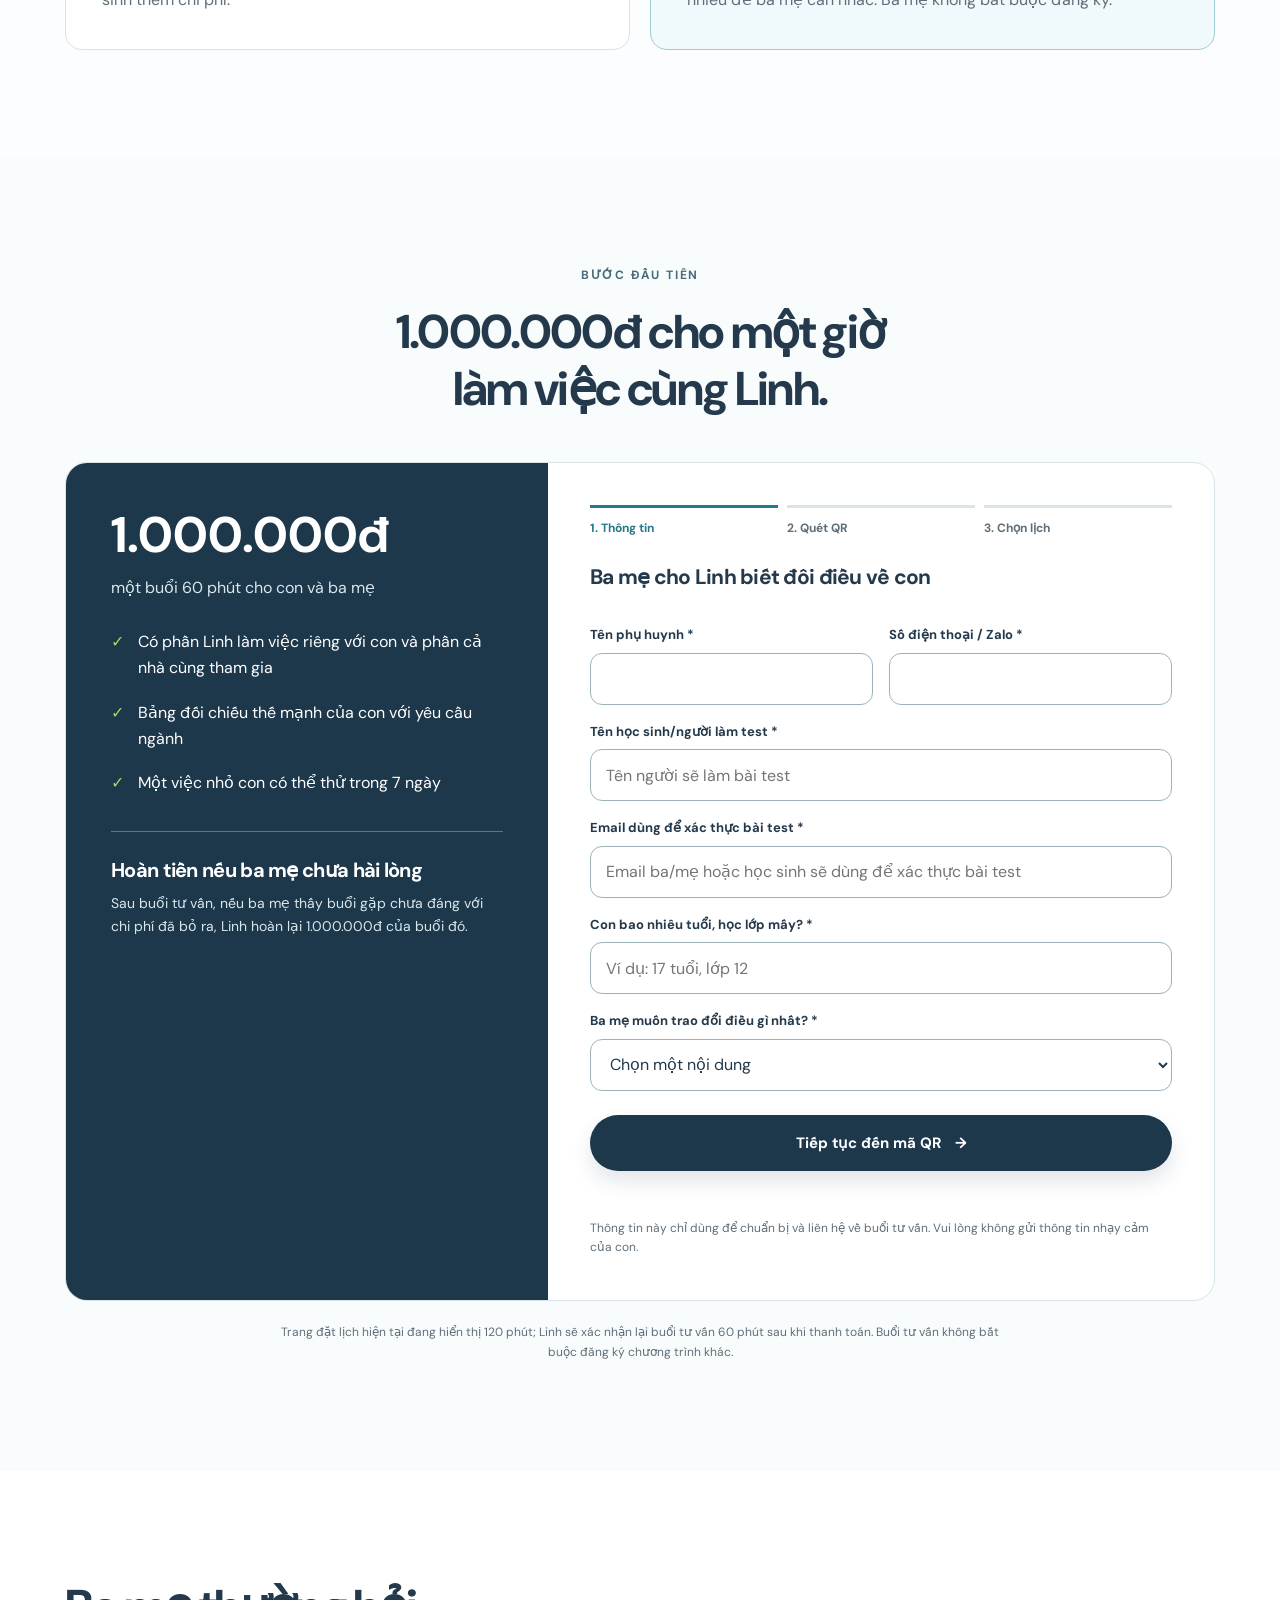
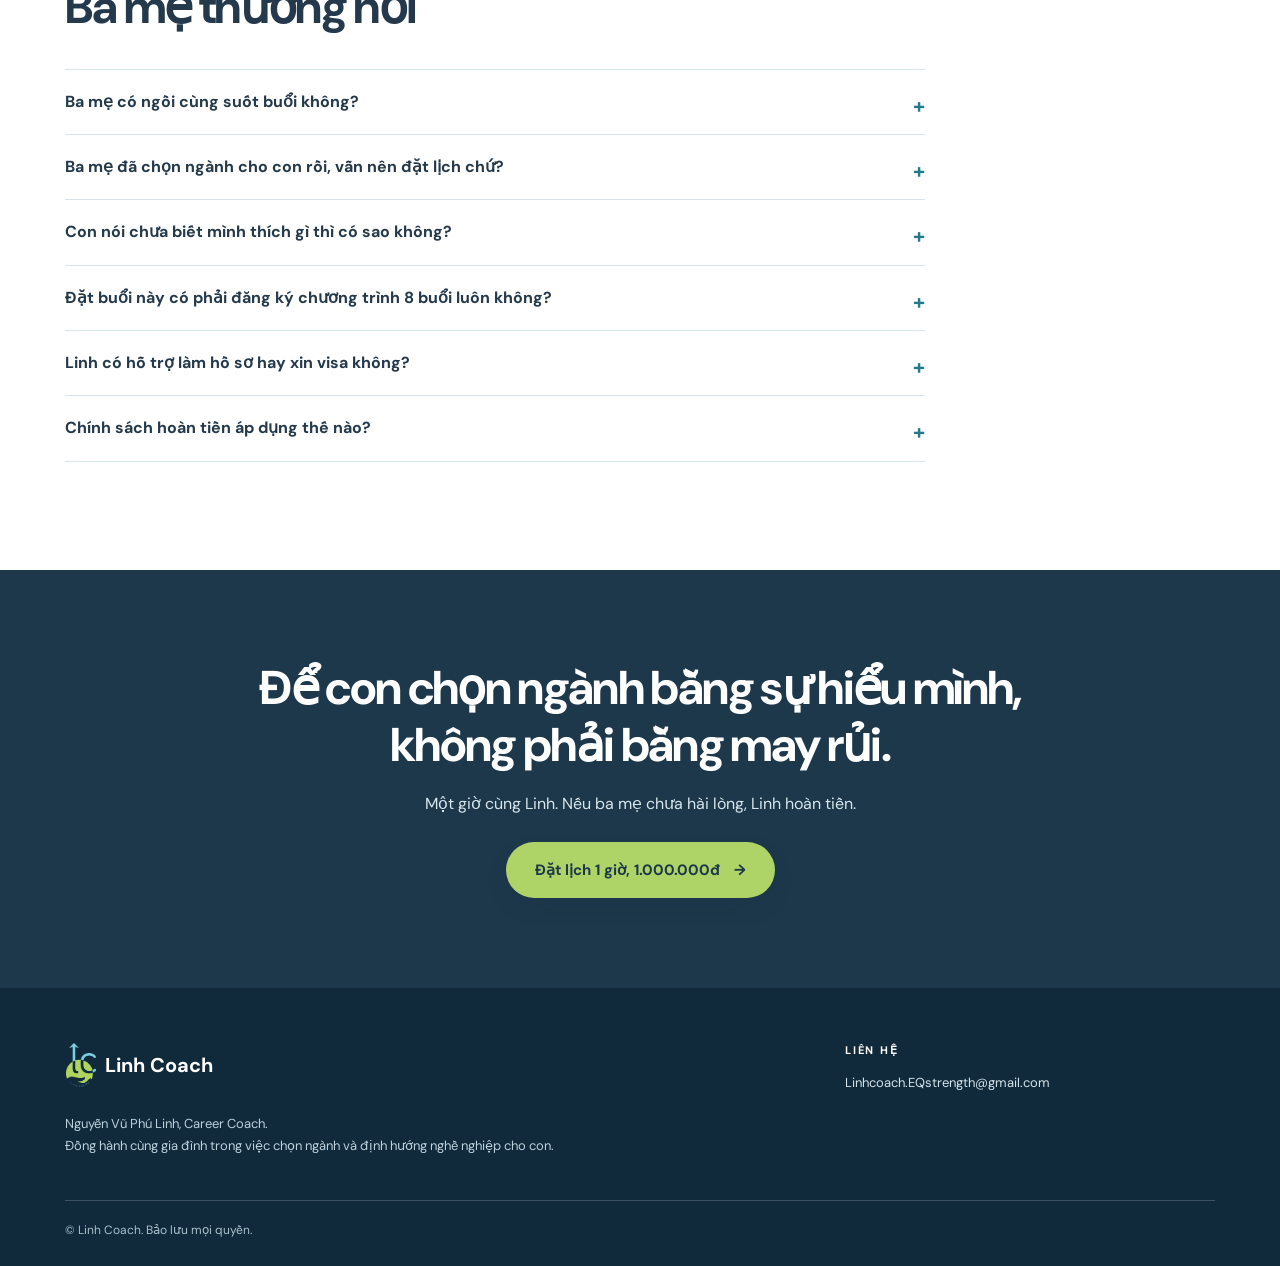
==== commit 68d53669: "Remove duplicate homepage navigation" ====
--- a/index.html
+++ b/index.html
@@ -26,13 +26,6 @@
   <link rel="stylesheet" href="/reference.css">
 </head>
 <body>
-  <header class="site-header">
-    <div class="wrap header-inner">
-      <a class="brand" href="#top" aria-label="Linh Coach — về đầu trang"><img src="/public/assets/logo-full.png" width="42" height="42" alt=""><span>Linh Coach</span></a>
-      <nav id="main-navigation" aria-label="Điều hướng chính"><a href="#ve-linh">Về Linh</a><a href="#buoi-tu-van">Buổi tư vấn</a><a href="#phan-hoi">Câu chuyện học viên</a><a href="#hoi-nhap">Bài test hòa nhập</a><a href="#hoi-dap">Hỏi đáp</a><a href="/qua-tang">Quà tặng</a></nav><button class="menu-toggle" id="menu-toggle" type="button" aria-expanded="false" aria-controls="main-navigation"><span aria-hidden="true">☰</span><span class="menu-toggle-label">Menu</span></button>
-      <a class="button button-small" href="#dat-lich">Đặt lịch 1 giờ <span aria-hidden="true">→</span></a>
-    </div>
-  </header>
   <main id="top">
     <section class="hero section" aria-labelledby="hero-title"><div class="wrap hero-grid">
       <div class="hero-copy"><h1 id="hero-title">Trước khi chọn trường, hãy cùng con <em>chọn đúng ngành.</em></h1><p>Một giờ cùng Linh để con hiểu mình, hiểu ngành và biết bước tiếp theo nên làm gì.</p><a class="button" href="#dat-lich">Đặt lịch 1 giờ, 1.000.000đ <span aria-hidden="true">→</span></a></div>
--- a/reference.css
+++ b/reference.css
@@ -167,3 +167,40 @@
 @media(max-width:900px){.section{padding:76px 0}.site-header nav{gap:16px}.hero-grid{gap:35px}.hero-visual img{height:500px}.about-card{grid-template-columns:270px 1fr;gap:25px;padding:25px}.fact-grid{grid-template-columns:1fr}.trust-grid{grid-template-columns:repeat(2,1fr)}.trust-grid p:nth-child(2){border-right:0}.trust-grid p:nth-child(-n+2){border-bottom:1px solid var(--line)}.timeline{grid-template-columns:repeat(2,1fr)}.timeline article:nth-child(2):before{display:none}.booking-grid{grid-template-columns:1fr}.booking-right,.price-card{padding:34px}}
 @media(max-width:680px){.wrap{width:min(100% - 32px,500px)}.site-header nav{display:none}.header-inner{height:68px}.brand{font-size:17px}.button-small{font-size:12px;padding:10px 15px}.section{padding:62px 0}.hero{padding-top:35px}.hero-grid,.contrast-grid,.benefit-row,.about-card,.next-grid,.footer-grid{grid-template-columns:1fr}.hero-grid{gap:35px}.hero-copy h1{font-size:39px}.hero-copy p{font-size:17px}.hero-visual{padding:0 14px 0 0}.hero-visual img{height:420px}.trust-grid strong{font-size:18px}.trust-grid p{padding:18px 12px;min-height:90px}.trust-grid p:first-child{padding-left:12px}.trust-grid span{font-size:11px}.problem h2,.benefits h2,.reviews h2{font-size:32px}.contrast-grid article{padding:25px}.benefit-row{gap:22px;padding:30px 0}.benefit-example.with-image{grid-template-columns:1fr}.week-grid{grid-template-columns:repeat(2,1fr)}.about-card>img{height:310px}.gallery{display:grid;grid-template-columns:repeat(3,80%);overflow-x:auto;scroll-snap-type:x mandatory}.gallery figure{scroll-snap-align:start}.gallery img{height:180px}.timeline{grid-template-columns:1fr;gap:12px;margin-top:35px}.timeline article{padding:10px 0 20px 55px}.timeline article:before{top:22px;left:18px;bottom:-15px;right:auto;height:auto;border-top:0;border-left:1px solid #a6cdd5}.timeline article:last-child:before{display:none}.timeline-dot{top:5px}.review-grid{display:grid;grid-template-columns:repeat(3,87%);overflow-x:auto;scroll-snap-type:x mandatory}.review-grid figure{scroll-snap-align:start;min-height:275px}.price-card>strong{font-size:42px}.field-grid{grid-template-columns:1fr;gap:0}.booking-right{padding:24px}.footer-grid{gap:25px}.button:not(.button-small){width:100%}.closing h2{font-size:29px}}
 @media(prefers-reduced-motion:reduce){html{scroll-behavior:auto}.button{transition:none}}
+
+
+/* Persistent primary navigation */
+html{scroll-padding-top:100px}
+body{padding-top:78px}
+.site-header{position:fixed;inset:0 0 auto;z-index:1000}
+.menu-toggle{display:none}
+.review-feature{margin:28px 0 34px;padding:clamp(24px,4vw,48px);border:1px solid var(--line);border-radius:24px;background:var(--pale)}
+.review-feature-copy{max-width:920px}
+.review-feature-label{margin-bottom:14px;color:var(--teal);font-size:12px;font-weight:700;letter-spacing:.1em}
+.review-feature h3{max-width:780px;margin-bottom:20px;color:var(--navy);font-size:clamp(24px,3vw,36px)}
+.review-feature-copy>p:not(.review-feature-label){margin:0 0 16px;color:var(--muted)}
+.review-feature blockquote{margin:24px 0;padding:8px 0 8px 22px;border-left:4px solid var(--green);color:var(--navy);font-size:clamp(20px,2.3vw,27px);font-weight:700;line-height:1.5}
+.review-feature .review-feature-outcome{margin:24px 0 0;color:var(--navy);font-weight:700}
+.review-grid{display:grid;grid-template-columns:repeat(2,minmax(0,1fr));gap:20px;margin-top:25px}
+.review-card{display:flex;flex-direction:column;min-height:210px;padding:26px;border:1px solid var(--line);border-radius:18px;background:#fff}
+.review-card blockquote{flex:1;color:var(--ink);font-size:18px;line-height:1.55}
+.review-author{margin-top:22px;color:var(--navy);font-weight:700}
+.review-context{color:var(--muted);font-size:13px}
+.footer-grid{grid-template-columns:minmax(0,2fr) minmax(0,1fr)}
+@media(max-width:680px){
+  body{padding-top:68px}
+  html{scroll-padding-top:82px}
+  .header-inner{height:68px;gap:8px}
+  .brand{font-size:16px;gap:7px}
+  .brand img{width:36px;height:36px}
+  .button-small{min-height:40px;padding:9px 11px;font-size:11px}
+  .menu-toggle{display:inline-flex;align-items:center;justify-content:center;gap:5px;min-height:40px;padding:8px 10px;border:1px solid var(--line);border-radius:99px;background:#fff;color:var(--navy);font-size:12px;font-weight:700}
+  .site-header nav{display:none}
+  .site-header nav.is-open{position:absolute;top:100%;left:16px;right:16px;display:flex;flex-direction:column;align-items:stretch;gap:0;padding:8px 16px;background:#fff;border:1px solid var(--line);border-radius:14px;box-shadow:0 14px 34px rgba(29,55,75,.14)}
+  .site-header nav.is-open a{padding:12px 4px;border-bottom:1px solid var(--line)}
+  .site-header nav.is-open a:last-child{border-bottom:0}
+  .review-grid{grid-template-columns:1fr}
+  .review-card{min-height:0}
+}
+
+.footer-grid a{overflow-wrap:anywhere}
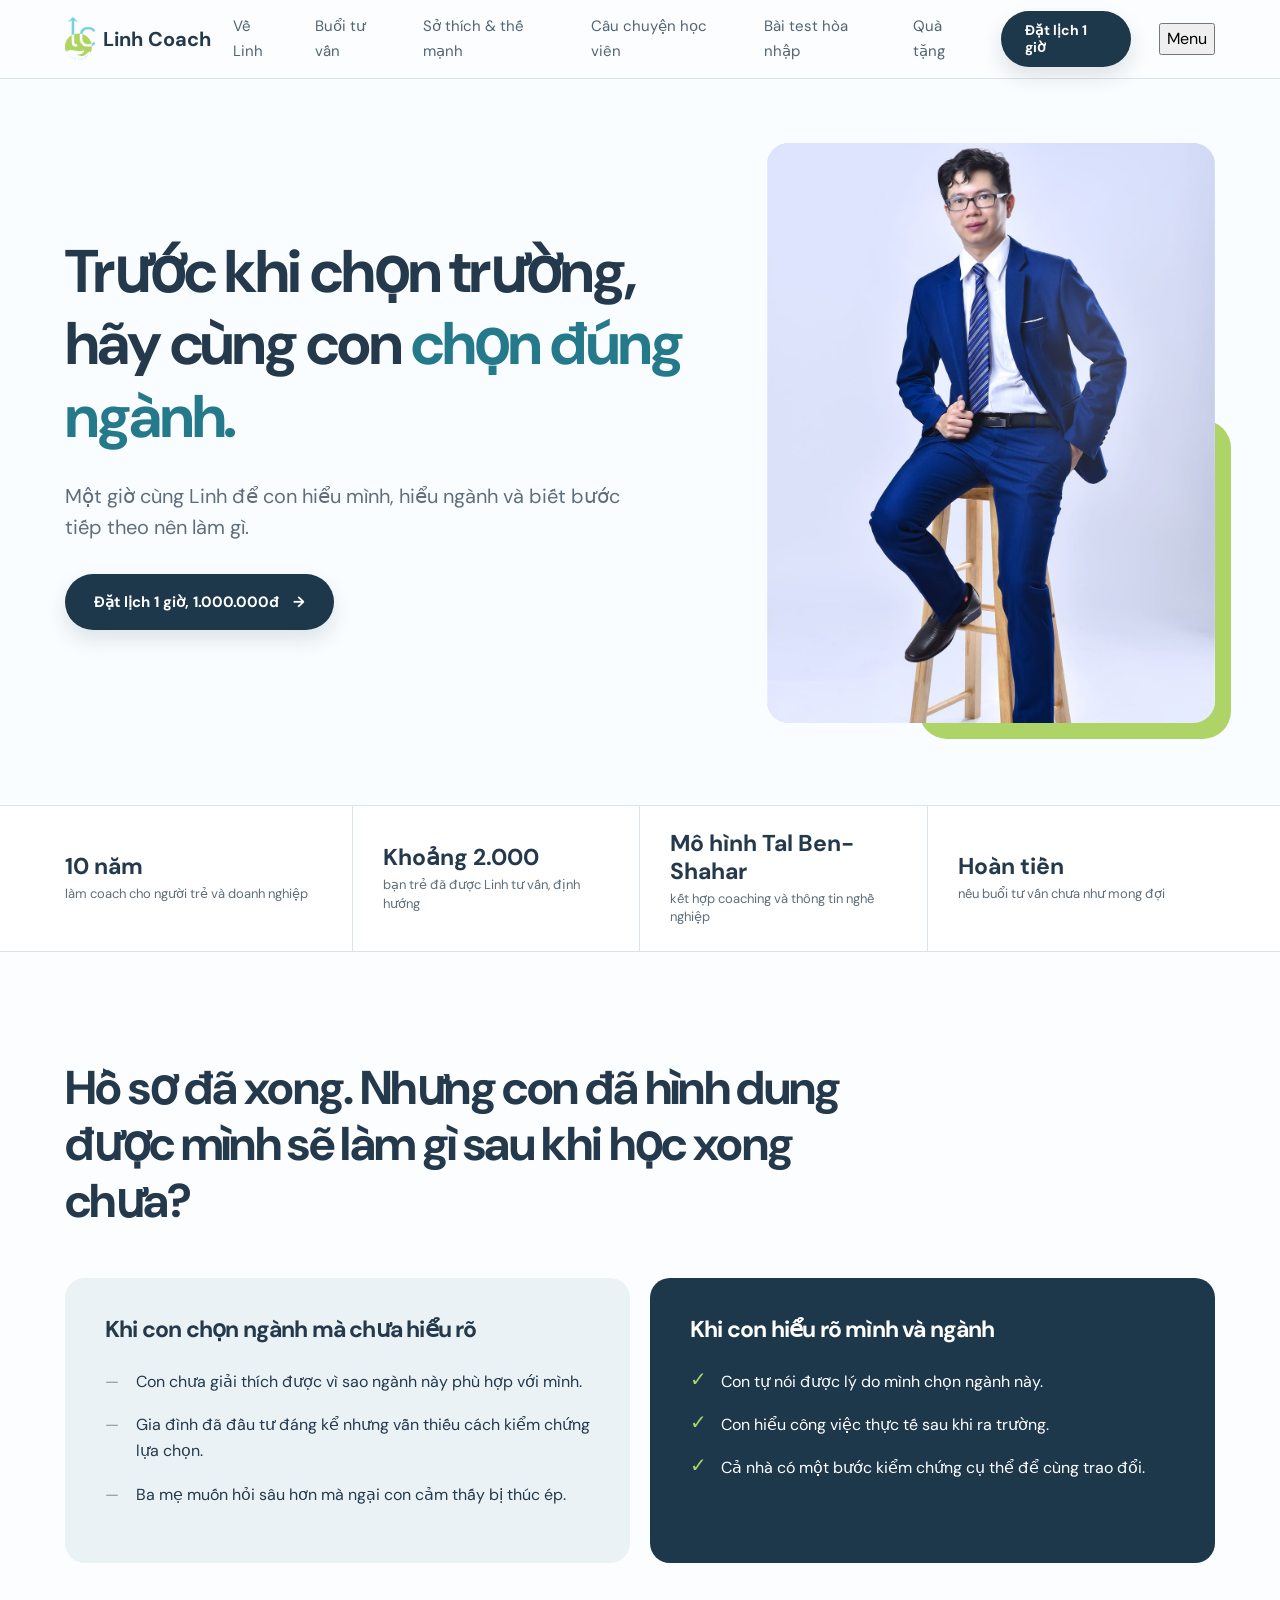
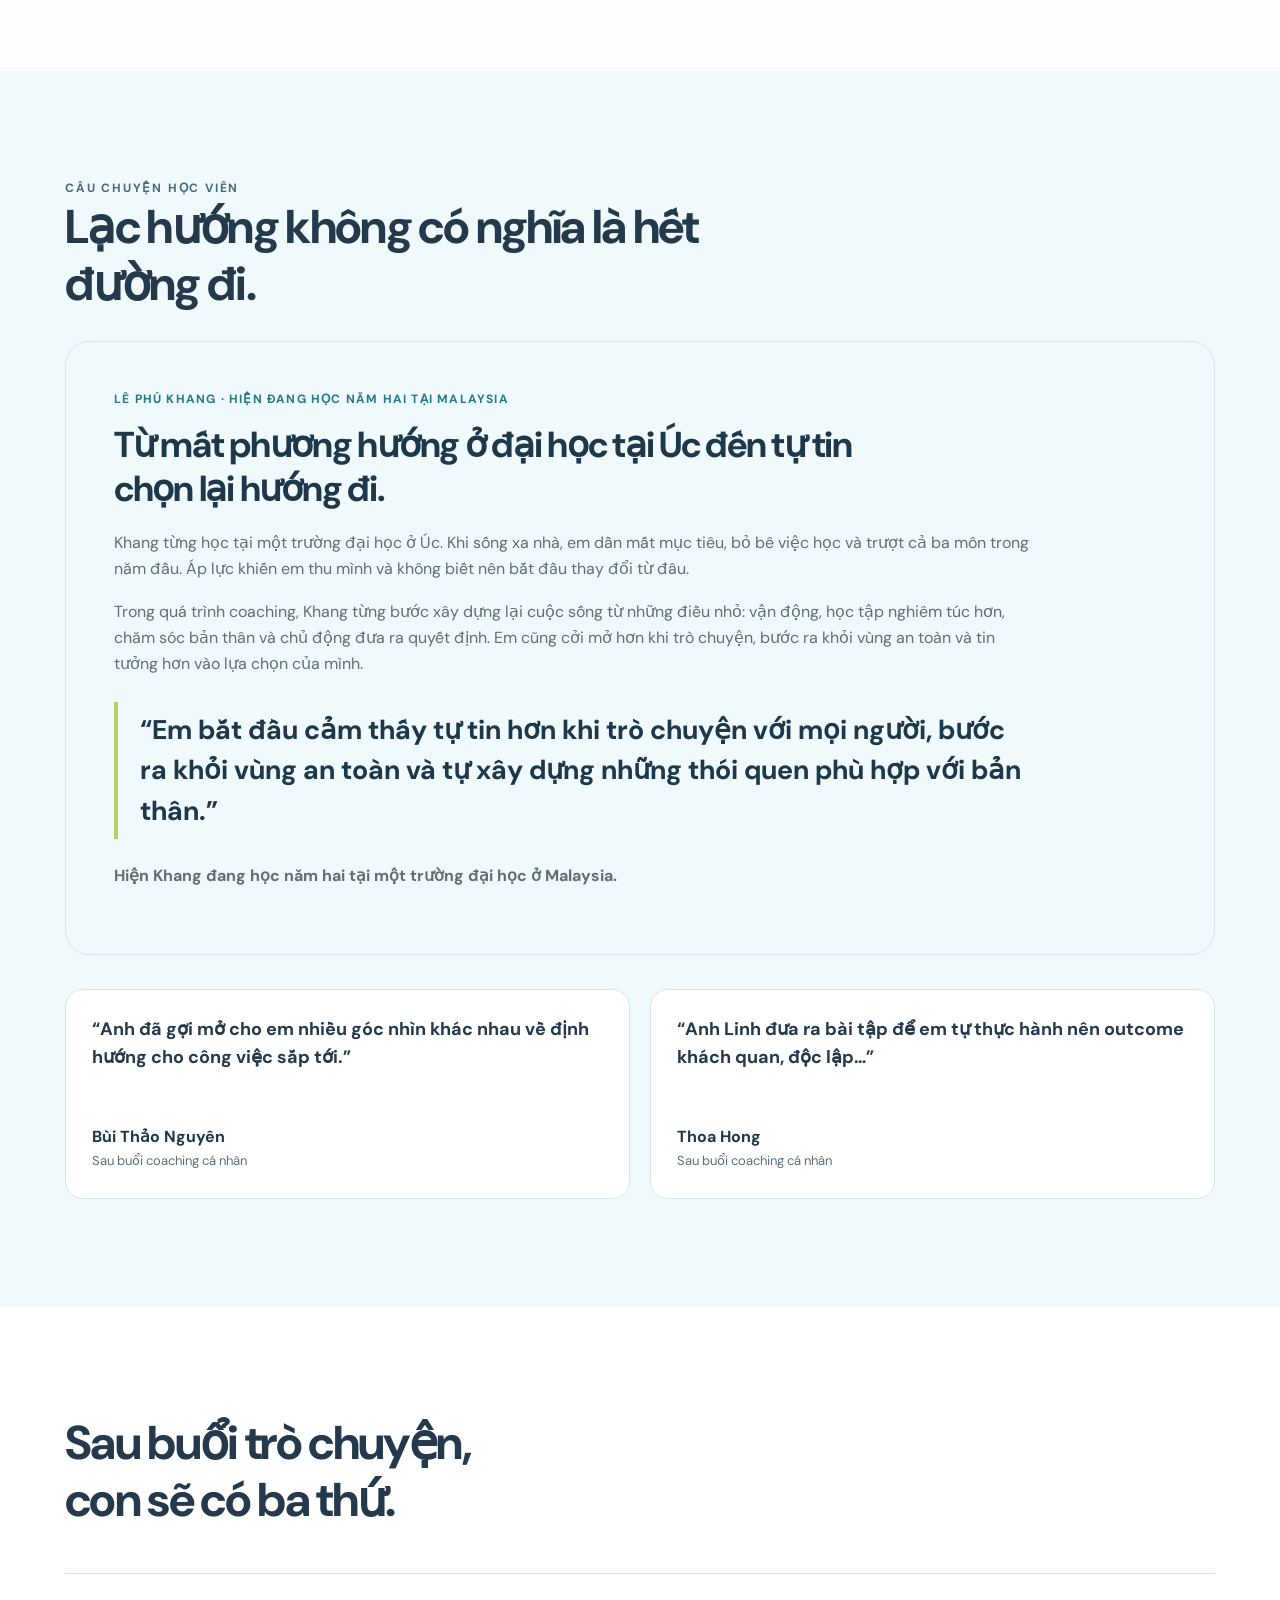
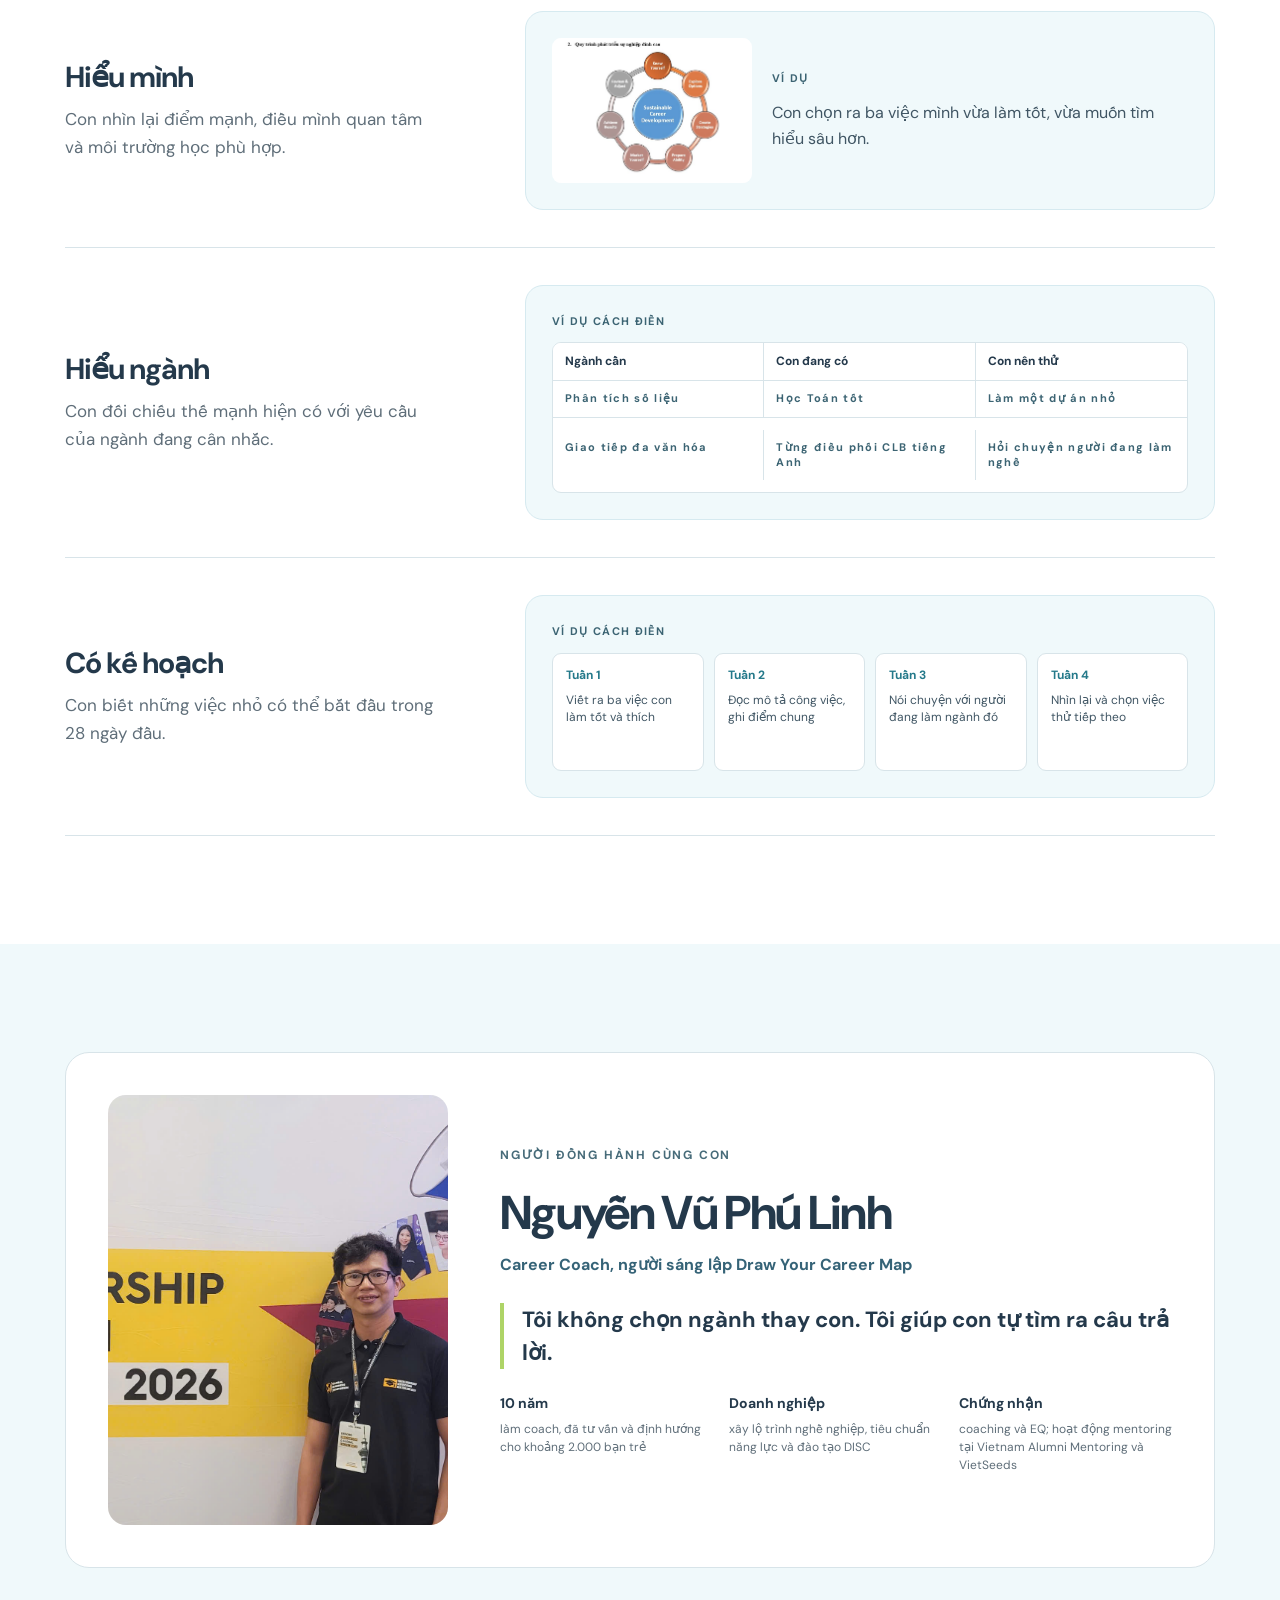
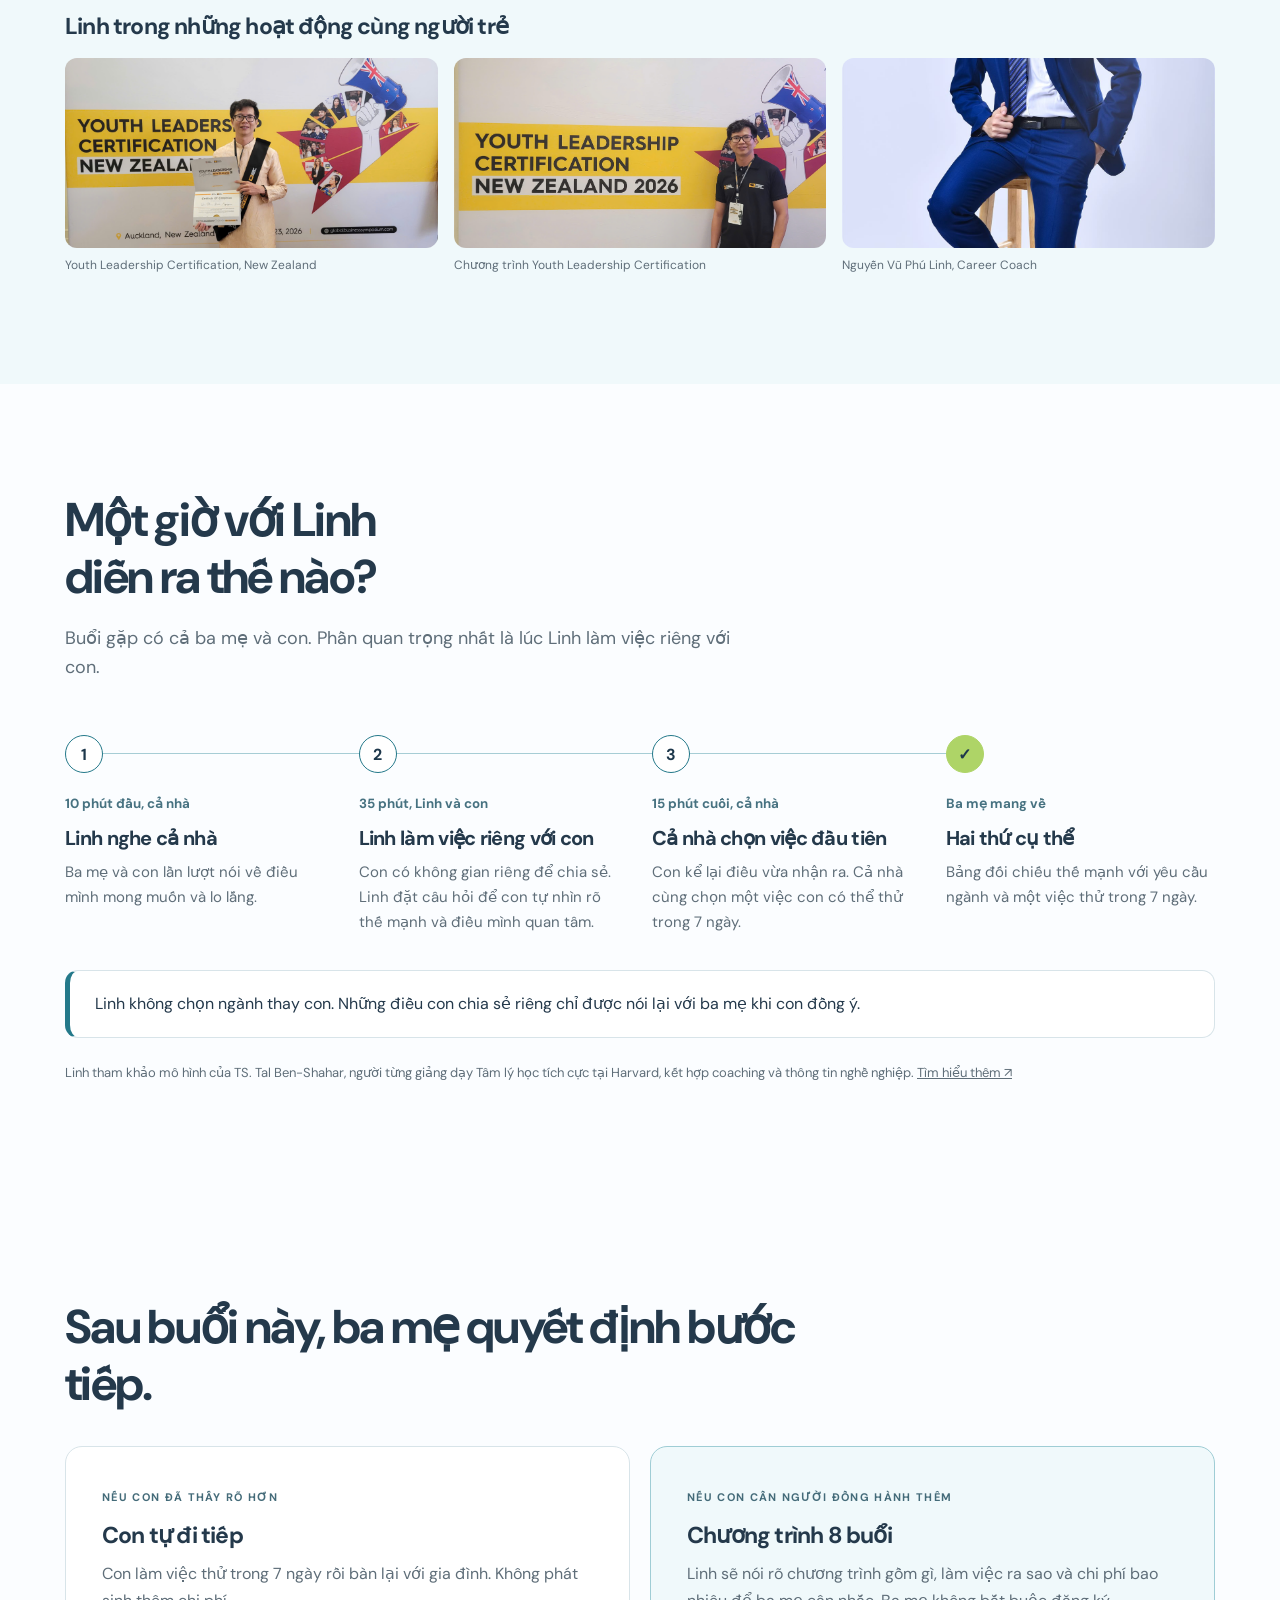
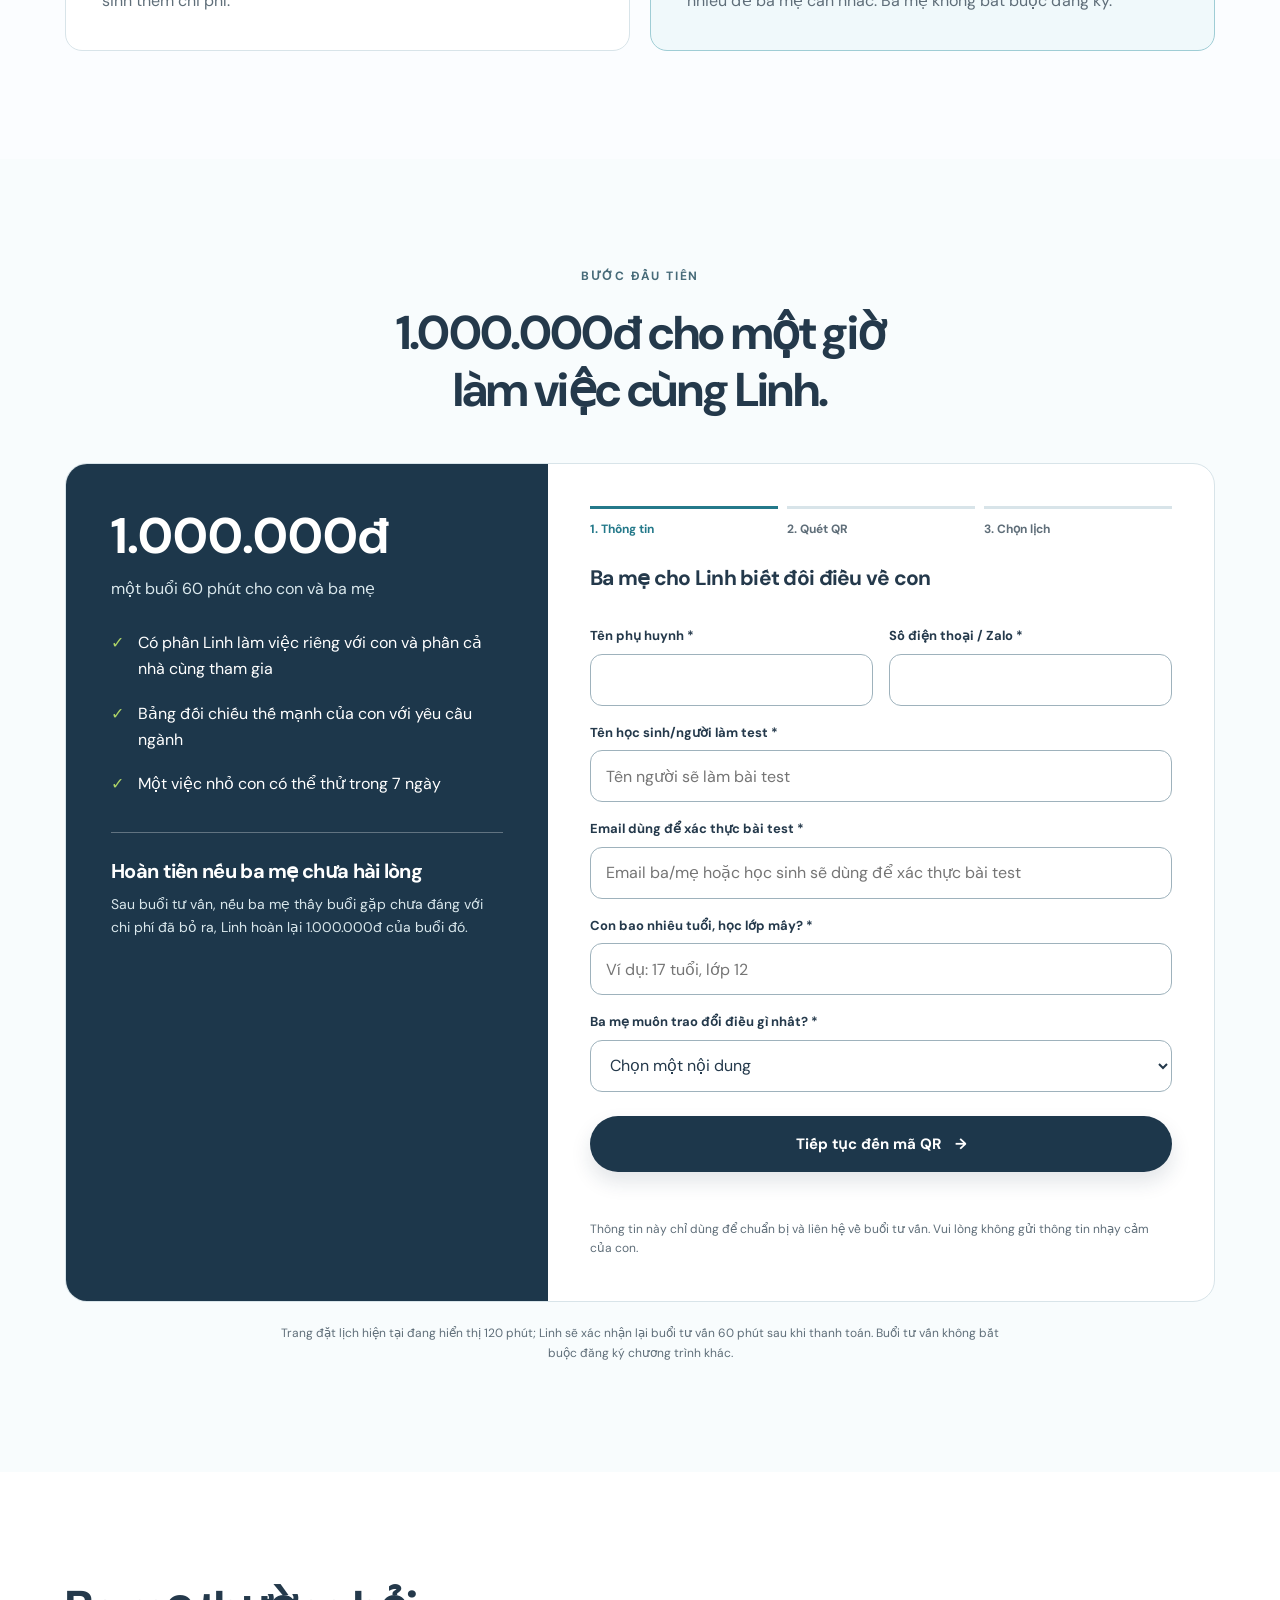
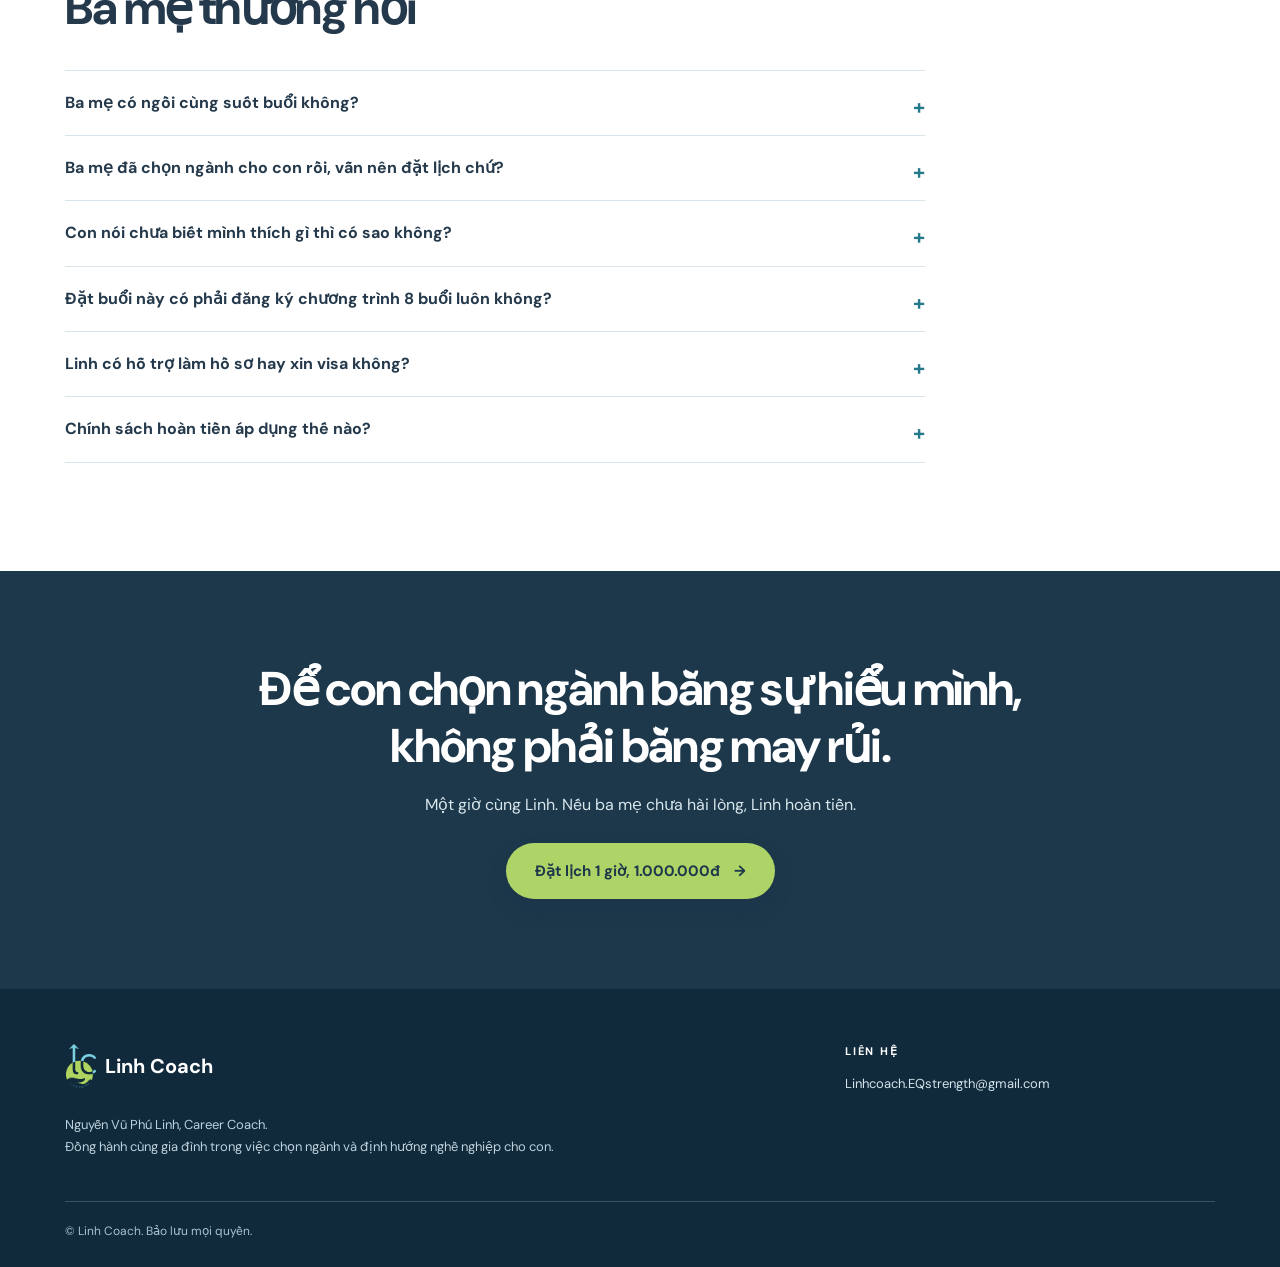
==== commit 572149cd: "Link assessment from primary site navigation" ====
--- a/index.html
+++ b/index.html
@@ -26,6 +26,14 @@
   <link rel="stylesheet" href="/reference.css">
 </head>
 <body>
+  <header class="site-header">
+    <div class="wrap header-inner">
+      <a class="brand" href="#top" aria-label="Linh Coach — về trang chủ"><img src="/public/assets/logo-full.png" width="42" height="42" alt=""><span>Linh Coach</span></a>
+      <nav id="main-navigation" aria-label="Điều hướng chính"><a href="#ve-linh">Về Linh</a><a href="#buoi-tu-van">Buổi tư vấn</a><a href="/kham-pha-so-thich-the-manh">Sở thích &amp; thế mạnh</a><a href="#phan-hoi">Câu chuyện học viên</a><a href="/test">Bài test hòa nhập</a><a href="/qua-tang">Quà tặng</a></nav>
+      <a class="button button-small" href="#dat-lich">Đặt lịch 1 giờ</a>
+      <button class="menu-toggle" id="menu-toggle" type="button" aria-expanded="false" aria-controls="main-navigation">Menu</button>
+    </div>
+  </header>
   <main id="top">
     <section class="hero section" aria-labelledby="hero-title"><div class="wrap hero-grid">
       <div class="hero-copy"><h1 id="hero-title">Trước khi chọn trường, hãy cùng con <em>chọn đúng ngành.</em></h1><p>Một giờ cùng Linh để con hiểu mình, hiểu ngành và biết bước tiếp theo nên làm gì.</p><a class="button" href="#dat-lich">Đặt lịch 1 giờ, 1.000.000đ <span aria-hidden="true">→</span></a></div>
@@ -79,6 +87,10 @@
   <footer class="footer"><div class="wrap footer-grid"><div><a class="brand" href="#top"><img src="/public/assets/logo-full.png" width="42" height="42" alt=""><span>Linh Coach</span></a><p>Nguyễn Vũ Phú Linh, Career Coach.<br>Đồng hành cùng gia đình trong việc chọn ngành và định hướng nghề nghiệp cho con.</p></div><div><h4>LIÊN HỆ</h4><a href="mailto:Linhcoach.EQstrength@gmail.com">Linhcoach.EQstrength@gmail.com</a></div></div><div class="wrap copyright">© Linh Coach. Bảo lưu mọi quyền.</div></footer>
   <script src="/main.js" defer></script>
   <script src="/embed-height.js" defer></script>
+
+  <script>
+    (() => { const toggle = document.getElementById('menu-toggle'); const nav = document.getElementById('main-navigation'); if (!toggle || !nav) return; const close = () => { toggle.setAttribute('aria-expanded', 'false'); nav.classList.remove('is-open'); }; toggle.addEventListener('click', () => { const open = toggle.getAttribute('aria-expanded') === 'true'; toggle.setAttribute('aria-expanded', String(!open)); nav.classList.toggle('is-open', !open); }); nav.querySelectorAll('a').forEach(link => link.addEventListener('click', close)); document.addEventListener('keydown', event => { if (event.key === 'Escape') close(); }); })();
+  </script>
 </body>
 </html>
 
--- a/reference.css
+++ b/reference.css
@@ -171,9 +171,6 @@
 
 /* Persistent primary navigation */
 html{scroll-padding-top:100px}
-body{padding-top:78px}
-.site-header{position:fixed;inset:0 0 auto;z-index:1000}
-.menu-toggle{display:none}
 .review-feature{margin:28px 0 34px;padding:clamp(24px,4vw,48px);border:1px solid var(--line);border-radius:24px;background:var(--pale)}
 .review-feature-copy{max-width:920px}
 .review-feature-label{margin-bottom:14px;color:var(--teal);font-size:12px;font-weight:700;letter-spacing:.1em}
@@ -188,19 +185,41 @@
 .review-context{color:var(--muted);font-size:13px}
 .footer-grid{grid-template-columns:minmax(0,2fr) minmax(0,1fr)}
 @media(max-width:680px){
-  body{padding-top:68px}
   html{scroll-padding-top:82px}
-  .header-inner{height:68px;gap:8px}
   .brand{font-size:16px;gap:7px}
   .brand img{width:36px;height:36px}
   .button-small{min-height:40px;padding:9px 11px;font-size:11px}
-  .menu-toggle{display:inline-flex;align-items:center;justify-content:center;gap:5px;min-height:40px;padding:8px 10px;border:1px solid var(--line);border-radius:99px;background:#fff;color:var(--navy);font-size:12px;font-weight:700}
-  .site-header nav{display:none}
-  .site-header nav.is-open{position:absolute;top:100%;left:16px;right:16px;display:flex;flex-direction:column;align-items:stretch;gap:0;padding:8px 16px;background:#fff;border:1px solid var(--line);border-radius:14px;box-shadow:0 14px 34px rgba(29,55,75,.14)}
-  .site-header nav.is-open a{padding:12px 4px;border-bottom:1px solid var(--line)}
-  .site-header nav.is-open a:last-child{border-bottom:0}
   .review-grid{grid-template-columns:1fr}
   .review-card{min-height:0}
 }
 
 .footer-grid a{overflow-wrap:anywhere}
+
+/* Shared dark primary menu used on the standalone gift page. */
+.gift-page{padding-top:78px}
+html{scroll-padding-top:96px}
+.global-nav{position:fixed;inset:0 0 auto;z-index:1000;background:#0d1517;color:#f5f6f6;border-bottom:1px solid #ffffff24}
+.global-nav-inner{width:min(1450px,calc(100% - 48px));min-height:78px;margin:0 auto;display:flex;align-items:center;justify-content:space-between;gap:24px}
+.global-nav .brand{color:#fff;font-size:19px;gap:9px}
+.global-nav .brand img{width:34px;height:44px}
+.global-nav nav{display:flex;align-items:center;justify-content:space-between;gap:clamp(12px,1.8vw,28px);flex:1}
+.global-nav nav a{color:#f3f4f4;font-size:13px;font-weight:700;line-height:1.35;letter-spacing:.035em;text-transform:uppercase}
+.global-nav nav a:hover,.global-nav nav a[aria-current=page]{color:var(--green)}
+.global-menu-toggle{display:none}
+@media(max-width:980px){
+ .global-nav-inner{gap:14px}
+ .global-nav .brand{font-size:17px}
+ .global-nav nav{gap:12px}
+ .global-nav nav a{font-size:11px}
+}
+@media(max-width:680px){
+ .gift-page{padding-top:68px}
+ .global-nav-inner{width:calc(100% - 32px);min-height:68px;gap:8px}
+ .global-nav .brand{font-size:16px}
+ .global-nav .brand img{width:32px;height:38px}
+ .global-menu-toggle{display:inline-flex;align-items:center;justify-content:center;gap:6px;min-height:40px;padding:8px 11px;border:1px solid #ffffff55;border-radius:99px;background:transparent;color:#fff;font-size:12px;font-weight:700}
+ .global-nav nav{display:none}
+ .global-nav nav.is-open{position:absolute;top:100%;left:16px;right:16px;display:flex;flex-direction:column;align-items:stretch;gap:0;padding:8px 16px;background:#101a1d;border:1px solid #ffffff35;border-radius:14px;box-shadow:0 14px 34px rgba(0,0,0,.24)}
+ .global-nav nav.is-open a{padding:13px 4px;border-bottom:1px solid #ffffff24;font-size:12px}
+ .global-nav nav.is-open a:last-child{border-bottom:0}
+}
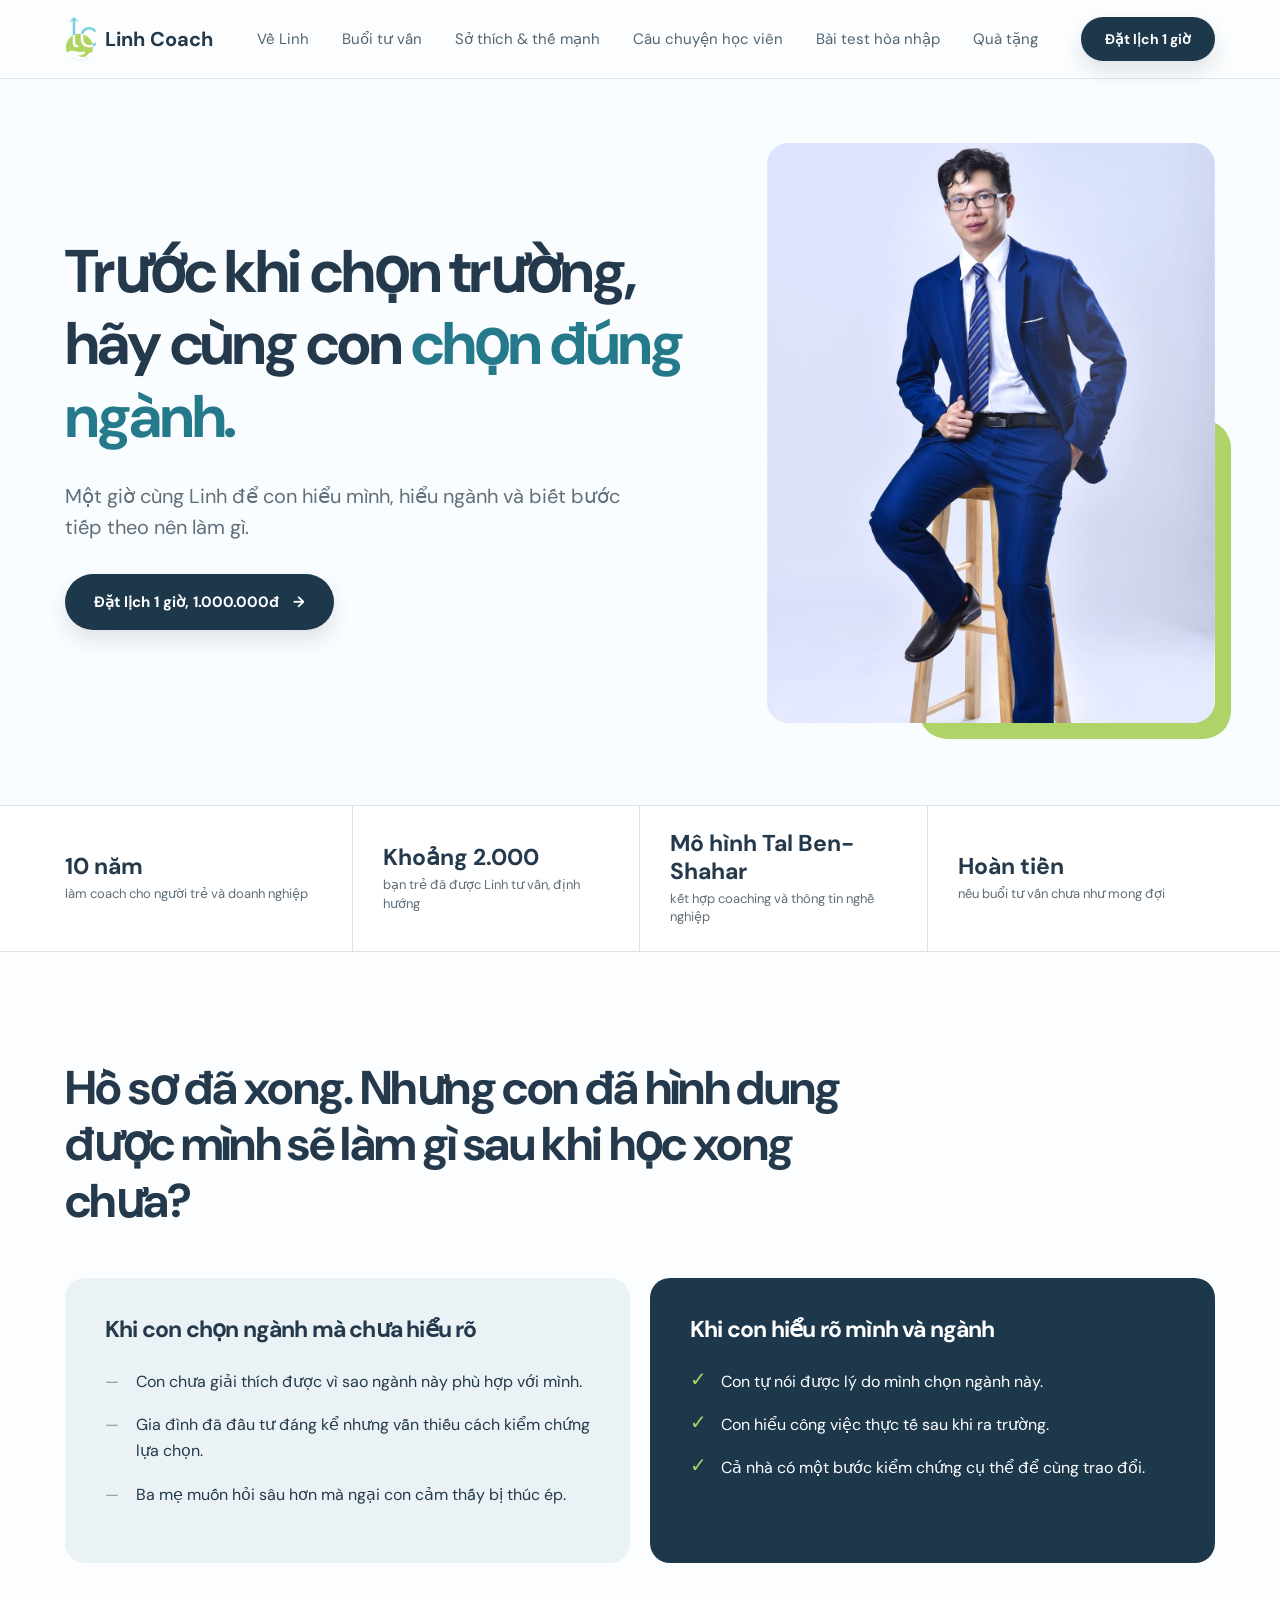
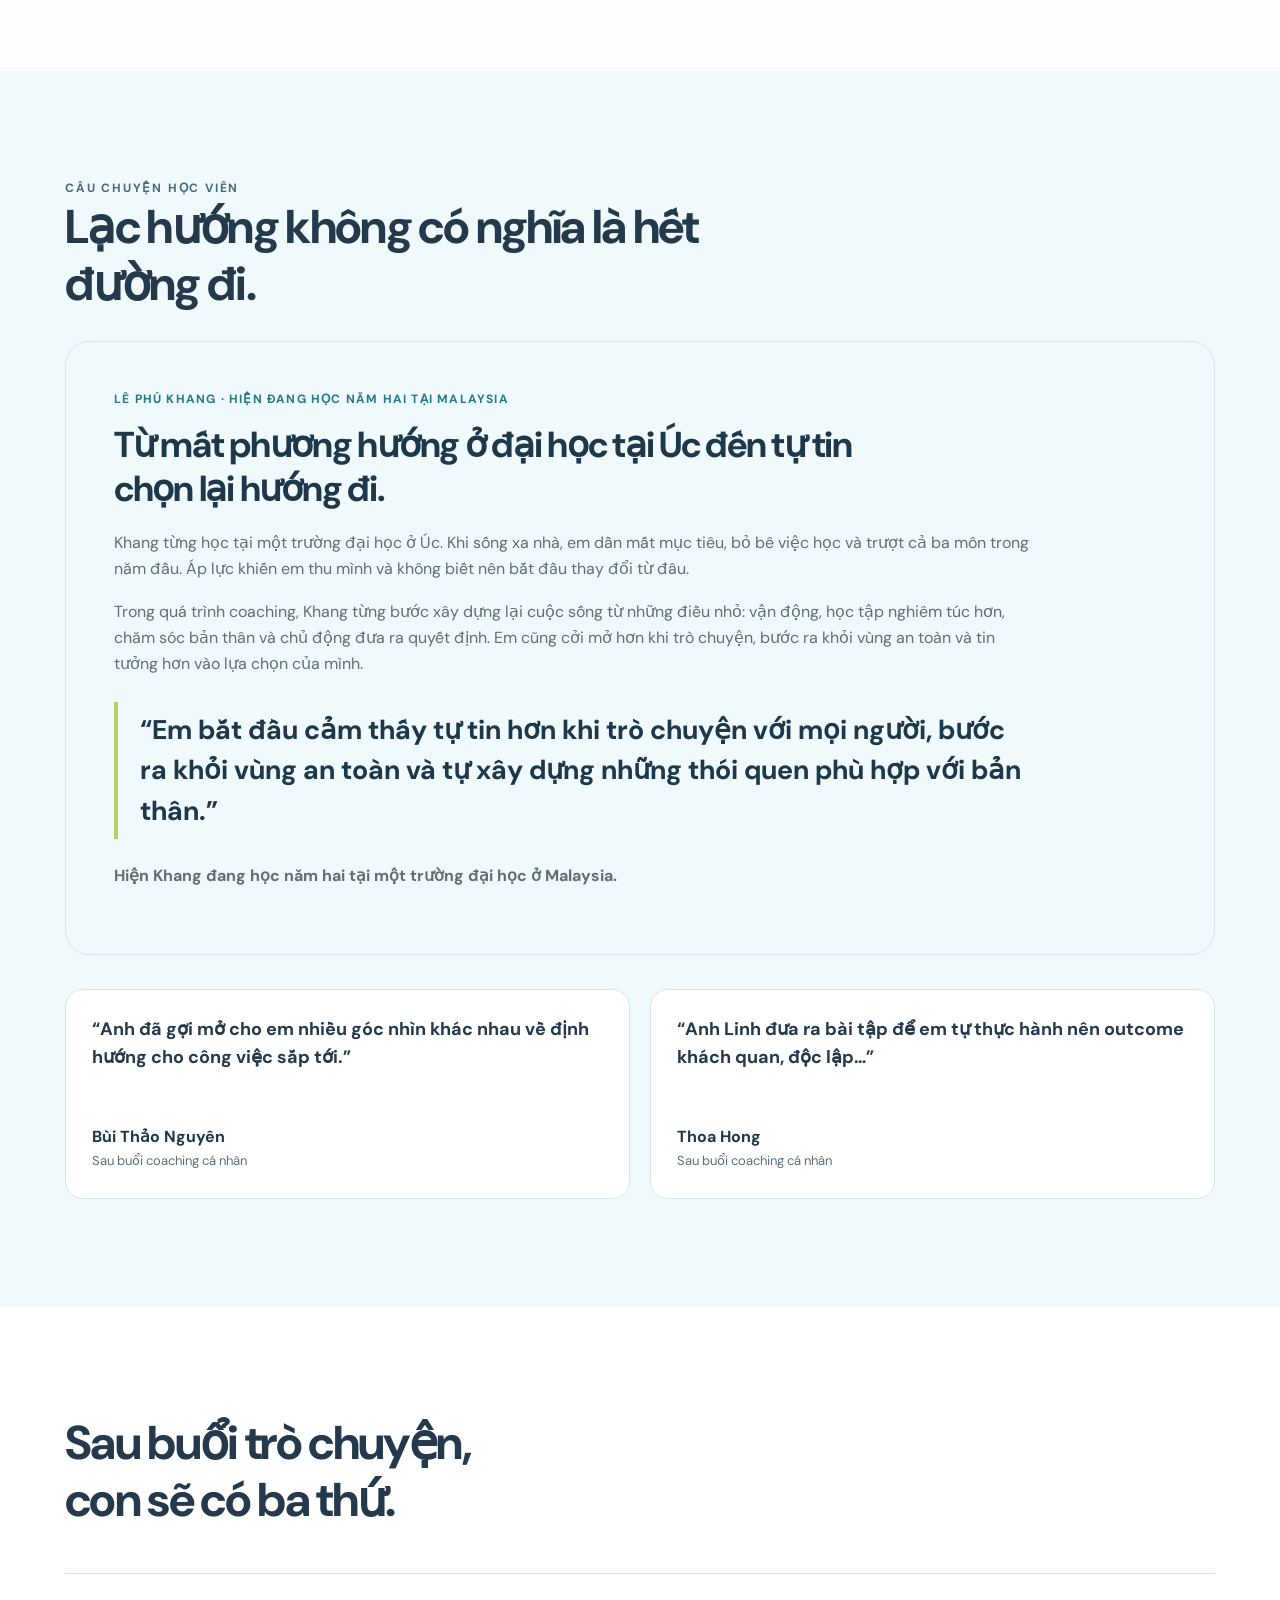
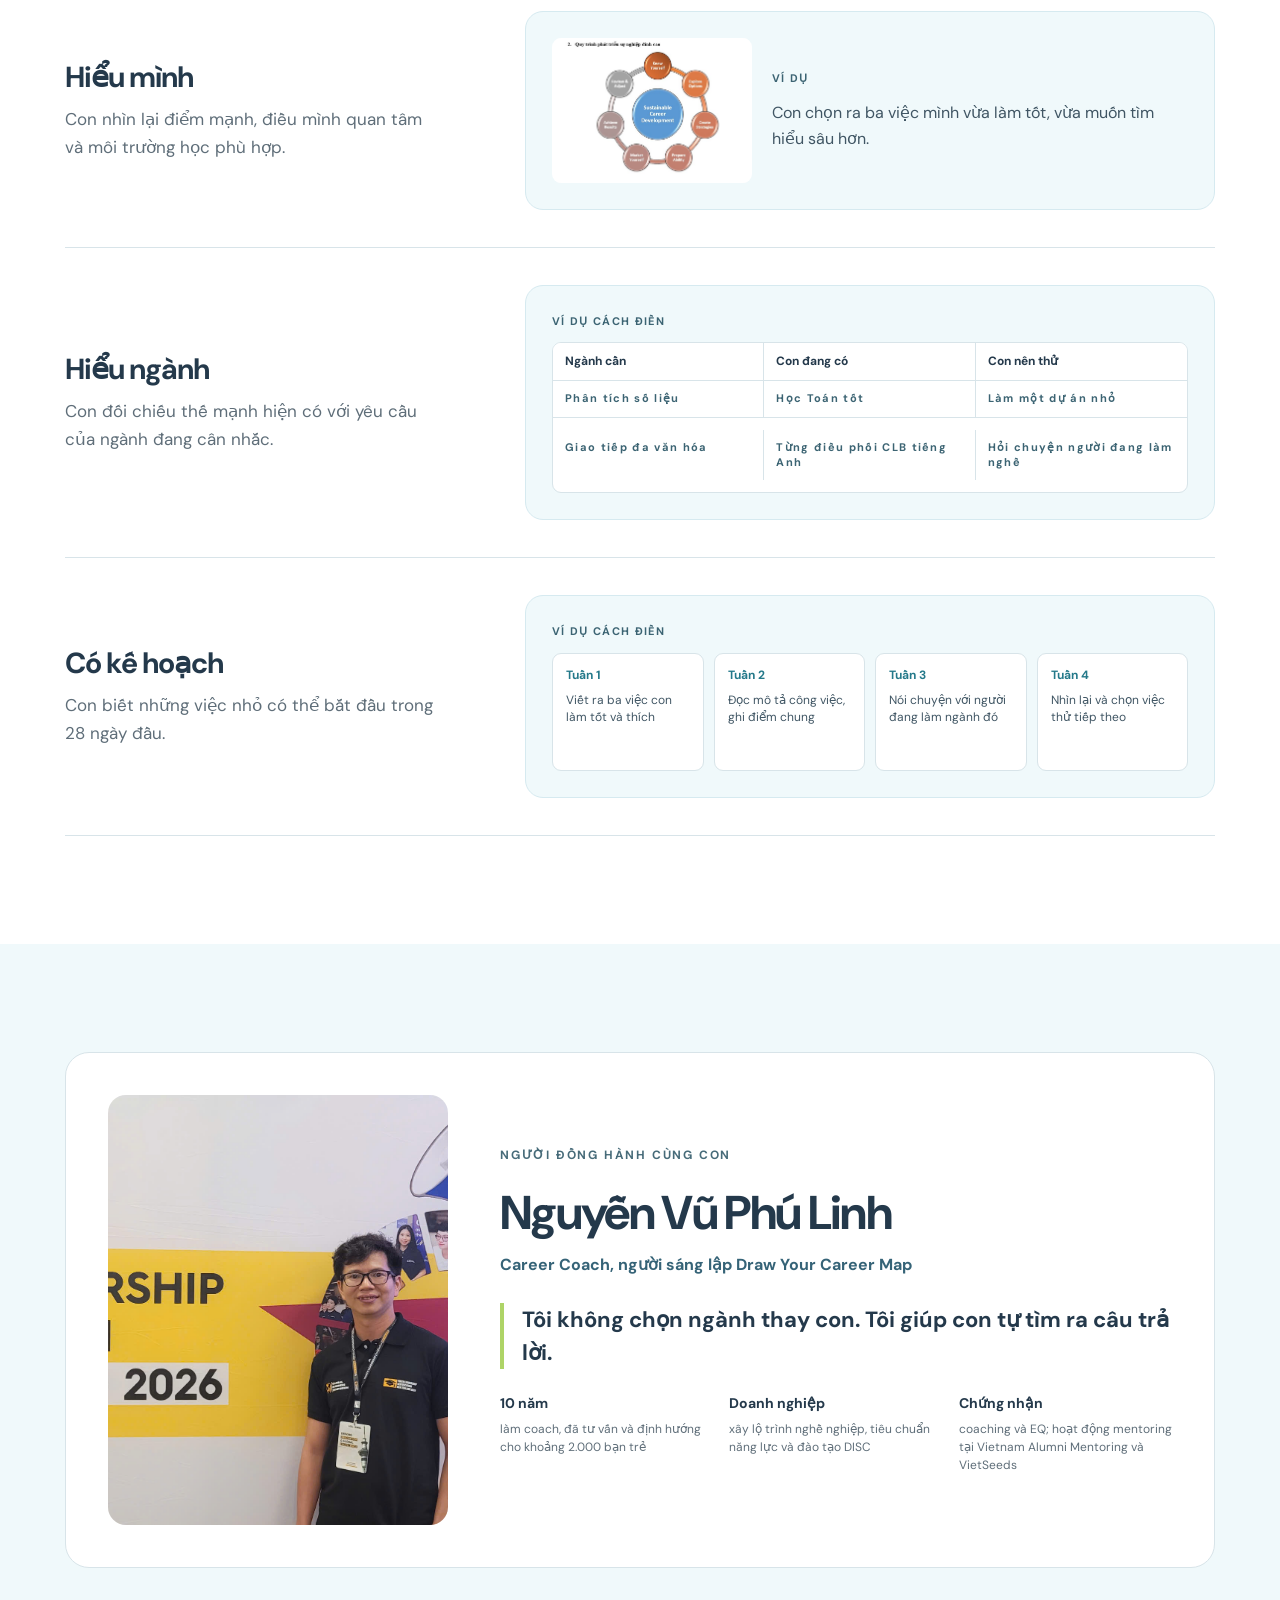
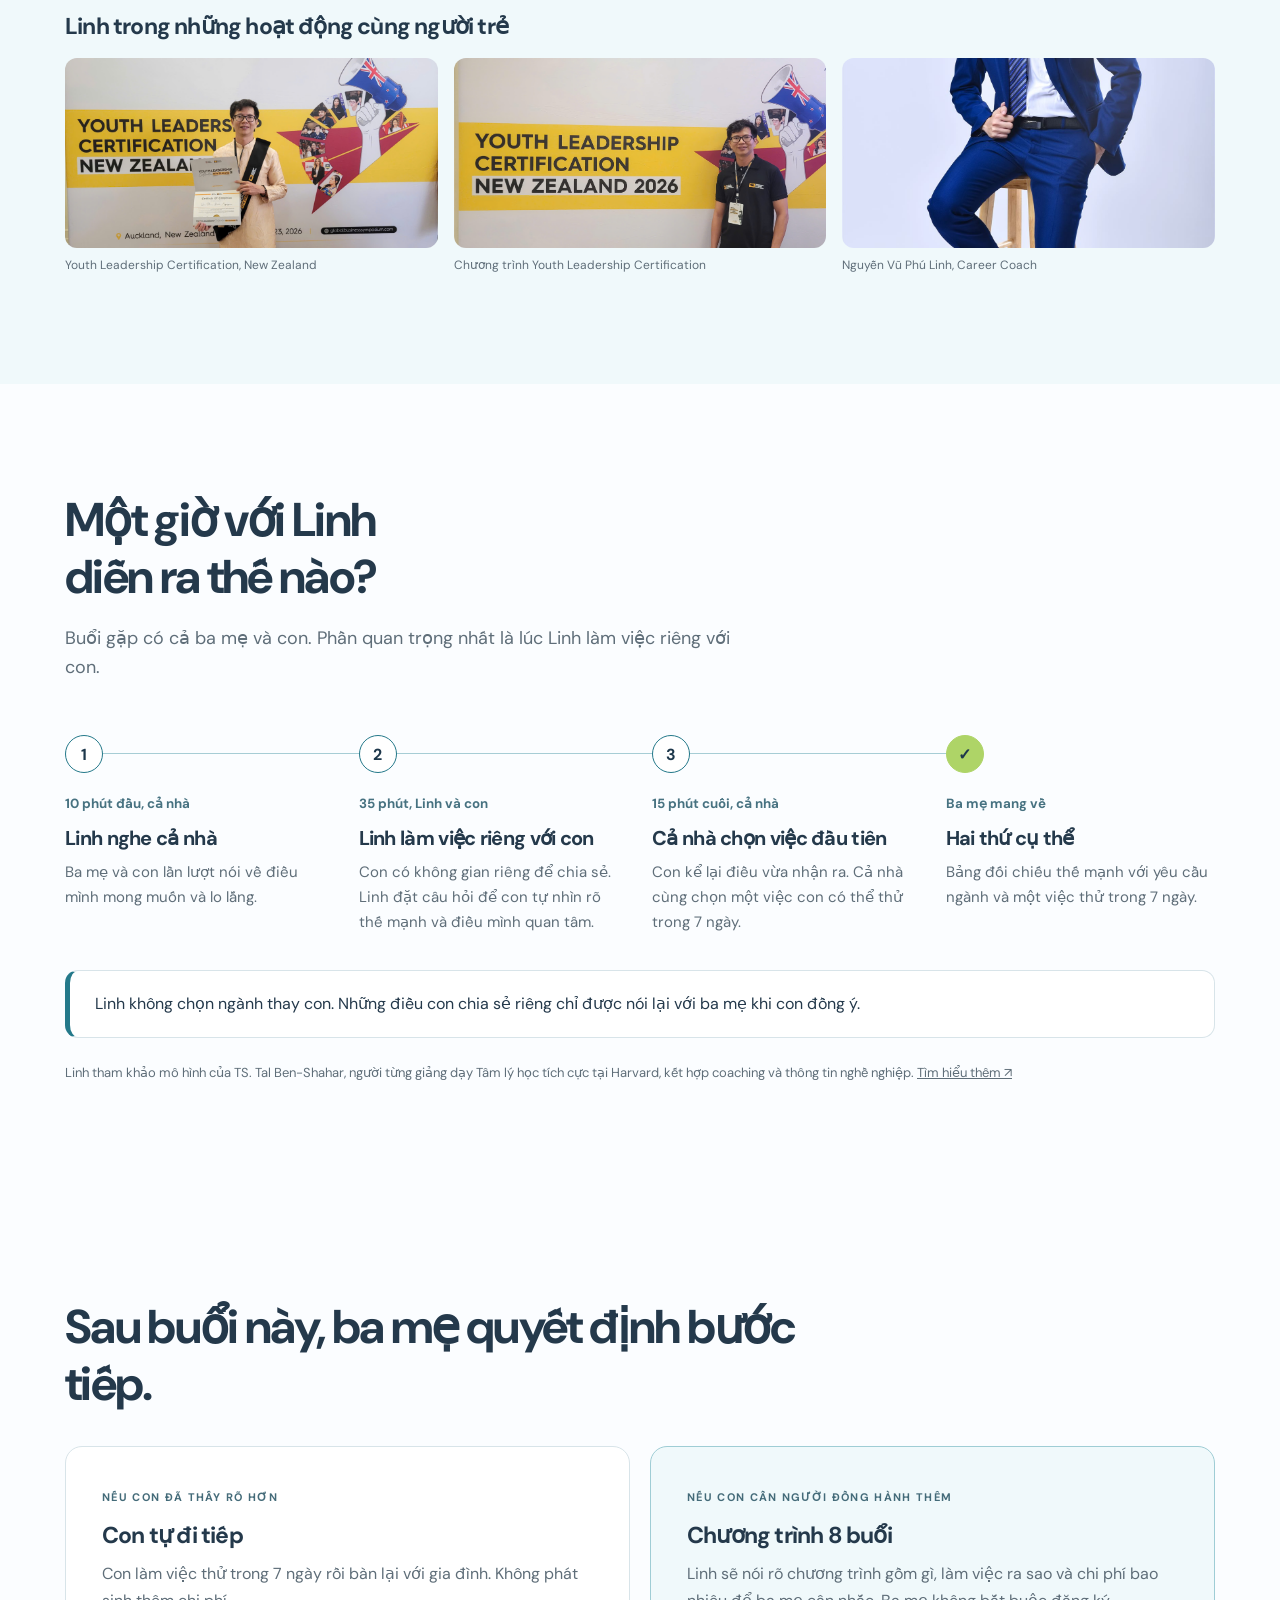
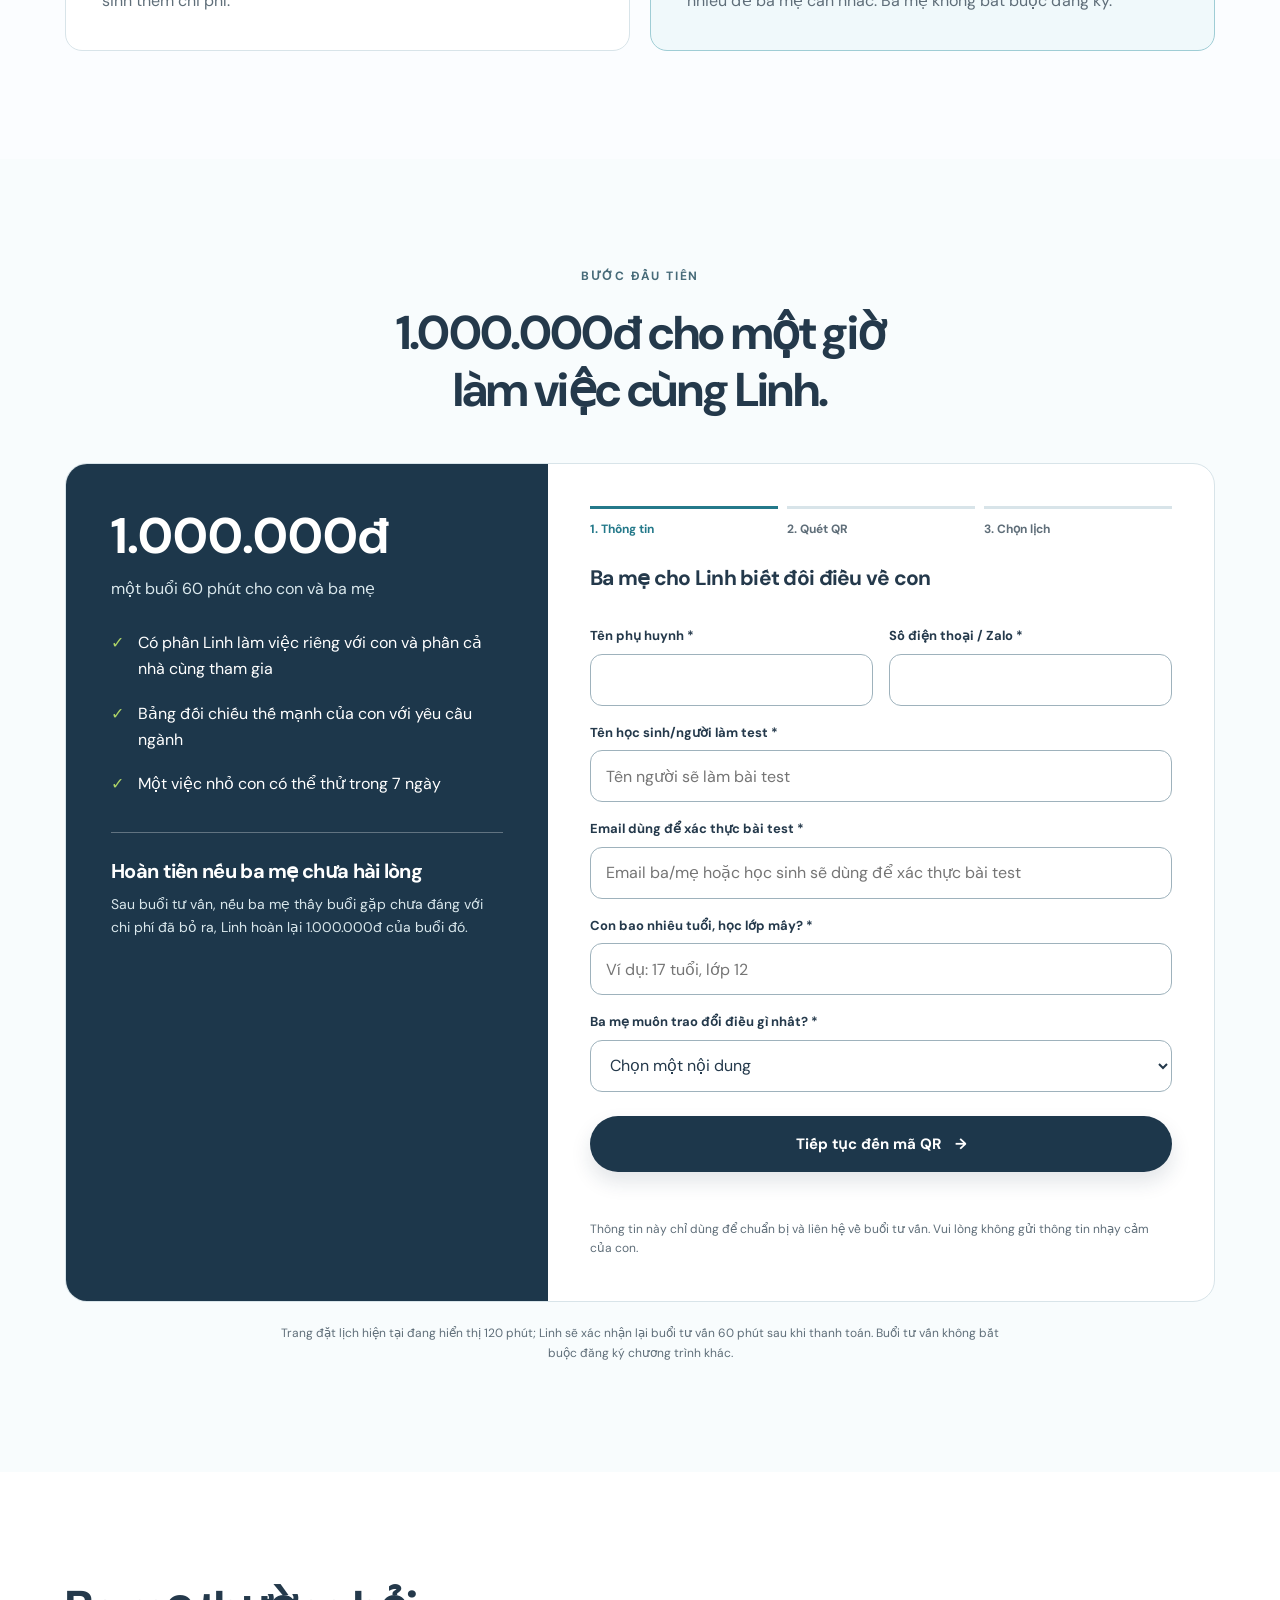
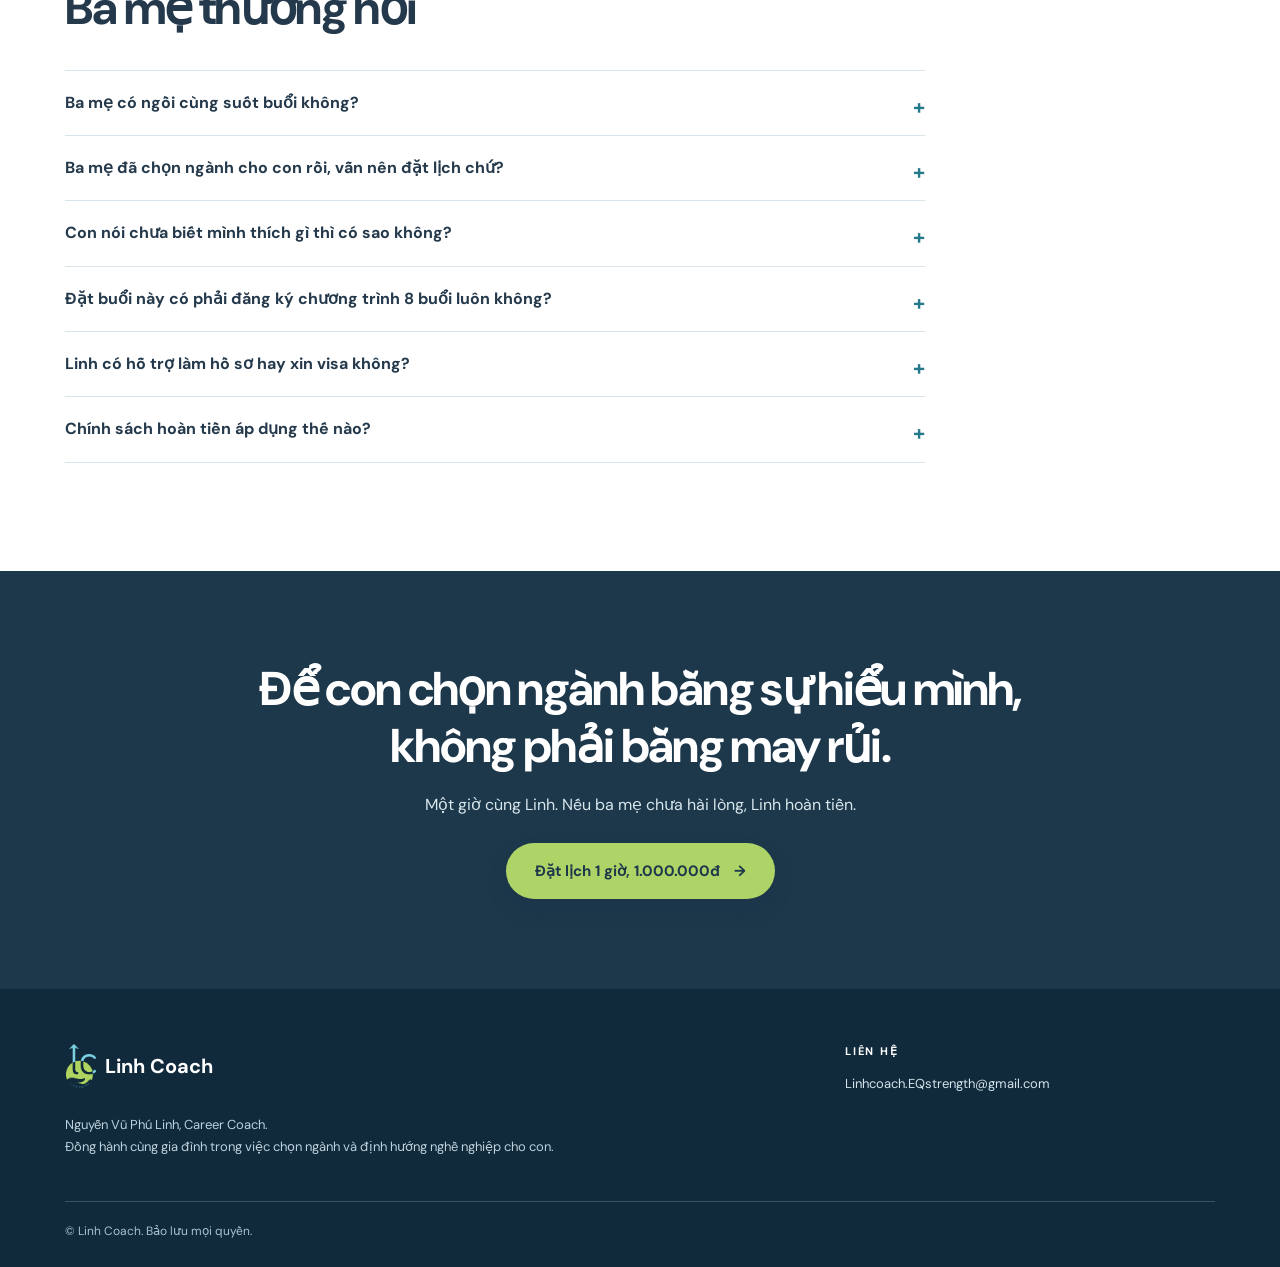
==== commit d209365d: "Use the working clean assessment URL" ====
--- a/index.html
+++ b/index.html
@@ -29,7 +29,7 @@
   <header class="site-header">
     <div class="wrap header-inner">
       <a class="brand" href="#top" aria-label="Linh Coach — về trang chủ"><img src="/public/assets/logo-full.png" width="42" height="42" alt=""><span>Linh Coach</span></a>
-      <nav id="main-navigation" aria-label="Điều hướng chính"><a href="#ve-linh">Về Linh</a><a href="#buoi-tu-van">Buổi tư vấn</a><a href="/kham-pha-so-thich-the-manh">Sở thích &amp; thế mạnh</a><a href="#phan-hoi">Câu chuyện học viên</a><a href="/test">Bài test hòa nhập</a><a href="/qua-tang">Quà tặng</a></nav>
+      <nav id="main-navigation" aria-label="Điều hướng chính"><a href="#ve-linh">Về Linh</a><a href="#buoi-tu-van">Buổi tư vấn</a><a href="/interest-strengths">Sở thích &amp; thế mạnh</a><a href="#phan-hoi">Câu chuyện học viên</a><a href="/test">Bài test hòa nhập</a><a href="/qua-tang">Quà tặng</a></nav>
       <a class="button button-small" href="#dat-lich">Đặt lịch 1 giờ</a>
       <button class="menu-toggle" id="menu-toggle" type="button" aria-expanded="false" aria-controls="main-navigation">Menu</button>
     </div>
--- a/reference.css
+++ b/reference.css
@@ -223,3 +223,8 @@
  .global-nav nav.is-open a{padding:13px 4px;border-bottom:1px solid #ffffff24;font-size:12px}
  .global-nav nav.is-open a:last-child{border-bottom:0}
 }
+
+
+/* Mobile primary navigation toggle */
+.site-header .menu-toggle{display:none}
+@media(max-width:680px){.site-header .header-inner{position:relative}.site-header .menu-toggle{display:inline-flex;align-items:center;justify-content:center;min-height:40px;padding:8px 12px;border:1px solid var(--line);border-radius:99px;background:#fff;color:var(--navy);font-size:12px;font-weight:700}.site-header .button-small{display:none}.site-header nav.is-open{position:absolute;top:100%;left:0;right:0;display:flex;flex-direction:column;align-items:stretch;gap:0;padding:8px 16px;background:#fff;border:1px solid var(--line);border-radius:14px;box-shadow:0 14px 34px rgba(29,55,75,.14)}.site-header nav.is-open a{padding:12px 4px;border-bottom:1px solid var(--line)}.site-header nav.is-open a:last-child{border-bottom:0}}
